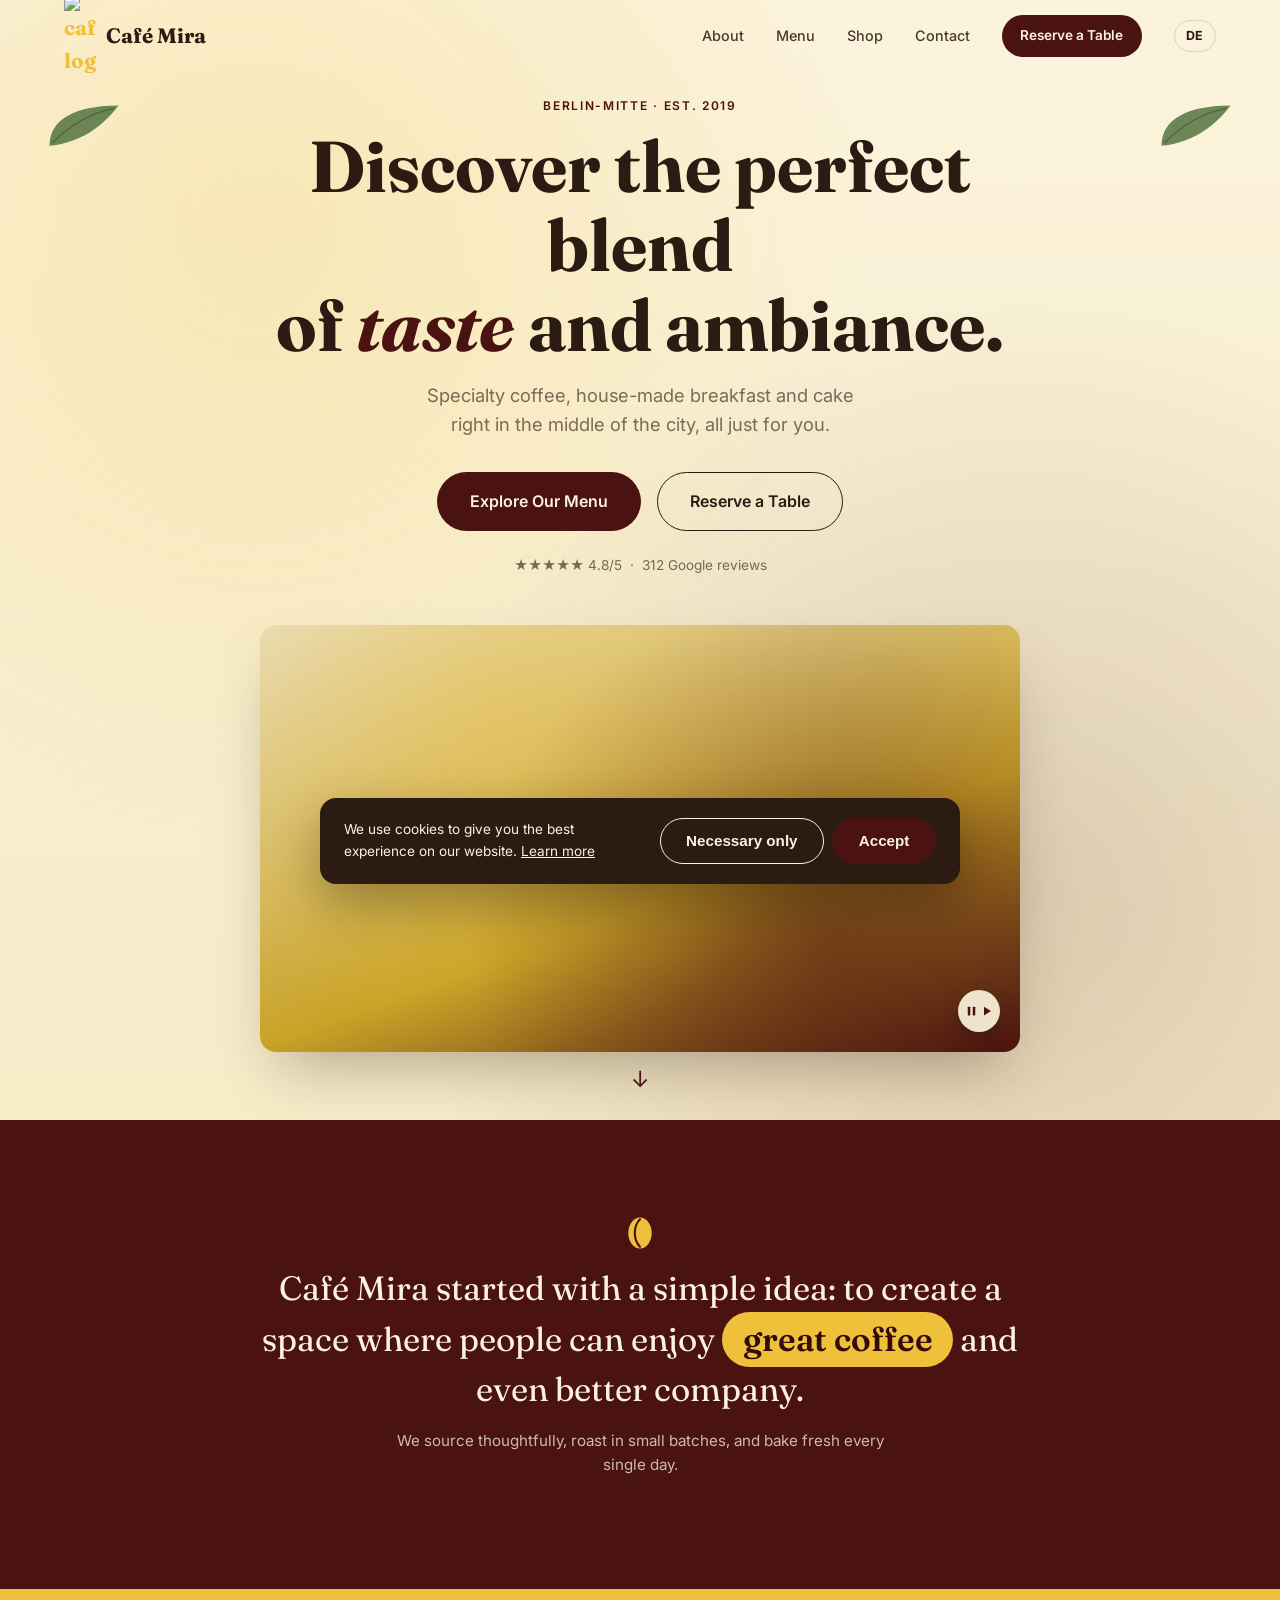
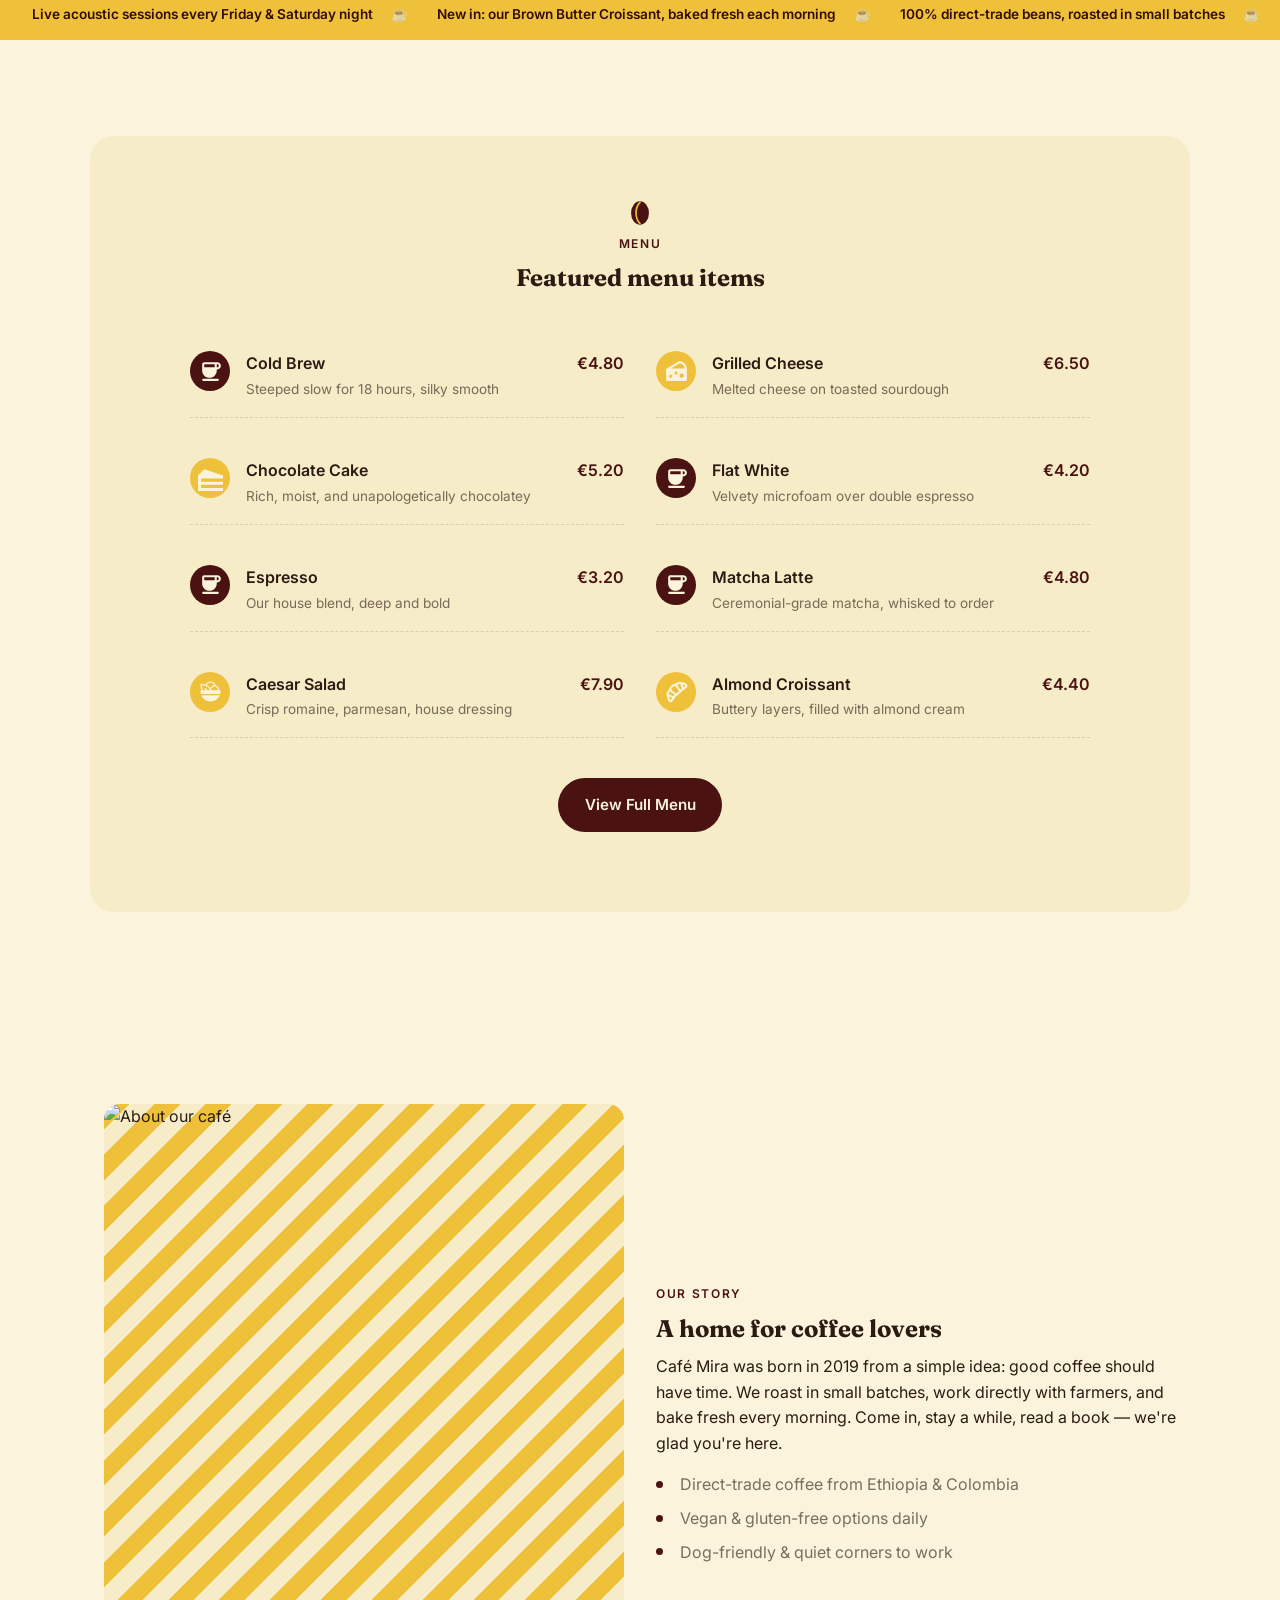
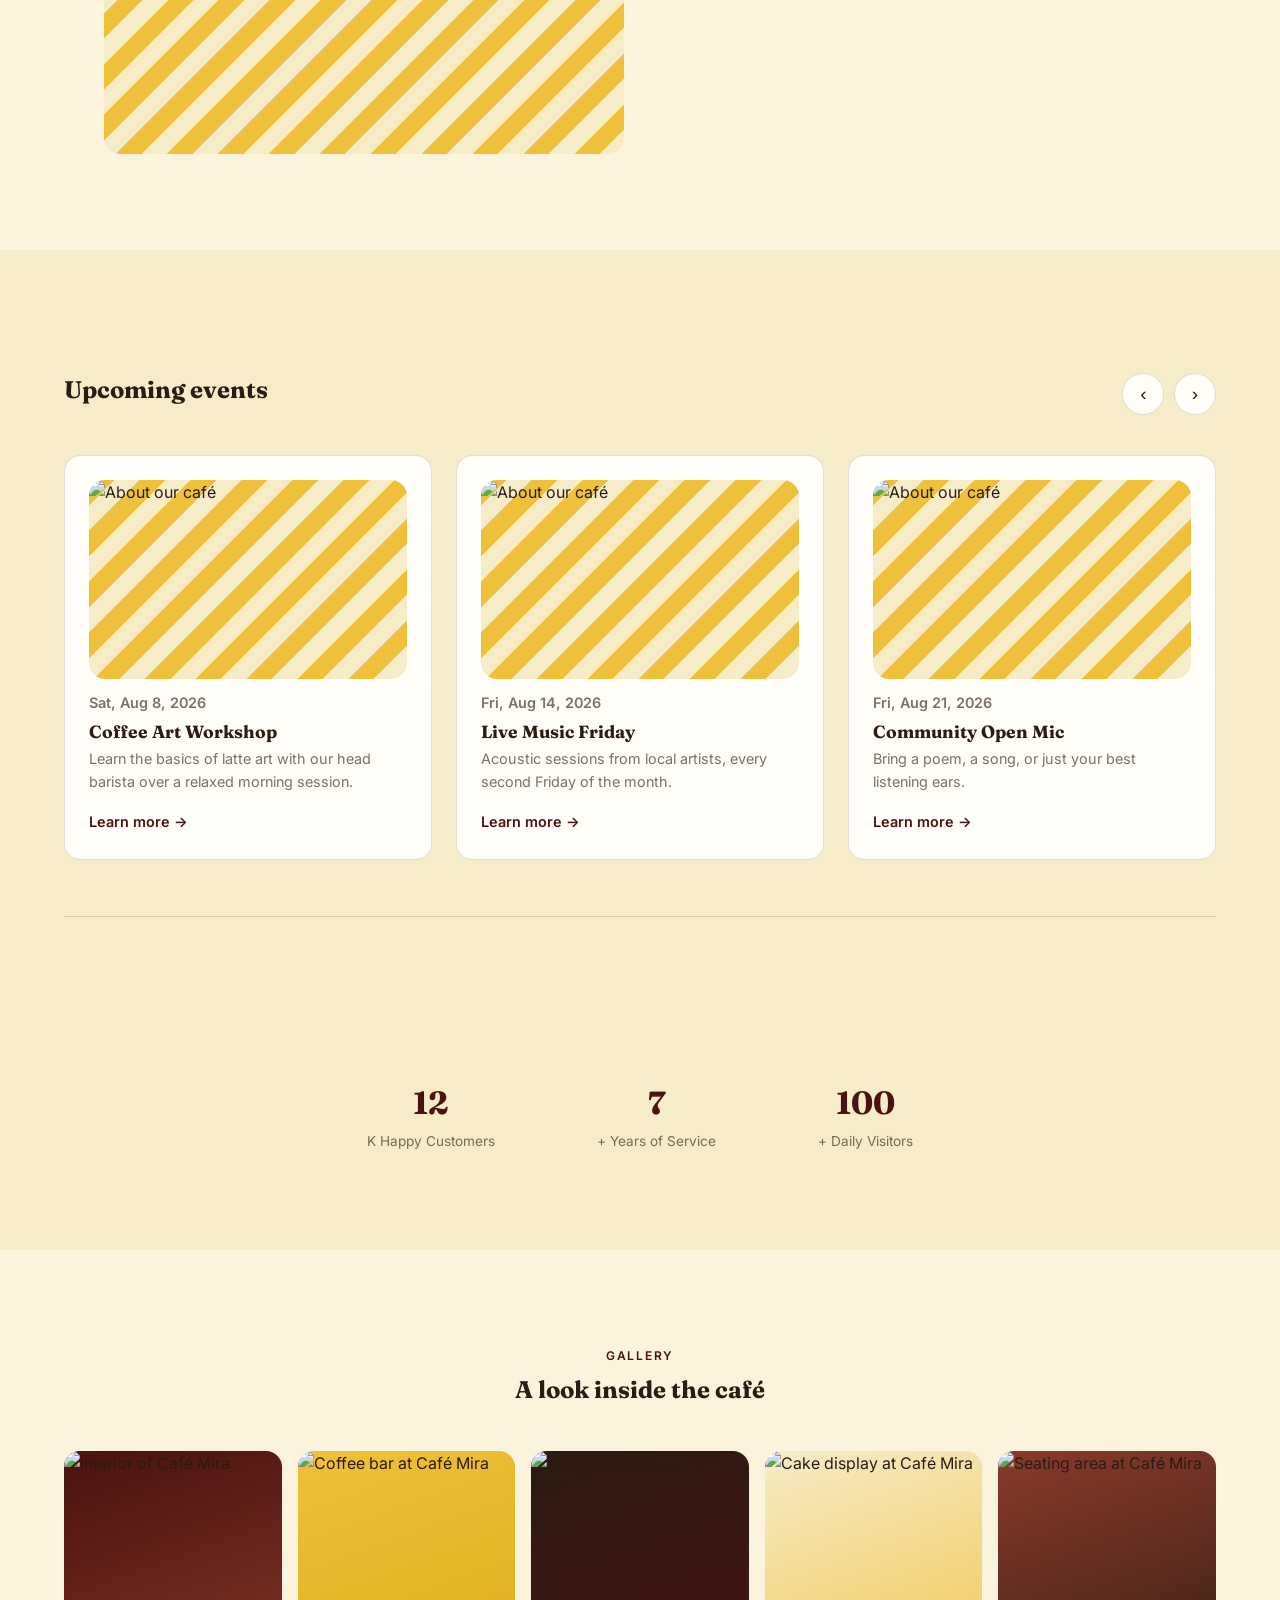
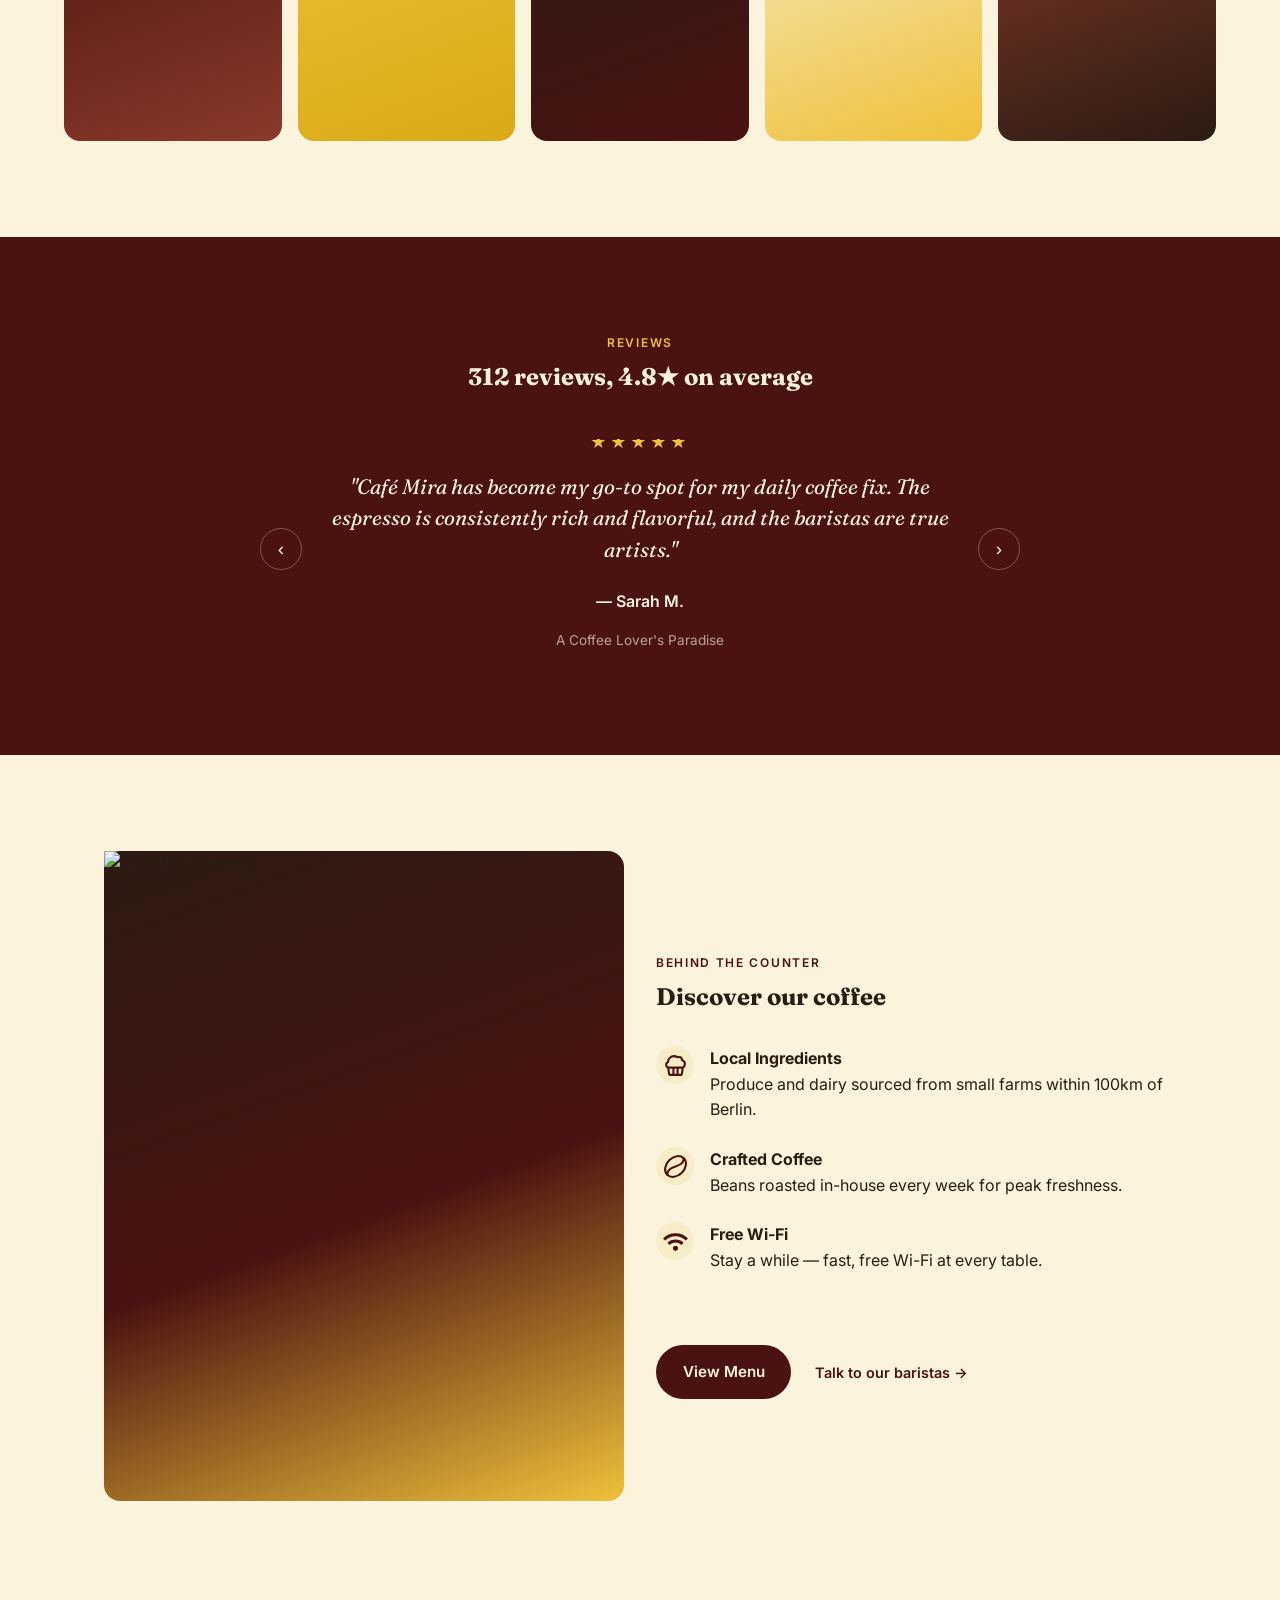
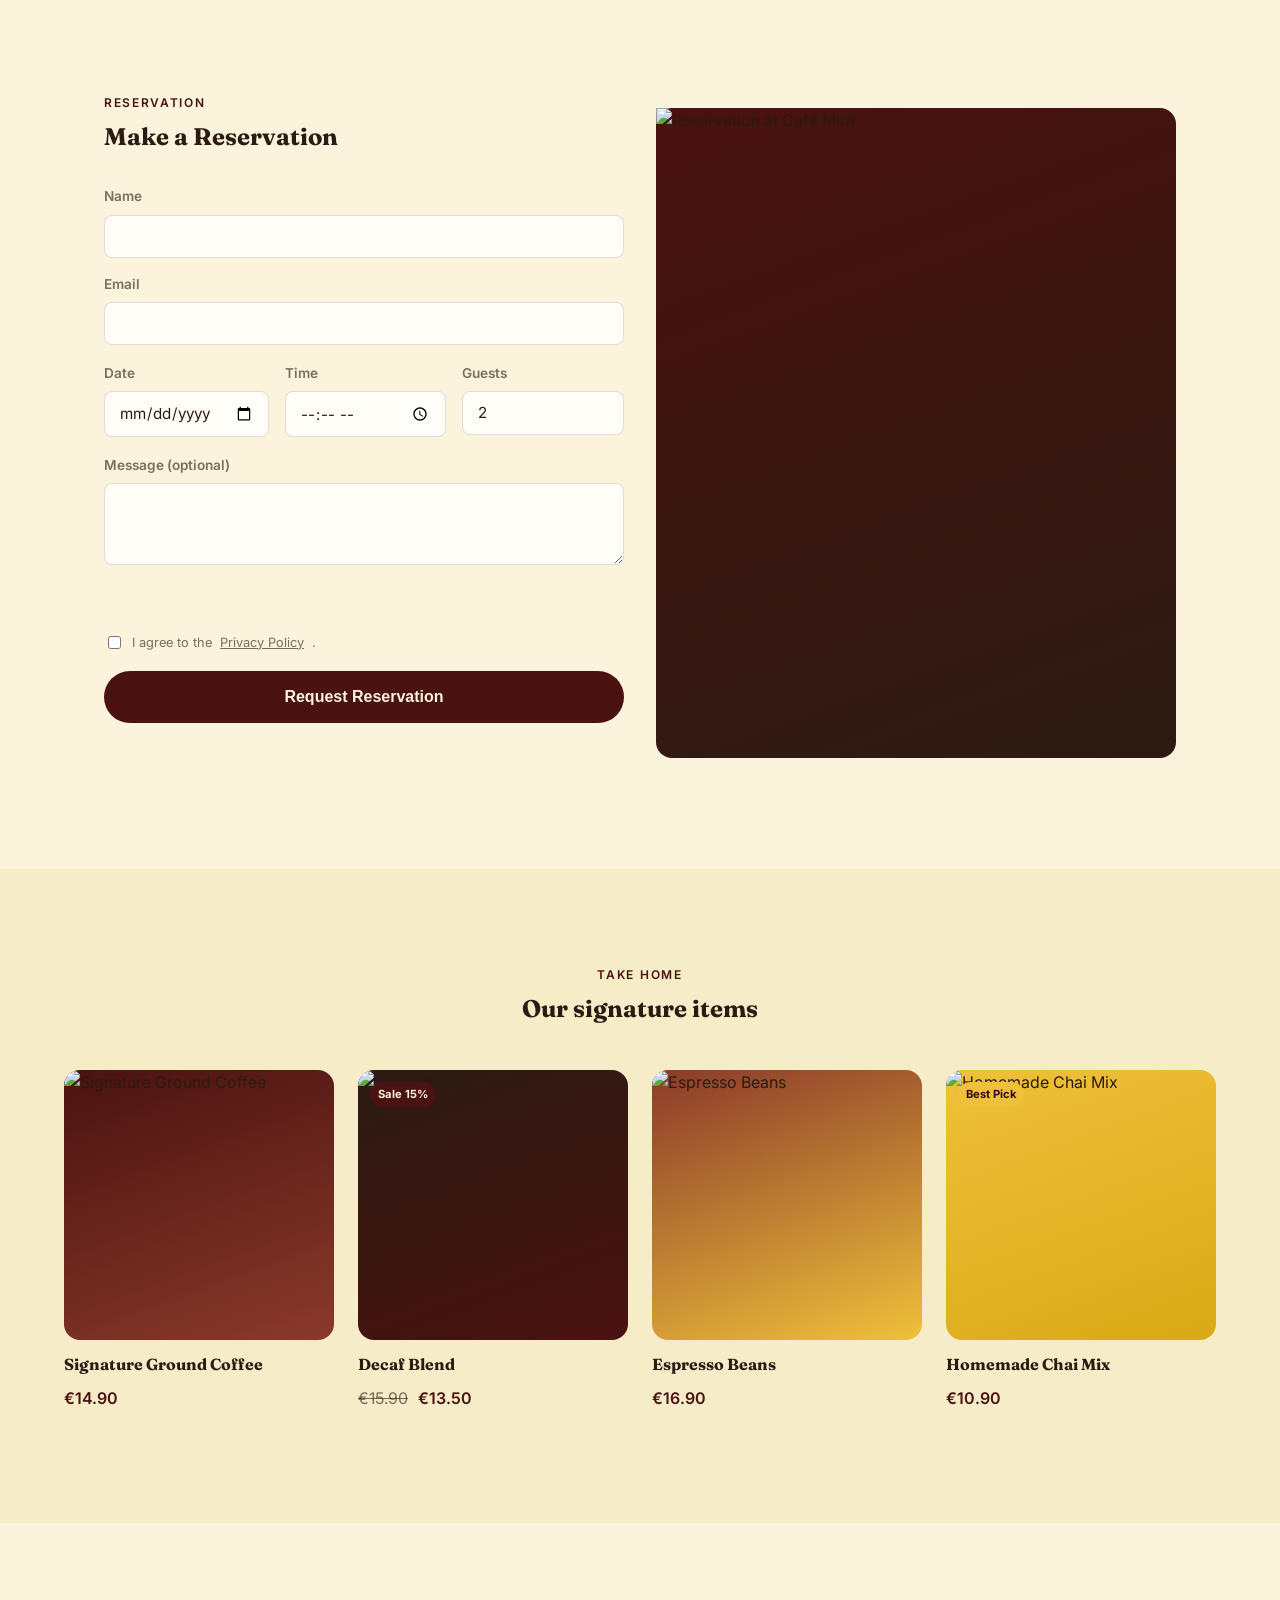
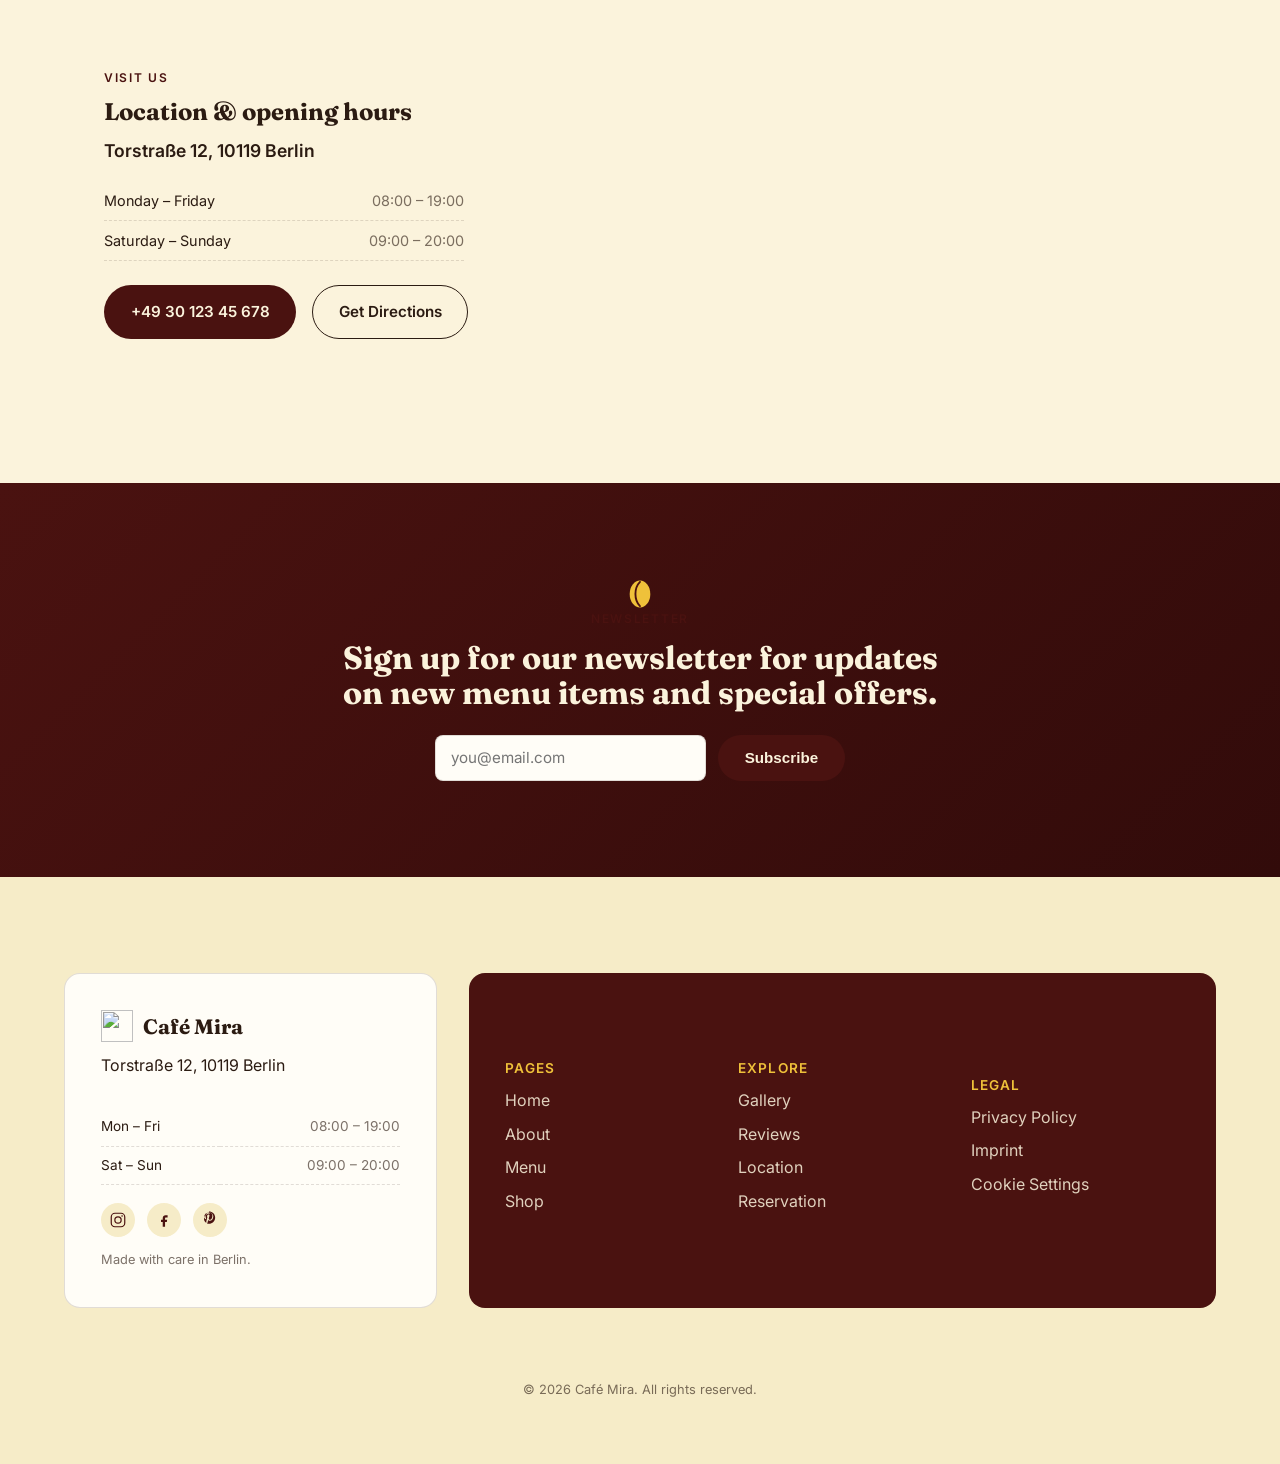
==== index.html @ 00e8b10c "Optimiere Footer: vertikale Ausrichtung, Bildmarke und Social-Icons ohne Link" ====
<!DOCTYPE html>
<html lang="en">
<head>
<meta charset="UTF-8">
<meta name="viewport" content="width=device-width, initial-scale=1.0">
<title>Café Mira — Specialty Coffee & Breakfast in Berlin-Mitte</title>
<meta name="description" content="Café Mira in Berlin-Mitte: specialty coffee, house-made breakfast and cake, live music nights. Open daily from 8am. Reserve your table today.">
<meta name="keywords" content="café Berlin, specialty coffee, breakfast, brunch, coffee shop Mitte">
<meta name="author" content="Café Mira">
<link rel="canonical" href="https://www.cafe-mira.example/">
<link rel="alternate" hreflang="en" href="https://www.cafe-mira.example/">
<link rel="alternate" hreflang="de" href="https://www.cafe-mira.example/de/">
<link rel="alternate" hreflang="x-default" href="https://www.cafe-mira.example/">

<!-- Open Graph -->
<meta property="og:type" content="restaurant.menu">
<meta property="og:title" content="Café Mira — Specialty Coffee & Breakfast in Berlin-Mitte">
<meta property="og:description" content="Specialty coffee, house-made breakfast and cake right in the middle of Berlin. Reserve your table today.">
<meta property="og:image" content="images/og-cover.jpg">
<meta property="og:locale" content="en_GB">
<meta property="og:url" content="https://www.cafe-mira.example/">

<!-- Twitter -->
<meta name="twitter:card" content="summary_large_image">
<meta name="twitter:title" content="Café Mira — Specialty Coffee & Breakfast">
<meta name="twitter:description" content="Specialty coffee, house-made breakfast and cake in Berlin-Mitte.">
<meta name="twitter:image" content="images/og-cover.jpg">

<link rel="icon" href="images/logo_cafe.svg" media="(prefers-color-scheme: light)">
<link rel="icon" href="images/logo_cafe-mira-white.png" media="(prefers-color-scheme: dark)">

<link rel="preconnect" href="https://fonts.googleapis.com">
<link href="https://fonts.googleapis.com/css2?family=Fraunces:opsz,wght@9..144,400;9..144,600;9..144,700&family=Inter:wght@400;500;600&display=swap" rel="stylesheet">
<link rel="stylesheet" href="css/style.css">

<!-- Structured data: LocalBusiness / CafeOrCoffeeShop -->
<script type="application/ld+json">
{
  "@context": "https://schema.org",
  "@type": "CafeOrCoffeeShop",
  "name": "Café Mira",
  "image": "https://www.cafe-mira.example/images/og-cover.jpg",
  "url": "https://www.cafe-mira.example/",
  "telephone": "+49-30-1234567",
  "servesCuisine": "Café, Breakfast, Cake",
  "priceRange": "€€",
  "address": {
    "@type": "PostalAddress",
    "streetAddress": "Torstraße 12",
    "addressLocality": "Berlin",
    "postalCode": "10119",
    "addressCountry": "DE"
  },
  "geo": { "@type": "GeoCoordinates", "latitude": 52.5296, "longitude": 13.4014 },
  "openingHoursSpecification": [
    { "@type": "OpeningHoursSpecification", "dayOfWeek": ["Monday","Tuesday","Wednesday","Thursday","Friday"], "opens": "08:00", "closes": "19:00" },
    { "@type": "OpeningHoursSpecification", "dayOfWeek": ["Saturday","Sunday"], "opens": "09:00", "closes": "20:00" }
  ],
  "aggregateRating": { "@type": "AggregateRating", "ratingValue": "4.8", "reviewCount": "312" },
  "sameAs": ["https://www.instagram.com/cafemira", "https://www.facebook.com/cafemira"],
  "inLanguage": "en"
}
</script>
</head>
<body>

<!-- Cookie consent (GDPR / EU market) -->
<div class="cookie-banner" id="cookieBanner" role="dialog" aria-live="polite" aria-label="Cookie notice">
  <p>We use cookies to give you the best experience on our website. <a href="privacy.html">Learn more</a></p>
  <div class="cookie-actions">
    <button class="btn btn--ghost" id="cookieDecline">Necessary only</button>
    <button class="btn btn--primary" id="cookieAccept">Accept</button>
  </div>
</div>

<!-- Nav -->
<header class="nav" id="nav">
  <a href="#top" class="nav__logo">
    <span class="nav__logo-mark">
     <img src="/images/logo_cafe.svg" alt="cafe logo" style="width: 100%; max-width: 200px; height: auto; display: block;">
    </span>
    Café Mira
  </a>
  <nav class="nav__links" id="navLinks">
    <a href="#about">About</a>
    <a href="#menu">Menu</a>
    <a href="#shop">Shop</a>
    <a href="#contact">Contact</a>
    <a href="#contact" class="btn btn--primary btn--sm">Reserve a Table</a>
    <a href="de/index.html" class="nav__lang" hreflang="de" lang="de" aria-label="Auf Deutsch anzeigen">DE</a>
  </nav>
  <button class="nav__burger" id="navBurger" aria-label="Open menu" aria-expanded="false">
    <span></span><span></span><span></span>
  </button>
</header>
<!-- Hero -->
<section class="hero" id="top">
  <div class="hero__bg" aria-hidden="true"></div>
  <svg class="leaf leaf--left float" viewBox="0 0 100 60" width="72" aria-hidden="true"><path d="M2 58C2 20 40 2 98 2 C74 34 42 54 2 58Z" fill="#5C7A4A"/><path d="M6 54C30 30 55 14 92 6" stroke="#3E5A32" stroke-width="2" fill="none"/></svg>
  <svg class="leaf leaf--right float" viewBox="0 0 100 60" width="72" aria-hidden="true"><path d="M98 58C98 20 60 2 2 2 C26 34 58 54 98 58Z" fill="#5C7A4A"/><path d="M94 54C70 30 45 14 8 6" stroke="#3E5A32" stroke-width="2" fill="none"/></svg>

  <div class="hero__content">
    <p class="eyebrow reveal">Berlin-Mitte · Est. 2019</p>
    <h1 class="hero__title">
      <span class="word" style="--i:0">Discover</span>
      <span class="word" style="--i:1">the</span>
      <span class="word" style="--i:2">perfect</span>
      <span class="word" style="--i:3">blend</span><br>
      <span class="word" style="--i:4">of</span>
      <span class="word" style="--i:5"><em>taste</em></span>
      <span class="word" style="--i:6">and</span>
      <span class="word" style="--i:7">ambiance.</span>
    </h1>
    <p class="hero__lede reveal" style="--i:1">Specialty coffee, house-made breakfast and cake  right in the middle of the city, all just for you.</p>
    <div class="hero__cta reveal" style="--i:2">
      <a href="#menu" class="btn btn--primary btn--lg">Explore Our Menu</a>
      <a href="#contact" class="btn btn--ghost btn--lg">Reserve a Table</a>
    </div>
    <div class="hero__trust reveal" style="--i:3">
      <span>★★★★★ 4.8/5</span><span>·</span><span>312 Google reviews</span>
    </div>

    <div class="hero__media reveal" style="--i:4">
      <div class="hero__scene" id="heroScene">
        <video autoplay muted loop playsinline aria-label="Barista preparing coffee">
          <source src="images/2649816_Barista_Preparing_1920x1080.mp4" type="video/mp4">
        </video>
      </div>
      <button class="hero__playbtn" id="heroPlayBtn" aria-label="Pause ambience animation" aria-pressed="true">
        <svg id="iconPause" viewBox="0 0 24 24" width="16" height="16" fill="currentColor"><rect x="6" y="5" width="4" height="14" rx="1"/><rect x="14" y="5" width="4" height="14" rx="1"/></svg>
        <svg id="iconPlay" viewBox="0 0 24 24" width="16" height="16" fill="currentColor" hidden><path d="M8 5v14l11-7L8 5Z"/></svg>
      </button>
    </div>
  </div>
  <a href="#quote" class="hero__scroll" aria-label="Scroll down">↓</a>
</section>

<!-- Quote band -->
<section class="quote" id="quote">
  <svg class="bean-icon float" viewBox="0 0 64 64" width="34" height="34" aria-hidden="true"><ellipse cx="32" cy="32" rx="22" ry="29" fill="#EFC13A"/><path d="M32 6C19 19,19 45,32 58" stroke="#4A1210" stroke-width="4" fill="none" stroke-linecap="round"/></svg>
  <p class="quote__text reveal">Café Mira started with a simple idea: to create a space where people can enjoy <span class="pill">great coffee</span> and even better company.</p>
  <p class="quote__sub reveal" style="--i:1">We source thoughtfully, roast in small batches, and bake fresh every single day.</p>
</section>

<!-- Marquee ticker -->
<div class="ticker" aria-hidden="true">
  <div class="ticker__track">
    <span>Live acoustic sessions every Friday &amp; Saturday night</span>
    <span>New in: our Brown Butter Croissant, baked fresh each morning</span>
    <span>100% direct-trade beans, roasted in small batches</span>
    <span>Now booking private events — ask our team for details</span>
    <span>Live acoustic sessions every Friday &amp; Saturday night</span>
    <span>New in: our Brown Butter Croissant, baked fresh each morning</span>
    <span>100% direct-trade beans, roasted in small batches</span>
    <span>Now booking private events — ask our team for details</span>
  </div>
</div>

<!-- Featured menu -->
<section class="menu" id="menu">
  <div class="menu__card">
    <svg class="bean-icon bean-icon--sm" viewBox="0 0 64 64" width="26" height="26" aria-hidden="true"><ellipse cx="32" cy="32" rx="22" ry="29" fill="#4A1210"/><path d="M32 6C19 19,19 45,32 58" stroke="#EFC13A" stroke-width="4" fill="none" stroke-linecap="round"/></svg>
    <p class="eyebrow center reveal">Menu</p>
    <h2 class="center reveal">Featured menu items</h2>

    <div class="menu__grid">
      <div class="menu-card reveal" style="--i:0">
        <span class="menu-card__icon"><svg width="25" height="25" viewBox="0 0 48 48" fill="none" xmlns="http://www.w3.org/2000/svg">
<path d="M22 36C18.1 36 14.792 34.642 12.076 31.926C9.36001 29.21 8.00134 25.9013 8.00001 22V10C8.00001 8.9 8.39201 7.95867 9.17601 7.176C9.96001 6.39333 10.9013 6.00133 12 6H37C38.9333 6 40.5833 6.68333 41.95 8.05C43.3167 9.41667 44 11.0667 44 13C44 14.9333 43.3167 16.5833 41.95 17.95C40.5833 19.3167 38.9333 20 37 20H36V22C36 25.9 34.642 29.2087 31.926 31.926C29.21 34.6433 25.9013 36.0013 22 36ZM12 16H32V10H12V16ZM36 16H37C37.8333 16 38.542 15.7087 39.126 15.126C39.71 14.5433 40.0013 13.8347 40 13C39.9987 12.1653 39.7073 11.4573 39.126 10.876C38.5447 10.2947 37.836 10.0027 37 10H36V16ZM10 42C9.43334 42 8.95867 41.808 8.57601 41.424C8.19334 41.04 8.00134 40.5653 8.00001 40C7.99867 39.4347 8.19067 38.96 8.57601 38.576C8.96134 38.192 9.43601 38 10 38H38C38.5667 38 39.042 38.192 39.426 38.576C39.81 38.96 40.0013 39.4347 40 40C39.9987 40.5653 39.8067 41.0407 39.424 41.426C39.0413 41.8113 38.5667 42.0027 38 42H10Z" fill="#FBF3DC"/>
</svg></span>
        <span class="menu-card__body">
          <span class="menu-card__top"><span class="menu-card__name">Cold Brew</span><span class="menu-card__price">€4.80</span></span>
          <span class="menu-card__desc">Steeped slow for 18 hours, silky smooth</span>
        </span>
      </div>
      <div class="menu-card reveal" style="--i:1">
        <span class="menu-card__icon menu-card__icon--food"><svg width="25" height="25" viewBox="0 0 48 48" fill="none" xmlns="http://www.w3.org/2000/svg">
  <path d="M30.3195 4.02004C29.8585 3.93737 29.3832 4.02251 28.9795 4.26004L4.99953 18.28C4.99953 18.28 4.83953 18.42 4.73953 18.48C4.67953 18.54 4.59953 18.58 4.53953 18.64C4.39953 18.8 4.27953 18.96 4.19953 19.16C4.19953 19.18 4.15953 19.2 4.15953 19.24C4.05953 19.46 4.01953 19.7 4.01953 19.96V40.02C4.01953 41.12 4.91953 42.02 6.01953 42.02H42.0195C43.1195 42.02 44.0195 41.12 44.0195 40.02V20.02C44.0195 9.18004 35.0795 4.84004 30.3395 4.04004L30.3195 4.02004ZM12.9995 36C11.3395 36 9.99953 34.66 9.99953 33C9.99953 31.34 11.3395 30 12.9995 30C14.6595 30 15.9995 31.34 15.9995 33C15.9995 34.66 14.6595 36 12.9995 36ZM22.9995 30C21.3395 30 19.9995 28.66 19.9995 27C19.9995 25.34 21.3395 24 22.9995 24C24.6595 24 25.9995 25.34 25.9995 27C25.9995 28.66 24.6595 30 22.9995 30ZM33.9995 36C31.7995 36 29.9995 34.2 29.9995 32C29.9995 29.8 31.7995 28 33.9995 28C36.1995 28 37.9995 29.8 37.9995 32C37.9995 34.2 36.1995 36 33.9995 36ZM13.3995 18L30.3395 8.12004C32.4595 8.66004 38.8395 10.82 39.8595 18H13.3995Z" fill="#FBF3DC"/>
  </svg></span>
        <span class="menu-card__body">
          <span class="menu-card__top"><span class="menu-card__name">Grilled Cheese</span><span class="menu-card__price">€6.50</span></span>
          <span class="menu-card__desc">Melted cheese on toasted sourdough</span>
        </span>
      </div>    
      <div class="menu-card reveal" style="--i:2">
        <span class="menu-card__icon menu-card__icon--food"><svg width="25" height="25" viewBox="0 0 37 37" fill="none" xmlns="http://www.w3.org/2000/svg">
<path d="M4.625 18.5V23.125H37V18.5M4.625 27.75V32.375H37V27.75M0 37V13.875L9.25 4.625L37 13.875V37" fill="#FBF3DC"/>
</svg></span>
        <span class="menu-card__body">
          <span class="menu-card__top"><span class="menu-card__name">Chocolate Cake</span><span class="menu-card__price">€5.20</span></span>
          <span class="menu-card__desc">Rich, moist, and unapologetically chocolatey</span>
        </span>
      </div>
      <div class="menu-card reveal" style="--i:3">
        <span class="menu-card__icon"><svg width="25" height="25" viewBox="0 0 48 48" fill="none" xmlns="http://www.w3.org/2000/svg">
<path d="M22 36C18.1 36 14.792 34.642 12.076 31.926C9.36001 29.21 8.00134 25.9013 8.00001 22V10C8.00001 8.9 8.39201 7.95867 9.17601 7.176C9.96001 6.39333 10.9013 6.00133 12 6H37C38.9333 6 40.5833 6.68333 41.95 8.05C43.3167 9.41667 44 11.0667 44 13C44 14.9333 43.3167 16.5833 41.95 17.95C40.5833 19.3167 38.9333 20 37 20H36V22C36 25.9 34.642 29.2087 31.926 31.926C29.21 34.6433 25.9013 36.0013 22 36ZM12 16H32V10H12V16ZM36 16H37C37.8333 16 38.542 15.7087 39.126 15.126C39.71 14.5433 40.0013 13.8347 40 13C39.9987 12.1653 39.7073 11.4573 39.126 10.876C38.5447 10.2947 37.836 10.0027 37 10H36V16ZM10 42C9.43334 42 8.95867 41.808 8.57601 41.424C8.19334 41.04 8.00134 40.5653 8.00001 40C7.99867 39.4347 8.19067 38.96 8.57601 38.576C8.96134 38.192 9.43601 38 10 38H38C38.5667 38 39.042 38.192 39.426 38.576C39.81 38.96 40.0013 39.4347 40 40C39.9987 40.5653 39.8067 41.0407 39.424 41.426C39.0413 41.8113 38.5667 42.0027 38 42H10Z" fill="#FBF3DC"/>
</svg></span>
        <span class="menu-card__body">
          <span class="menu-card__top"><span class="menu-card__name">Flat White</span><span class="menu-card__price">€4.20</span></span>
          <span class="menu-card__desc">Velvety microfoam over double espresso</span>
        </span>
      </div>
      <div class="menu-card reveal" style="--i:4">
        <span class="menu-card__icon"><svg width="25" height="25" viewBox="0 0 48 48" fill="none" xmlns="http://www.w3.org/2000/svg">
<path d="M22 36C18.1 36 14.792 34.642 12.076 31.926C9.36001 29.21 8.00134 25.9013 8.00001 22V10C8.00001 8.9 8.39201 7.95867 9.17601 7.176C9.96001 6.39333 10.9013 6.00133 12 6H37C38.9333 6 40.5833 6.68333 41.95 8.05C43.3167 9.41667 44 11.0667 44 13C44 14.9333 43.3167 16.5833 41.95 17.95C40.5833 19.3167 38.9333 20 37 20H36V22C36 25.9 34.642 29.2087 31.926 31.926C29.21 34.6433 25.9013 36.0013 22 36ZM12 16H32V10H12V16ZM36 16H37C37.8333 16 38.542 15.7087 39.126 15.126C39.71 14.5433 40.0013 13.8347 40 13C39.9987 12.1653 39.7073 11.4573 39.126 10.876C38.5447 10.2947 37.836 10.0027 37 10H36V16ZM10 42C9.43334 42 8.95867 41.808 8.57601 41.424C8.19334 41.04 8.00134 40.5653 8.00001 40C7.99867 39.4347 8.19067 38.96 8.57601 38.576C8.96134 38.192 9.43601 38 10 38H38C38.5667 38 39.042 38.192 39.426 38.576C39.81 38.96 40.0013 39.4347 40 40C39.9987 40.5653 39.8067 41.0407 39.424 41.426C39.0413 41.8113 38.5667 42.0027 38 42H10Z" fill="#FBF3DC"/>
</svg></span>
        <span class="menu-card__body">
          <span class="menu-card__top"><span class="menu-card__name">Espresso</span><span class="menu-card__price">€3.20</span></span>
          <span class="menu-card__desc">Our house blend, deep and bold</span>
        </span>
      </div>
      <div class="menu-card reveal" style="--i:5">
        <span class="menu-card__icon"><svg width="25" height="25" viewBox="0 0 48 48" fill="none" xmlns="http://www.w3.org/2000/svg">
<path d="M22 36C18.1 36 14.792 34.642 12.076 31.926C9.36001 29.21 8.00134 25.9013 8.00001 22V10C8.00001 8.9 8.39201 7.95867 9.17601 7.176C9.96001 6.39333 10.9013 6.00133 12 6H37C38.9333 6 40.5833 6.68333 41.95 8.05C43.3167 9.41667 44 11.0667 44 13C44 14.9333 43.3167 16.5833 41.95 17.95C40.5833 19.3167 38.9333 20 37 20H36V22C36 25.9 34.642 29.2087 31.926 31.926C29.21 34.6433 25.9013 36.0013 22 36ZM12 16H32V10H12V16ZM36 16H37C37.8333 16 38.542 15.7087 39.126 15.126C39.71 14.5433 40.0013 13.8347 40 13C39.9987 12.1653 39.7073 11.4573 39.126 10.876C38.5447 10.2947 37.836 10.0027 37 10H36V16ZM10 42C9.43334 42 8.95867 41.808 8.57601 41.424C8.19334 41.04 8.00134 40.5653 8.00001 40C7.99867 39.4347 8.19067 38.96 8.57601 38.576C8.96134 38.192 9.43601 38 10 38H38C38.5667 38 39.042 38.192 39.426 38.576C39.81 38.96 40.0013 39.4347 40 40C39.9987 40.5653 39.8067 41.0407 39.424 41.426C39.0413 41.8113 38.5667 42.0027 38 42H10Z" fill="#FBF3DC"/>
</svg></span>
        <span class="menu-card__body">
          <span class="menu-card__top"><span class="menu-card__name">Matcha Latte</span><span class="menu-card__price">€4.80</span></span>
          <span class="menu-card__desc">Ceremonial-grade matcha, whisked to order</span>
        </span>
      </div>
      <div class="menu-card reveal" style="--i:6">
        <span class="menu-card__icon menu-card__icon--food"><svg width="25" height="25" viewBox="0 0 48 48" fill="none" xmlns="http://www.w3.org/2000/svg">
<path d="M16.6166 11.5992C17.3552 10.2337 18.4578 9.09972 19.8019 8.32297C21.146 7.54623 22.679 7.15714 24.2309 7.19891C25.7827 7.24067 27.2926 7.71166 28.593 8.55958C29.8933 9.4075 30.9333 10.5992 31.5974 12.0024C29.8492 12.0417 28.1504 12.5895 26.7085 13.5788C25.2666 14.568 24.1441 15.9559 23.4782 17.5728C22.8633 16.5499 22.1277 15.6047 21.287 14.7576C19.9349 13.4298 18.3523 12.3596 16.6166 11.5992ZM40.7822 21.6C40.795 21.4016 40.8014 21.2016 40.8014 21C40.8022 19.0499 40.1696 17.1522 38.9988 15.5927C37.8279 14.0332 36.1823 12.8962 34.3094 12.3528C33.6625 10.3034 32.4192 8.49351 30.7384 7.15441C29.0576 5.81531 27.0157 5.00784 24.8736 4.83521C22.7315 4.66259 20.5867 5.13266 18.7131 6.18533C16.8396 7.23799 15.3225 8.82544 14.3558 10.7448C13.4011 10.4476 12.4288 10.2103 11.4446 10.0344C9.77986 9.73529 8.09116 9.58988 6.3998 9.59996L5.9582 9.61436H5.9486C5.65503 9.6315 5.37797 9.75585 5.17003 9.96379C4.96209 10.1717 4.83774 10.4488 4.8206 10.7424V10.7448L4.8014 11.196C4.79008 12.8896 4.93469 14.5808 5.2334 16.248C5.5286 17.8848 6.0278 19.7616 6.8774 21.6H6.0014C5.68314 21.6 5.37791 21.7264 5.15287 21.9514C4.92783 22.1765 4.8014 22.4817 4.8014 22.8V24C4.8014 25.656 5.0126 27.264 5.4062 28.8H42.5966C42.9998 27.2319 43.203 25.6191 43.2014 24V22.8C43.2014 22.4817 43.075 22.1765 42.8499 21.9514C42.6249 21.7264 42.3197 21.6 42.0014 21.6H40.7822ZM9.563 21.6C8.5214 19.7232 7.9262 17.6664 7.595 15.8208C7.36864 14.5605 7.23866 13.2848 7.2062 12.0048L7.4798 12.0144C8.3726 12.0456 9.6158 12.1416 11.0174 12.396C13.8494 12.9072 17.1758 14.04 19.5902 16.4544C21.0686 17.9328 22.0694 19.7568 22.7414 21.6H18.5006L14.051 17.1504C13.9394 17.0389 13.807 16.9506 13.6613 16.8904C13.5156 16.8301 13.3594 16.7992 13.2017 16.7993C13.0441 16.7994 12.888 16.8306 12.7423 16.891C12.5967 16.9515 12.4644 17.04 12.353 17.1516C12.2416 17.2631 12.1532 17.3956 12.093 17.5413C12.0328 17.687 12.0018 17.8431 12.0019 18.0008C12.002 18.1585 12.0332 18.3146 12.0937 18.4602C12.1541 18.6058 12.2426 18.7381 12.3542 18.8496L15.107 21.6H9.563ZM25.2782 21.6L25.2134 21.4056C25.1612 20.5001 25.2961 19.5936 25.6098 18.7427C25.9235 17.8917 26.4092 17.1145 27.0366 16.4596C27.664 15.8048 28.4197 15.2862 29.2564 14.9363C30.0932 14.5865 30.9931 14.4128 31.8999 14.4262C32.8067 14.4396 33.7011 14.6398 34.5271 15.0142C35.3532 15.3886 36.0932 15.9292 36.701 16.6024C37.3088 17.2755 37.7714 18.0667 38.0598 18.9265C38.3482 19.7864 38.4563 20.6965 38.3774 21.6H25.2782ZM24.0014 43.2C20.1761 43.2008 16.4377 42.059 13.2657 39.921C10.0937 37.7829 7.63268 34.7461 6.1982 31.2H41.807C40.3724 34.7465 37.9109 37.7836 34.7385 39.9216C31.566 42.0597 27.8271 43.2013 24.0014 43.2Z" fill="#FBF3DC"/>
</svg>  </span>
        <span class="menu-card__body">
          <span class="menu-card__top"><span class="menu-card__name">Caesar Salad</span><span class="menu-card__price">€7.90</span></span>
          <span class="menu-card__desc">Crisp romaine, parmesan, house dressing</span>
        </span>
      </div>
      <div class="menu-card reveal" style="--i:7">
        <span class="menu-card__icon menu-card__icon--food"><svg width="25" height="25" viewBox="0 0 48 48" fill="none" xmlns="http://www.w3.org/2000/svg">
<path d="M7.00014 29.0001C7.00014 29.0001 6.95614 32.7481 8.45614 37.2481C9.32914 39.8641 10.3701 41.4671 11.6791 42.2511C13.3561 43.2561 15.0761 41.2711 16.0581 39.5811C17.0201 37.9241 18.4331 36.2281 19.5481 35.0001M33.0001 7.91113C35.6231 8.35113 38.5321 8.91713 39.6261 9.41913C41.0521 10.0731 42.4861 11.4051 43.0571 12.8301C43.5881 14.1541 42.2101 15.1701 40.9641 15.8641C39.5591 16.6471 38.0951 17.8741 36.8991 19.0001" stroke="#FBF3DC" stroke-width="4" stroke-linecap="round" stroke-linejoin="round"/>
<path d="M24.2034 29.776L21.7014 31.513C21.2438 31.8308 20.8848 32.2709 20.6654 32.783C20.3562 33.5047 19.7738 34.0745 19.0456 34.368C18.3174 34.6614 17.5026 34.6546 16.7794 34.349L8.80442 30.98C8.0961 30.6808 7.532 30.1178 7.2315 29.41C6.93101 28.7023 6.91771 27.9054 7.19441 27.188L7.64442 26.019C8.52353 23.736 10.1322 21.8074 12.2204 20.533M30.7214 24.508L32.1114 23.004L33.0234 22.017C33.3383 21.6758 33.7217 21.4049 34.1484 21.222C34.921 20.8909 35.5385 20.2779 35.8751 19.5077C36.2118 18.7375 36.2423 17.8679 35.9604 17.076L33.1084 9.066C32.8787 8.42032 32.4199 7.88146 31.8192 7.55168C31.2184 7.2219 30.5175 7.12415 29.8494 7.277L28.6314 7.556C25.9768 8.1629 23.6495 9.75018 22.1154 12" stroke="#FBF3DC" stroke-width="4" stroke-linecap="round" stroke-linejoin="round"/>
<path d="M13.4101 23.0791C12.6221 22.5144 12.0784 21.6711 11.8896 20.7202C11.7007 19.7693 11.8807 18.7821 12.3931 17.9591C13.9428 15.4658 16.0493 13.3656 18.5471 11.8231C19.3542 11.325 20.3183 11.1467 21.2502 11.3232C22.182 11.4998 23.0141 12.0184 23.5831 12.7771L29.5151 20.6861C29.8374 21.1158 30.0698 21.6059 30.1986 22.1273C30.3273 22.6487 30.3498 23.1907 30.2646 23.7209C30.1794 24.2512 29.9883 24.7588 29.7026 25.2137C29.417 25.6685 29.0427 26.0611 28.6021 26.3681L28.3621 26.5351C28.0611 26.7451 27.7901 26.9951 27.5581 27.2781L26.8741 28.1101C26.2303 28.8939 25.3129 29.4038 24.3074 29.5368C23.3019 29.6697 22.2834 29.4157 21.4581 28.8261L13.4101 23.0791Z" stroke="#FBF3DC" stroke-width="4"/>
</svg></span>
        <span class="menu-card__body">
          <span class="menu-card__top"><span class="menu-card__name">Almond Croissant</span><span class="menu-card__price">€4.40</span></span>
          <span class="menu-card__desc">Buttery layers, filled with almond cream</span>
        </span>
      </div>
    </div>

    <p class="center reveal" style="margin-top:2.5rem;"><a href="#menu" class="btn btn--primary">View Full Menu</a></p>
  </div>
</section>

<!-- About -->
<section class="about" id="about">
  <img src="images/about-photo.jpg" alt="About our café" class="about__media">
  <div class="about__text">
    <p class="eyebrow reveal">Our Story</p>
    <h2 class="reveal" style="--i:1">A home for coffee lovers</h2>
    <p class="reveal" style="--i:2">Café Mira was born in 2019 from a simple idea: good coffee should have time. We roast in small batches, work directly with farmers, and bake fresh every morning. Come in, stay a while, read a book — we're glad you're here.</p>
    <ul class="about__facts">
      <li class="reveal" style="--i:3">Direct-trade coffee from Ethiopia &amp; Colombia</li>
      <li class="reveal" style="--i:4">Vegan &amp; gluten-free options daily</li>
      <li class="reveal" style="--i:5">Dog-friendly &amp; quiet corners to work</li>
    </ul>
  </div>
</section>

<!-- Upcoming events -->
<section class="events">
  <div class="events__head">
    <div>
      <p class="eyebrow reveal">What's on</p>
      <h2 class="reveal" style="--i:1">Upcoming events</h2>
    </div>
    <div class="events__nav">
      <button class="round-btn" id="eventsPrev" aria-label="Previous event">‹</button>
      <button class="round-btn" id="eventsNext" aria-label="Next event">›</button>
    </div>
  </div>

  <div class="events__track" id="eventsTrack">
    <article class="event-card reveal" style="--i:0">
      <img src="images/post1.jpg" alt="About our café" class="about__media">
      <p class="event-card__date">Sat, Aug 8, 2026</p>
      <h3>Coffee Art Workshop</h3>
      <p>Learn the basics of latte art with our head barista over a relaxed morning session.</p>
      <a href="#contact" class="link-arrow">Learn more →</a>
    </article>
    <article class="event-card reveal" style="--i:1">
      <img src="images/post2.jpg" alt="About our café" class="about__media">
      <p class="event-card__date">Fri, Aug 14, 2026</p>
      <h3>Live Music Friday</h3>
      <p>Acoustic sessions from local artists, every second Friday of the month.</p>
      <a href="#contact" class="link-arrow">Learn more →</a>
    </article>
    <article class="event-card reveal" style="--i:2">
      <img src="images/post3.jpg" alt="About our café" class="about__media">
      <p class="event-card__date">Fri, Aug 21, 2026</p>
      <h3>Community Open Mic</h3>
      <p>Bring a poem, a song, or just your best listening ears.</p>
      <a href="#contact" class="link-arrow">Learn more →</a>
    </article>
  </div>

  <div class="stats">
    <div class="stats__item reveal" style="--i:0"><strong class="stats__counter" data-target="12">0</strong><span>K Happy Customers</span></div>
    <div class="stats__item reveal" style="--i:1"><strong class="stats__counter" data-target="7">0</strong><span>+ Years of Service</span></div>
    <div class="stats__item reveal" style="--i:2"><strong class="stats__counter" data-target="100">0</strong><span>+ Daily Visitors</span></div>
  </div>
</section>

<!-- Gallery -->
<section class="gallery" id="gallery">
  <p class="eyebrow center reveal">Gallery</p>
  <h2 class="center reveal" style="--i:1">A look inside the café</h2>
  <div class="gallery__row">
    <img src="images/inside1.jpg" alt="Interior of Café Mira" class="gallery__item gallery__item--a reveal" style="--i:0">
    <img src="images/inside2.jpg" alt="Coffee bar at Café Mira" class="gallery__item gallery__item--b reveal" style="--i:1">
    <img src="images/inside3.jpg" alt="Breakfast setup at Café Mira" class="gallery__item gallery__item--c reveal" style="--i:2">
    <img src="images/inside4.jpg" alt="Cake display at Café Mira" class="gallery__item gallery__item--d reveal" style="--i:3">
    <img src="images/inside5.jpg" alt="Seating area at Café Mira" class="gallery__item gallery__item--e reveal" style="--i:4">
  </div>
</section>

<!-- Testimonials -->
<section class="reviews" id="reviews">
  <p class="eyebrow center reveal">Reviews</p>
  <h2 class="center reveal" style="--i:1">312 reviews, 4.8★ on average</h2>
  <div class="testimonial">
    <button class="round-btn" id="testimonialPrev" aria-label="Previous review">‹</button>
    <script type="application/json" id="testimonialData">
      [
        { "quote": "Café Mira has become my go-to spot for my daily coffee fix. The espresso is consistently rich and flavorful, and the baristas are true artists.", "name": "Sarah M.", "role": "A Coffee Lover’s Paradise" },
        { "quote": "The kind of café where twenty minutes turns into three hours. Great light, better pastries.", "name": "Jonas P.", "role": "Regular Since 2021" },
        { "quote": "Quiet enough to work, warm enough to linger. My laptop and I are grateful.", "name": "Marie L.", "role": "Freelance Designer" }
      ]
    </script>
    <div class="testimonial__body">
      <p class="testimonial__stars">★★★★★</p>
      <p class="testimonial__quote" id="testimonialQuote">"Café Mira has become my go-to spot for my daily coffee fix. The espresso is consistently rich and flavorful, and the baristas are true artists."</p>
      <p class="testimonial__name" id="testimonialName">— Sarah M.</p>
      <p class="testimonial__role" id="testimonialRole">A Coffee Lover's Paradise</p>
    </div>
    <button class="round-btn" id="testimonialNext" aria-label="Next review">›</button>
  </div>
</section>

<!-- Discover our coffee -->
<section class="discover">
  <a href="https://www.google.com/maps/place/Caf%C3%A9+Mira/data=!4m2!3m1!1s0x0:0xeabbf9cbfc2d0c7b?sa=X&ved=1t:2428&ictx=111" target="_blank" rel="noopener" class="discover__media reveal" aria-label="Open Café Mira on Google Maps">
    <img src="images/inside1.jpg" alt="Café Mira location" style="width:100%;height:100%;object-fit:cover;display:block;">
  </a>
  <div class="discover__text">
    <p class="eyebrow reveal">Behind the counter</p>
    <h2 class="reveal" style="--i:1">Discover our coffee</h2>
    <ul class="feature-list">
      <li class="reveal" style="--i:2">
        <span class="feature-list__icon"><svg width="25" height="25" viewBox="0 0 48 48" fill="none" xmlns="http://www.w3.org/2000/svg">
<path d="M38 28.0001L36.392 39.2521C36.252 40.2261 36.184 40.7141 35.948 41.0821C35.7406 41.4047 35.4449 41.6609 35.096 41.8201C34.702 42.0001 34.21 42.0001 33.23 42.0001H28M38 28.0001H28M38 28.0001C40.606 26.7921 42 23.5281 42 20.6681C42 17.5961 39.94 14.9681 37.02 13.8741C36.7232 13.7617 36.4672 13.5624 36.2852 13.3024C36.1033 13.0423 36.0039 12.7335 36 12.4161C36 9.88612 33.76 7.83412 31 7.83412C30.5467 7.83412 30.1107 7.88678 29.692 7.99212C28.828 8.20612 27.862 8.15812 27.118 7.70212C25.2754 6.57968 23.1575 5.99049 21 6.00012C14.924 6.00012 10 10.5141 10 16.0841C10 16.7881 9.54 17.4321 8.886 17.7981C7.156 18.7601 6 20.5081 6 22.5001C6 25.0541 7.424 27.3801 10 28.0001M28 42.0001V28.0001M28 42.0001H20M28 28.0001H20M10 28.0001L11.608 39.2521V39.2561C11.748 40.2281 11.816 40.7161 12.052 41.0821C12.2594 41.4047 12.5551 41.6609 12.904 41.8201C13.298 42.0001 13.79 42.0001 14.77 42.0001H20M10 28.0001H20M20 42.0001V28.0001" stroke="#4A1211" stroke-width="4" stroke-linecap="round" stroke-linejoin="round"/>
</svg></span>
        <span><strong>Local Ingredients</strong><br>Produce and dairy sourced from small farms within 100km of Berlin.</span>
      </li>
      <li class="reveal" style="--i:3">
        <span class="feature-list__icon"><svg width="25" height="25" viewBox="0 0 48 48" fill="none" xmlns="http://www.w3.org/2000/svg">
<path d="M21.3439 43.8299C16.0846 44.5342 11.3205 43.1205 8.09959 39.8996C4.87873 36.6787 3.46497 31.9146 4.1693 26.6553C4.87364 21.396 7.63839 16.0723 11.8553 11.8553C16.0723 7.63839 21.396 4.87364 26.6553 4.1693C31.9146 3.46497 36.6787 4.87873 39.8996 8.09959C43.1205 11.3205 44.5342 16.0846 43.8299 21.3439C43.1255 26.6032 40.3608 31.9269 36.1439 36.1439C31.9269 40.3608 26.6032 43.1255 21.3439 43.8299Z" stroke="#4A1211" stroke-width="4" stroke-linecap="round" stroke-linejoin="round"/>
<path d="M39.5982 8.39941C39.9982 27.9994 7.99825 19.9994 8.39825 39.5994" stroke="#4A1211" stroke-width="4" stroke-linecap="round" stroke-linejoin="round"/>
</svg></span>
        <span><strong>Crafted Coffee</strong><br>Beans roasted in-house every week for peak freshness.</span>
      </li>
      <li class="reveal" style="--i:4">
        <span class="feature-list__icon"><svg width="25" height="25" viewBox="0 0 48 48" fill="none" xmlns="http://www.w3.org/2000/svg">
<path d="M20.45 40.55C19.4833 39.5833 19 38.4 19 37C19 35.6 19.4833 34.4167 20.45 33.45C21.4167 32.4833 22.6 32 24 32C25.4 32 26.5833 32.4833 27.55 33.45C28.5167 34.4167 29 35.6 29 37C29 38.4 28.5167 39.5833 27.55 40.55C26.5833 41.5167 25.4 42 24 42C22.6 42 21.4167 41.5167 20.45 40.55ZM12.7 30.7L8.5 26.4C10.4667 24.4333 12.7753 22.8753 15.426 21.726C18.0767 20.5767 20.9347 20.0013 24 20C27.0653 19.9987 29.924 20.582 32.576 21.75C35.228 22.918 37.536 24.5013 39.5 26.5L35.3 30.7C33.8333 29.2333 32.1333 28.0833 30.2 27.25C28.2667 26.4167 26.2 26 24 26C21.8 26 19.7333 26.4167 17.8 27.25C15.8667 28.0833 14.1667 29.2333 12.7 30.7ZM4.2 22.2L0 18C3.06667 14.8667 6.65 12.4167 10.75 10.65C14.85 8.88333 19.2667 8 24 8C28.7333 8 33.15 8.88333 37.25 10.65C41.35 12.4167 44.9333 14.8667 48 18L43.8 22.2C41.2333 19.6333 38.2587 17.6253 34.876 16.176C31.4933 14.7267 27.868 14.0013 24 14C20.132 13.9987 16.5073 14.724 13.126 16.176C9.74467 17.628 6.76933 19.636 4.2 22.2Z" fill="#4A1211"/>
</svg></span>
        <span><strong>Free Wi-Fi</strong><br>Stay a while — fast, free Wi-Fi at every table.</span>
      </li>
    </ul>
    <div class="discover__cta reveal" style="--i:5">
      <a href="#menu" class="btn btn--primary">View Menu</a>
      <a href="#contact" class="link-arrow">Talk to our baristas →</a>
    </div>
  </div>
</section>

<!-- Reservation -->
<section class="contact" id="contact">
  
  <div class="contact__form-wrap">
    <p class="eyebrow reveal">Reservation</p>
    <h2 class="reveal" style="--i:1">Make a Reservation</h2>
    <form class="contact__form reveal" style="--i:2" id="reserveForm" novalidate data-success-message="Thank you! We’ll confirm your reservation within 24 hours.">
      <div class="field-row">
        <label>Name<input type="text" name="name" required autocomplete="name"></label>
        <label>Email<input type="email" name="email" required autocomplete="email"></label>
      </div>
      <div class="field-row">
        <label>Date<input type="date" name="date" required></label>
        <label>Time<input type="time" name="time" required></label>
        <label>Guests<input type="number" name="guests" min="1" max="12" value="2" required></label>
      </div>
      <label class="field-full">Message (optional)<textarea name="message" rows="3"></textarea></label>
      <label class="consent">
        <input type="checkbox" name="privacy" required>
        I agree to the <a href="privacy.html">Privacy Policy</a>.
      </label>
      <button type="submit" class="btn btn--primary btn--lg">Request Reservation</button>
      <p class="form__status" id="formStatus" role="status" aria-live="polite"></p>
    </form>
  </div>
  <div class="contact__media reveal" aria-hidden="true">
    <img src="images/reservation.jpg" alt="Reservation at Café Mira" style="width:100%;height:100%;object-fit:cover;display:block;">
  </div>
</section>

<!-- Signature items / shop -->
<section class="shop" id="shop">
  <p class="eyebrow center reveal">Take Home</p>
  <h2 class="center reveal" style="--i:1">Our signature items</h2>
  <div class="shop__grid">
    <div class="shop-card reveal" style="--i:0">
      <div class="shop-card__media">
        <img src="images/blend.jpeg" alt="Signature Ground Coffee">
      </div>
      <h3>Signature Ground Coffee</h3>
      <p class="shop-card__price">€14.90</p>
    </div>
    <div class="shop-card reveal" style="--i:1">
      <div class="shop-card__media shop-card__media--b">
        <img src="images/Decaf.jpeg" alt="Decaf Blend">
        <span class="badge">Sale 15%</span>
      </div>
      <h3>Decaf Blend</h3>
      <p class="shop-card__price"><span class="was">€15.90</span> €13.50</p>
    </div>
    <div class="shop-card reveal" style="--i:2">
      <div class="shop-card__media shop-card__media--c">
        <img src="images/beans.jpeg" alt="Espresso Beans">
      </div>
      <h3>Espresso Beans</h3>
      <p class="shop-card__price">€16.90</p>
    </div>
    <div class="shop-card reveal" style="--i:3">
      <div class="shop-card__media shop-card__media--d">
        <img src="images/chai.jpeg" alt="Homemade Chai Mix">
        <span class="badge badge--gold">Best Pick</span>
      </div>
      <h3>Homemade Chai Mix</h3>
      <p class="shop-card__price">€10.90</p>
    </div>
  </div>
</section>

<!-- Location & hours -->
<section class="location" id="location">
  <div class="location__info">
    <p class="eyebrow reveal">Visit us</p>
    <h2 class="reveal" style="--i:1">Location &amp; opening hours</h2>
    <p class="location__address reveal" style="--i:2">Torstraße 12, 10119 Berlin</p>
    <table class="hours reveal" style="--i:3">
      <tr><td>Monday – Friday</td><td>08:00 – 19:00</td></tr>
      <tr><td>Saturday – Sunday</td><td>09:00 – 20:00</td></tr>
    </table>
    <div class="location__actions reveal" style="--i:4">
      <a class="btn btn--primary" href="tel:+493012345678">+49 30 123 45 678</a>
      <a class="btn btn--ghost" href="https://maps.google.com/?q=Torstraße+12+Berlin" target="_blank" rel="noopener">Get Directions</a>
    </div>
  </div>
  <div class="location__map reveal" style="--i:2" aria-hidden="true">
    <iframe title="Café Mira location" loading="lazy" referrerpolicy="no-referrer-when-downgrade"
      src="https://maps.google.com/maps?q=Torstra%C3%9Fe%2012%2C%20Berlin&t=&z=15&ie=UTF8&iwloc=&output=embed">
    </iframe>
  </div>
</section>

<!-- Newsletter -->
<section class="newsletter">
  <svg class="bean-icon float" viewBox="0 0 64 64" width="30" height="30" aria-hidden="true"><ellipse cx="32" cy="32" rx="22" ry="29" fill="#EFC13A"/><path d="M32 6C19 19,19 45,32 58" stroke="#4A1210" stroke-width="4" fill="none" stroke-linecap="round"/></svg>
  <p class="eyebrow reveal">Newsletter</p>
  <h2 class="reveal" style="--i:1">Sign up for our newsletter for updates on new menu items and special offers.</h2>
  <form class="newsletter__form reveal" style="--i:2" id="newsletterForm" data-success-message="Thanks for signing up!">
    <input type="email" name="email" placeholder="you@email.com" required aria-label="Email address">
    <button type="submit" class="btn btn--primary">Subscribe</button>
  </form>
</section>

<!-- Footer -->
<footer class="footer">
  <div class="footer__card footer__card--cream">
    <div class="footer__brand">
      <img src="images/logo_cafe.svg" alt="" class="footer__mark" aria-hidden="true">
      <p class="footer__logo">Café Mira</p>
    </div>
    <p>Torstraße 12, 10119 Berlin</p>
    <table class="hours hours--mini">
      <tr><td>Mon – Fri</td><td>08:00 – 19:00</td></tr>
      <tr><td>Sat – Sun</td><td>09:00 – 20:00</td></tr>
    </table>
    <div class="footer__social">
      <span class="footer__social-icon" aria-label="Instagram" title="Instagram">
        <svg viewBox="0 0 24 24" width="18" height="18" fill="none" stroke="currentColor" stroke-width="1.6" aria-hidden="true"><rect x="3" y="3" width="18" height="18" rx="5"/><circle cx="12" cy="12" r="4.2"/><circle cx="17.4" cy="6.6" r="1.1" fill="currentColor" stroke="none"/></svg>
      </span>
      <span class="footer__social-icon" aria-label="Facebook" title="Facebook">
        <svg viewBox="0 0 24 24" width="18" height="18" fill="currentColor" aria-hidden="true"><path d="M14.5 8.5h2.3V5.6h-2.6c-2.4 0-3.9 1.5-3.9 4v2H8v3h2.3V21h3.1v-6.4h2.4l.4-3h-2.8v-1.6c0-.9.3-1.5 1.1-1.5Z"/></svg>
      </span>
      <span class="footer__social-icon" aria-label="Pinterest" title="Pinterest">
        <svg viewBox="0 0 24 24" width="18" height="18" fill="currentColor" aria-hidden="true"><path d="M12 3.2c-4.8 0-8 3.4-8 7.4 0 2.4 1.3 4.2 3.2 5-.1-.6-.2-1.5 0-2.1.2-.7 1.2-5 1.2-5s-.3-.6-.3-1.5c0-1.4.8-2.5 1.9-2.5.9 0 1.3.7 1.3 1.5 0 .9-.6 2.3-.9 3.6-.3 1.1.5 2 1.6 2 1.9 0 3.2-2.5 3.2-5.3 0-2.2-1.5-3.9-4.2-3.9-3.1 0-5 2.3-5 4.8 0 .9.3 1.5.7 2 .2.2.2.3.1.5l-.2.9c-.1.3-.3.4-.6.2-1.1-.5-1.6-1.9-1.6-3.4 0-2.5 2.1-5.5 6.4-5.5 3.4 0 5.6 2.5 5.6 5.1 0 3.5-1.9 6.1-4.7 6.1-.9 0-1.8-.5-2.1-1.1l-.6 2.3c-.2.8-.6 1.7-1 2.3.8.2 1.6.4 2.5.4 4.8 0 8.4-3.6 8.4-8.4 0-4.5-3.6-8-8.5-8Z"/></svg>
      </span>
    </div>
    <p class="footer__credit">Made with care in Berlin.</p>
  </div>

  <div class="footer__card footer__card--maroon">
    <div class="footer__col">
      <p class="footer__heading">Pages</p>
      <p><a href="#top">Home</a></p>
      <p><a href="#about">About</a></p>
      <p><a href="#menu">Menu</a></p>
      <p><a href="#shop">Shop</a></p>
    </div>
    <div class="footer__col">
      <p class="footer__heading">Explore</p>
      <p><a href="#gallery">Gallery</a></p>
      <p><a href="#reviews">Reviews</a></p>
      <p><a href="#location">Location</a></p>
      <p><a href="#contact">Reservation</a></p>
    </div>
    <div class="footer__col">
      <p class="footer__heading">Legal</p>
      <p><a href="privacy.html">Privacy Policy</a></p>
      <p><a href="imprint.html">Imprint</a></p>
      <p><a href="#" class="js-cookie-settings">Cookie Settings</a></p>
    </div>
  </div>

  <p class="footer__bottom">© 2026 Café Mira. All rights reserved.</p>
</footer>

<script src="js/main.js"></script>
</body>
</html>
---- css/style.css ----
/* ============ Tokens ============ */
:root{
  --ink:#2B1B12;
  --cream:#FBF3DC;
  --cream-2:#F6ECC8;
  --paper:#FFFDF7;
  --bg2:#F6ECC8;
  --maroon:#4A1210;
  --maroon-d:#320B0A;
  --gold:#EFC13A;
  --gold-d:#D9A916;
  --muted:rgba(43,27,18,.62);
  --border:rgba(43,27,18,.14);
  --nav-h:4.5rem;
  --gutter:clamp(1.25rem,5vw,5rem);
  --radius:16px;
  --radius-sm:12px;
  --section-pad:6rem;
  --gap-lg:2rem;
  --gap-md:1.5rem;
  --gap-sm:1rem;
  --font-h:'Fraunces',serif;
  --font-b:'Inter',sans-serif;
}

*,*::before,*::after{box-sizing:border-box;}
html{scroll-behavior:smooth;}
body{
  margin:0;
  font-family:var(--font-b);
  color:var(--ink);
  background:var(--cream);
  line-height:1.6;
  -webkit-font-smoothing:antialiased;
  overflow-x:hidden;
}
img{max-width:100%;display:block;}
a{color:inherit;text-decoration:none;}
h1,h2,h3{font-family:var(--font-h);margin:0 0 0.75rem;line-height:1.1;}
p{margin:0 0 1rem;}
ul{margin:0;padding:0;list-style:none;}

.eyebrow{
  text-transform:uppercase;
  letter-spacing:.14em;
  font-size:.75rem;
  font-weight:600;
  color:var(--maroon);
  margin-bottom:0.75rem;
}
.center{text-align:center;}
.center.eyebrow{display:block;}

/* ============ Scroll-reveal & floating animation ============ */
.reveal{
  opacity:0;
  transform:translateY(24px);
  transition:opacity .7s cubic-bezier(.16,.8,.24,1), transform .7s cubic-bezier(.16,.8,.24,1);
  transition-delay:calc(var(--i,0) * 90ms);
}
.reveal.in-view{opacity:1;transform:translateY(0);}

.hero__title .word{
  display:inline-block;
  opacity:0;
  transform:translateY(28px);
  animation:wordFloat .8s cubic-bezier(.16,.8,.24,1) forwards;
  animation-delay:calc(var(--i,0) * 90ms + .15s);
}
@keyframes wordFloat{to{opacity:1;transform:translateY(0);}}

.float{animation:floaty 6s ease-in-out infinite;}
.leaf--right{animation-delay:1.4s;animation-duration:7s;}
@keyframes floaty{
  0%,100%{transform:translateY(0) rotate(0deg);}
  50%{transform:translateY(-14px) rotate(5deg);}
}

@media (prefers-reduced-motion: reduce){
  .reveal{opacity:1!important;transform:none!important;transition:none!important;}
  .hero__title .word{opacity:1!important;transform:none!important;animation:none!important;}
  .float{animation:none!important;}
  .ticker__track{animation:none!important;}
  .steam{animation:none!important;}
}

/* ============ Buttons ============ */
.btn{
  display:inline-flex;align-items:center;justify-content:center;
  padding:.85rem 1.6rem;
  border-radius:999px;
  font-weight:600;
  font-size:.95rem;
  border:1px solid transparent;
  cursor:pointer;
  transition:transform .18s ease, background .18s ease, color .18s ease;
}
.btn:hover{transform:translateY(-2px);}
.btn--primary{background:var(--maroon);color:var(--cream);}
.btn--primary:hover{background:var(--maroon-d);}
.btn--ghost{background:transparent;border-color:var(--ink);color:var(--ink);}
.btn--ghost:hover{background:var(--gold);color:var(--cream);}
.btn--sm{padding:.55rem 1.1rem;font-size:.85rem;color:var(--cream);}
.btn--lg{padding:1rem 2rem;font-size:1rem;}

.link-arrow{font-weight:600;font-size:.9rem;color:var(--maroon);}
.link-arrow:hover{text-decoration:underline;}

.round-btn{
  width:42px;height:42px;border-radius:50%;
  border:1px solid var(--border);background:var(--paper);color:var(--ink);
  font-size:1.2rem;cursor:pointer;
  display:flex;align-items:center;justify-content:center;
  transition:background .18s ease, color .18s ease;
}
.round-btn:hover{background:var(--maroon);color:var(--cream);border-color:var(--maroon);}

/* ============ Cookie banner ============ */
.cookie-banner{
  position:fixed;left:1rem;right:1rem;bottom:1rem;z-index:200;
  max-width:640px;margin:0 auto;
  background:var(--ink);color:var(--cream);
  border-radius:var(--radius);
  padding:1.25rem 1.5rem;
  display:flex;flex-wrap:wrap;gap:1rem;align-items:center;justify-content:space-between;
  box-shadow:0 20px 50px rgba(0,0,0,.3);
  transform:translateY(150%);
  transition:transform .4s ease;
}
.cookie-banner.show{transform:translateY(0);}
.cookie-banner p{margin:0;font-size:.85rem;flex:1 1 240px;}
.cookie-banner a{text-decoration:underline;}
.cookie-actions{display:flex;gap:.5rem;flex-wrap:wrap;}
.cookie-banner .btn--ghost{border-color:var(--cream);color:var(--cream);}

/* ============ Nav ============ */
.nav{
  position:fixed;top:0;left:0;right:0;z-index:100;
  height:var(--nav-h);
  display:flex;align-items:center;justify-content:space-between;
  padding:0 var(--gutter);
  background:transparent;
  transition:background .3s ease, box-shadow .3s ease;
}
.nav.scrolled{
  background:rgba(251,243,220,.92);
  backdrop-filter:blur(10px);
  box-shadow:0 1px 0 var(--border);
}
.nav__logo{
  font-family:var(--font-h);font-size:1.3rem;font-weight:700;color:var(--ink);
  display:flex;align-items:center;gap:.6rem;
}
.nav__logo-mark{
  width:32px;height: 25px;;border-radius:100%;color:var(--gold);
  display:flex;align-items:center;justify-content:center;flex-shrink:0;
}
.nav__links{display:flex;align-items:center;gap:2rem;}
.nav__links a:not(.btn){font-size:.9rem;font-weight:500;color:var(--ink);opacity:.85;}
.nav__links a:not(.btn):hover{opacity:1;}
.nav__links a.nav__lang{
  font-size:.78rem;font-weight:700;letter-spacing:.03em;
  padding:.3rem .7rem;border:1px solid var(--border);border-radius:999px;
  opacity:1;
}
.nav__links a.nav__lang:hover{background:var(--ink);color:var(--cream);border-color:var(--ink);}
.nav__burger{
  display:none;flex-direction:column;gap:5px;background:none;border:none;cursor:pointer;padding:.5rem;
}
.nav__burger span{width:22px;height:2px;background:var(--ink);}

@media(max-width:860px){
  .nav__links{
    position:fixed;top:var(--nav-h);left:0;right:0;
    background:var(--cream);
    flex-direction:column;align-items:flex-start;
    padding:1.5rem var(--gutter);gap:1.25rem;
    transform:translateY(-130%);
    transition:transform .3s ease;
    box-shadow:0 10px 30px rgba(0,0,0,.08);
  }
  .nav__links.open{transform:translateY(0);}
  .nav__burger{display:flex;}
}

/* ============ Hero ============ */
.hero{
  position:relative;
  min-height:100svh;
  display:flex;flex-direction:column;align-items:center;justify-content:center;
  text-align:center;
  padding:calc(var(--nav-h) + 1.5rem) var(--gutter) 3rem;
  overflow:hidden;
}
.hero__bg{
  position:absolute;inset:0;z-index:-1;
  background:
    radial-gradient(circle at 20% 20%, rgba(239,193,58,.22), transparent 45%),
    radial-gradient(circle at 80% 80%, rgba(74,18,16,.16), transparent 45%),
    linear-gradient(180deg,var(--cream),var(--cream-2));
}
.leaf{position:absolute;top:6.5rem;z-index:1;opacity:.9;}
.leaf--left{left:clamp(.5rem,4vw,3rem);}
.leaf--right{right:clamp(.5rem,4vw,3rem);transform:scaleX(-1);}
.hero__content{max-width:760px;padding-bottom: 20px;}
.hero__title{font-size:clamp(2.6rem,6vw,4.5rem);}
.hero__title em{font-style:italic;color:var(--maroon);}
.hero__lede{font-size:1.15rem;color:var(--muted);max-width:460px;margin:1rem auto 2rem;}
.hero__cta{display:flex;gap:1rem;justify-content:center;flex-wrap:wrap;margin-bottom:1.5rem;}
.hero__trust{font-size:.85rem;color:var(--muted);display:flex;gap:.5rem;justify-content:center;}
.hero__scroll{
  position:absolute;bottom:1.5rem;left:50%;transform:translateX(-50%);
  font-size:1.4rem;color:var(--maroon);
  animation:bounce 2s infinite;
}
@keyframes bounce{0%,100%{transform:translate(-50%,0);}50%{transform:translate(-50%,8px);}}

.hero__media{
  position:relative;max-width:920px;margin:3rem auto 0;border-radius:var(--radius);
  overflow:hidden;aspect-ratio:16/9;
  background:
    radial-gradient(circle at 30% 20%, rgba(239,193,58,.35), transparent 55%),
    radial-gradient(circle at 75% 75%, rgba(74,18,16,.5), transparent 55%),
    linear-gradient(160deg,#EADFC0,#C9A227 60%,#4A1210);
  box-shadow:0 30px 60px -20px rgba(43,27,18,.35);
}
.hero__scene{position:absolute;inset:0;}
.hero__scene video{width:100%;height:100%;object-fit:cover;display:block;}
.steam{
  position:absolute;bottom:38%;width:10px;height:70px;border-radius:50%;
  background:rgba(255,255,255,.55);filter:blur(6px);
  animation:steam 4s ease-in-out infinite;
}
.steam.s1{left:44%;animation-delay:0s;}
.steam.s2{left:50%;animation-delay:1.1s;}
.steam.s3{left:56%;animation-delay:2.2s;}
@keyframes steam{
  0%{transform:translateY(0) scaleX(1);opacity:0;}
  20%{opacity:.7;}
  100%{transform:translateY(-90px) scaleX(1.6);opacity:0;}
}
.hero__scene.paused .steam{animation-play-state:paused;}
.hero__playbtn{
  position:absolute;right:1.25rem;bottom:1.25rem;
  width:42px;height:42px;border-radius:50%;
  background:rgba(251,243,220,.92);color:var(--maroon);
  display:flex;align-items:center;justify-content:center;
  border:none;cursor:pointer;box-shadow:0 8px 20px rgba(0,0,0,.2);
}

/* ============ Quote band ============ */
.quote{
  text-align:center;padding:var(--section-pad) var(--gutter);
  background:var(--maroon);color:var(--cream);
  display:flex;flex-direction:column;align-items:center;
}
.quote__text{
  font-family:var(--font-h);font-size:clamp(1.4rem,3vw,2.1rem);max-width:780px;
  margin:1rem 0 1rem;line-height:1.35;
}
.pill{
  display:inline-flex;background:var(--gold);color:var(--maroon-d);
  padding:.15em .6em;border-radius:999px;font-style:normal;font-weight:600;
}
.quote__sub{color:rgba(251,243,220,.75);font-size:.95rem;max-width:520px;}

/* ============ Ticker ============ */
.ticker{
  background:var(--gold);color:var(--maroon-d);
  overflow:hidden;white-space:nowrap;padding:.9rem 0;font-weight:600;font-size:.85rem;
}
.ticker__track{display:inline-flex;animation:ticker 30s linear infinite;}
.ticker__track span{padding:0 2rem;position:relative;}
.ticker__track span::after{content:"☕";position:absolute;right:-.2rem;opacity:.6;}
@keyframes ticker{from{transform:translateX(0);}to{transform:translateX(-50%);}}

/* ============ Menu ============ */
.menu{padding:var(--section-pad) var(--gutter);}
.menu__card{
  max-width:1100px;margin:0 auto;background:var(--cream-2);
  border-radius:calc(var(--radius) * 1.5);padding:clamp(2rem,5vw,4rem);
  display:flex;flex-direction:column;align-items:center;
}
.menu .bean-icon--sm{margin-bottom:.5rem;}
.menu__grid{
  display:grid;grid-template-columns:1fr 1fr;gap:var(--gap-md) var(--gap-lg);
  max-width:900px;margin:2rem auto 0;width:100%;
}
.menu-card{display:flex;gap:1rem;align-items:flex-start;padding:1rem 0;border-bottom:1px dashed var(--border);}
.menu-card__icon{
  width:40px;height:40px;border-radius:50%;flex-shrink:0;
  background:var(--maroon);color:var(--gold);
  display:flex;align-items:center;justify-content:center;
}
.menu-card__icon--food{background:var(--gold);color:var(--maroon);}
.menu-card__body{display:flex;flex-direction:column;gap:.15rem;flex:1;}
.menu-card__top{display:flex;justify-content:space-between;gap:1rem;font-weight:600;}
.menu-card__price{color:var(--maroon);white-space:nowrap;}
.menu-card__desc{font-size:.85rem;color:var(--muted);}
@media(max-width:700px){.menu__grid{grid-template-columns:1fr;}}

/* ============ About ============ */
.about{
  display:grid;grid-template-columns:1fr 1fr;gap:var(--gap-lg);
  align-items:center;
  padding:var(--section-pad) var(--gutter);
  max-width:1200px;margin:0 auto;
}
.about__media{
  aspect-ratio:4/5;
  border-radius:var(--radius);
  width:100%;
  height:100%;
  object-fit:cover;
  object-position:center;
  display:block;
  background:repeating-linear-gradient(135deg, var(--gold) 0 18px, var(--cream-2) 18px 36px);
}
.event-card__media-img{
  display:block;
  width:100%;
  aspect-ratio:4/3;
  border-radius:var(--radius-sm);
  margin-bottom:1rem;
  object-fit:cover;
  object-position:center;
}
.about__facts li{
  position:relative;padding-left:1.5rem;margin-bottom:.5rem;color:var(--muted);
}
.about__facts li::before{content:"";position:absolute;left:0;top:.55em;width:7px;height:7px;border-radius:50%;background:var(--maroon);}
@media(max-width:860px){.about{grid-template-columns:1fr;}}

/* ============ Events ============ */
.events{padding:var(--section-pad) var(--gutter);background:var(--cream-2);}
.events__head{
  display:flex;justify-content:space-between;align-items:flex-end;
  max-width:1200px;margin:0 auto 2.5rem;gap:1rem;flex-wrap:wrap;
}
.events__nav{display:flex;gap:.6rem;}
.events__track{
  display:grid;grid-template-columns:repeat(auto-fit, minmax(min(100%, 320px), 1fr));
  gap:var(--gap-md);max-width:1320px;margin:0 auto;overflow:visible;
  scrollbar-width:none;
}
.events__track::-webkit-scrollbar{display:none;}
.event-card{
  scroll-snap-align:start;min-width:0;
  background:var(--paper);border-radius:var(--radius);padding:var(--gap-md);
  border:1px solid var(--border);
}
.event-card__media{
  aspect-ratio:4/3;border-radius:var(--radius-sm);margin-bottom:1rem;
  background:linear-gradient(135deg,#4A1210,#EFC13A);
}
.event-card__media--b{background:linear-gradient(135deg,#2B1B12,#4A1210);}
.event-card__media--c{background:linear-gradient(135deg,#EFC13A,#F6ECC8);}
.event-card .about__media{
  aspect-ratio:16/10;height:auto;margin-bottom:.75rem;
}
.event-card__date{font-size:.8rem;color:var(--maroon);font-weight:600;margin-bottom:.5rem;}
.event-card h3{font-size:1.1rem;margin-bottom:.35rem;}
.event-card p{font-size:.9rem;color:var(--muted);}
@media(max-width:520px){
  .event-card{padding:var(--gap-sm,1rem);}
  .event-card .about__media{aspect-ratio:16/9;margin-bottom:.5rem;}
  .event-card__date{margin-bottom:.25rem;}
  .event-card h3{font-size:1rem;margin-bottom:.25rem;}
  .event-card p{font-size:.85rem;}
}

.stats{
  display:flex;flex-wrap:wrap;justify-content:center;gap:clamp(4rem,8vw,8rem);
  max-width:1200px;margin:3.5rem auto 0;padding-top:10rem;border-top:1px solid var(--border);
}
.stats__item{text-align:center;}
.stats__item strong{display:block;font-family:var(--font-h);font-size:2rem;color:var(--maroon);}
.stats__counter{display:block;font-family:var(--font-h);font-size:2rem;color:var(--maroon);}
.stats__counter.animate{animation:countUp 2.5s ease-out forwards;}
@keyframes countUp{from{content:'0';}to{content:attr(data-target);}}
.stats__item span{font-size:.85rem;color:var(--muted);}

/* ============ Gallery ============ */
.gallery{padding:var(--section-pad) var(--gutter);max-width:1300px;margin:0 auto;}
.gallery__row{
  display:grid;grid-template-columns:repeat(5,1fr);gap:var(--gap-sm);
  margin-top:3rem;
}
.gallery__item{
  aspect-ratio:3/4;
  border-radius:var(--radius);
  transition:transform .35s ease;
  width:100%;
  height:100%;
  object-fit:cover;
  object-position:center;
  display:block;
}
.gallery__item:hover{transform:translateY(-6px);}
.gallery__item--a{background:linear-gradient(160deg,#4A1210,#8a3a2a);}
.gallery__item--b{background:linear-gradient(160deg,#EFC13A,#D9A916);}
.gallery__item--c{background:linear-gradient(160deg,#2B1B12,#4A1210);}
.gallery__item--d{background:linear-gradient(160deg,#F6ECC8,#EFC13A);}
.gallery__item--e{background:linear-gradient(160deg,#8a3a2a,#2B1B12);}
@media(max-width:860px){
  .gallery__row{grid-template-columns:repeat(3,1fr);}
  .gallery__item--d,.gallery__item--e{display:none;}
}
@media(max-width:520px){
  .gallery__row{grid-template-columns:repeat(2,1fr);}
}

/* ============ Testimonials ============ */
.reviews {
  padding: var(--section-pad) var(--gutter);
  background: var(--maroon);
  color: var(--cream);
}

.reviews .eyebrow {
  color: var(--gold);
}

.reviews h2 {
  color: var(--cream);
}

.testimonial {
  display: flex;
  align-items: center;
  gap: 1.5rem;
  justify-content: center;
  max-width: 760px;
  margin: 3rem auto 0;
}

.testimonial__body {
  text-align: center;
  flex: 1;
  
  /* THE NUCLEAR OPTION: Lock every height property */
  height: 220px !important; 
  min-height: 220px !important;
  max-height: 220px !important;
  
  /* Prevent larger quotes from stretching the box */
  overflow: hidden !important; 
  
  /* Keep the text perfectly centered inside the locked box */
  display: flex !important;
  flex-direction: column;
  justify-content: center;
  align-items: center;
}

.testimonial__stars {
  color: var(--gold);
  letter-spacing: .2em;
  margin-bottom: 1rem;
}

.testimonial__quote {
  font-family: var(--font-h);
  font-size: 1.3rem;
  font-style: italic;
  line-height: 1.5;
  transition: opacity .25s ease;
}

.testimonial__name {
  font-weight: 600;
  transition: opacity .25s ease;
  margin-top: 0.5rem; /* Adds a clean gap below the quote */
}

.testimonial__role {
  color: rgba(251,243,220,.65);
  font-size: .85rem;
}

.reviews .round-btn {
  background: transparent;
  border-color: rgba(251,243,220,.3);
  color: var(--cream);
  flex-shrink: 0;
}

.reviews .round-btn:hover {
  background: var(--gold);
  color: var(--maroon-d);
  border-color: var(--gold);
}

@media (max-width: 600px) {
  .testimonial {
    gap: .75rem;
  }
  
  .testimonial__body {
    /* Adjusts the fixed size slightly for smaller screens/mobile fonts */
    min-height: 180px; 
  }
  
  .testimonial__quote {
    font-size: 1.05rem;
  }
}

/* ============ Discover coffee ============ */
.discover{
  display:grid;grid-template-columns:1fr 1fr;gap:var(--gap-lg);align-items:center;
  max-width:1200px;margin:0 auto;padding:var(--section-pad) var(--gutter);
}
.discover__media{
  aspect-ratio:4/5;border-radius:var(--radius);
  background:linear-gradient(160deg,#2B1B12,#4A1210 55%,#EFC13A);
}
.discover__text{
  display:flex;flex-direction:column;
}
.feature-list{margin:1.5rem 0;}
.feature-list li{display:flex;gap:1rem;align-items:flex-start;margin-bottom:1.5rem;}
.feature-list__icon{
  width:38px;height:38px;border-radius:50%;background:var(--cream-2);color:var(--maroon);
  display:flex;align-items:center;justify-content:center;flex-shrink:0;
}
.discover__cta{display:flex;align-items:center;gap:1.5rem;flex-wrap:wrap;margin-top:1.5rem;}

/* ============ Reservation / contact ============ */
.contact{
  display:grid;grid-template-columns:1fr 1fr;
  max-width:1200px;margin:0 auto;padding:var(--section-pad) var(--gutter);gap:var(--gap-lg);align-items:center;
}
.contact__media{
  aspect-ratio:4/5;border-radius:var(--radius);
  background:linear-gradient(160deg,#4A1210,#2B1B12);
}
.contact__form-wrap{
  display:flex;flex-direction:column;
}
.contact__form{display:flex;flex-direction:column;gap:1.1rem;margin-top:1.5rem;}
.field-row{display:flex;gap:1rem;flex-wrap:wrap;}
.field-row label,.field-full{flex:1 1 160px;display:flex;flex-direction:column;gap:.4rem;font-size:.85rem;font-weight:600;color:var(--muted);}
input,textarea{
  font-family:var(--font-b);font-size:.95rem;
  padding:.7rem .9rem;border:1px solid var(--border);border-radius:8px;
  background:var(--paper);color:var(--ink);
}
input:focus,textarea:focus{outline:2px solid var(--maroon);outline-offset:1px;}
.consent{display:flex;align-items:flex-start;gap:.5rem;font-size:.8rem;color:var(--muted);}
.consent input{width:auto;margin-top:.2rem;}
.consent a{text-decoration:underline;}
.form__status{font-size:.85rem;color:var(--maroon);min-height:1.2em;}

@media(max-width:860px){
  .discover{grid-template-columns:1fr;}
  .contact{grid-template-columns:1fr;}
}

/* ============ Shop / signature items ============ */
.shop{padding:var(--section-pad) var(--gutter);background:var(--cream-2);}
.shop__grid{
  display:grid;grid-template-columns:repeat(4,1fr);gap:var(--gap-md);
  max-width:1200px;margin:3rem auto 0;
}
.shop-card__media{
  position:relative;aspect-ratio:1;border-radius:var(--radius);margin-bottom:1rem;
  background:linear-gradient(160deg,#4A1210,#8a3a2a);overflow:hidden;
}
.shop-card__media img{
  display:block;width:100%;height:100%;object-fit:cover;object-position:center;
}
.shop-card__media--b{background:linear-gradient(160deg,#2B1B12,#4A1210);}
.shop-card__media--c{background:linear-gradient(160deg,#8a3a2a,#EFC13A);}
.shop-card__media--d{background:linear-gradient(160deg,#EFC13A,#D9A916);}
.shop-card h3{font-size:1rem;}
.shop-card__price{font-weight:600;color:var(--maroon);}
.shop-card__price .was{text-decoration:line-through;color:var(--muted);font-weight:400;margin-right:.4em;}
.badge{
  position:absolute;top:.75rem;left:.75rem;background:var(--maroon);color:var(--cream);
  font-size:.7rem;font-weight:700;padding:.3em .7em;border-radius:999px;
}
.badge--gold{background:var(--gold);color:var(--maroon-d);}
@media(max-width:860px){.shop__grid{grid-template-columns:repeat(2,1fr);}}

/* ============ Location ============ */
.location{
  display:grid;grid-template-columns:1fr 1fr;
  max-width:1200px;margin:0 auto;padding:var(--section-pad) var(--gutter);gap:var(--gap-lg);align-items:center;
}
.location__address{font-size:1.1rem;font-weight:600;}
.hours{border-collapse:collapse;margin:1rem 0 1.5rem;width:100%;max-width:360px;}
.hours td{padding:.5rem 0;border-bottom:1px dashed var(--border);font-size:.9rem;}
.hours td:last-child{text-align:right;color:var(--muted);}
.location__actions{display:flex;gap:1rem;flex-wrap:wrap;}
.location__map iframe{width:100%;height:360px;border:0;border-radius:var(--radius);}
@media(max-width:860px){.location{grid-template-columns:1fr;}}

/* ============ Newsletter ============ */
.newsletter{
  text-align:center;padding:var(--section-pad) var(--gutter);
  background:linear-gradient(135deg,var(--maroon),var(--maroon-d));
  color:var(--cream);
  display:flex;flex-direction:column;align-items:center;
}
.newsletter h2{color:var(--cream);font-size:clamp(1.4rem,3vw,2rem);max-width:640px;margin:0 auto 1.5rem;}
.newsletter__form{display:flex;gap:.75rem;justify-content:center;flex-wrap:wrap;max-width:420px;margin:0 auto;}
.newsletter__form input{flex:1;min-width:200px;}

/* ============ Footer ============ */
.footer{
  background:var(--cream-2);
  padding:var(--section-pad) var(--gutter) 3rem;
  display:grid;grid-template-columns:1fr 2fr;gap:var(--gap-lg);
  width:100%;
}
.footer__card{border-radius:var(--radius);padding:2.25rem;}
.footer__card--cream{
  background:var(--paper);border:1px solid var(--border);
  display:flex;flex-direction:column;justify-content:center;gap:.6rem;
}
.footer__card--maroon{
  background:var(--maroon);color:var(--cream);position:relative;overflow:hidden;
  display:grid;grid-template-columns:repeat(3,1fr);gap:var(--gap-md);align-items:center;
}
.footer__brand{display:flex;align-items:center;gap:.6rem;}
.footer__mark{width:32px;height:32px;flex-shrink:0;}
.footer__logo{font-family:var(--font-h);font-size:1.3rem;font-weight:700;margin:0;}
.footer__heading{font-weight:600;color:var(--gold);font-size:.85rem;text-transform:uppercase;letter-spacing:.08em;margin-bottom:.75rem;}
.footer__card--maroon a{opacity:.85;}
.footer__card--maroon a:hover{opacity:1;text-decoration:underline;}
.footer__card--maroon p{margin-bottom:.5rem;}
.footer__map-deco{position:absolute;top:1.25rem;right:1.25rem;opacity:.9;}
.hours--mini{margin:.25rem 0;max-width:none;}
.hours--mini td{font-size:.85rem;}
.footer__social{display:flex;gap:.75rem;margin:.25rem 0;}
.footer__social-icon{
  display:flex;align-items:center;justify-content:center;
  width:34px;height:34px;border-radius:50%;
  background:var(--cream-2);color:var(--maroon);
}
.footer__credit{font-size:.8rem;color:var(--muted);margin:0;}
.footer__bottom{
  grid-column:1/-1;text-align:center;
  padding-top:1.5rem;margin-top:1rem;font-size:.8rem;color:var(--muted);
}
@media(max-width:900px){
  .footer{grid-template-columns:1fr;}
  .footer__card--maroon{grid-template-columns:1fr 1fr;}
}
@media(max-width:520px){
  .footer__card--maroon{grid-template-columns:1fr;}
}
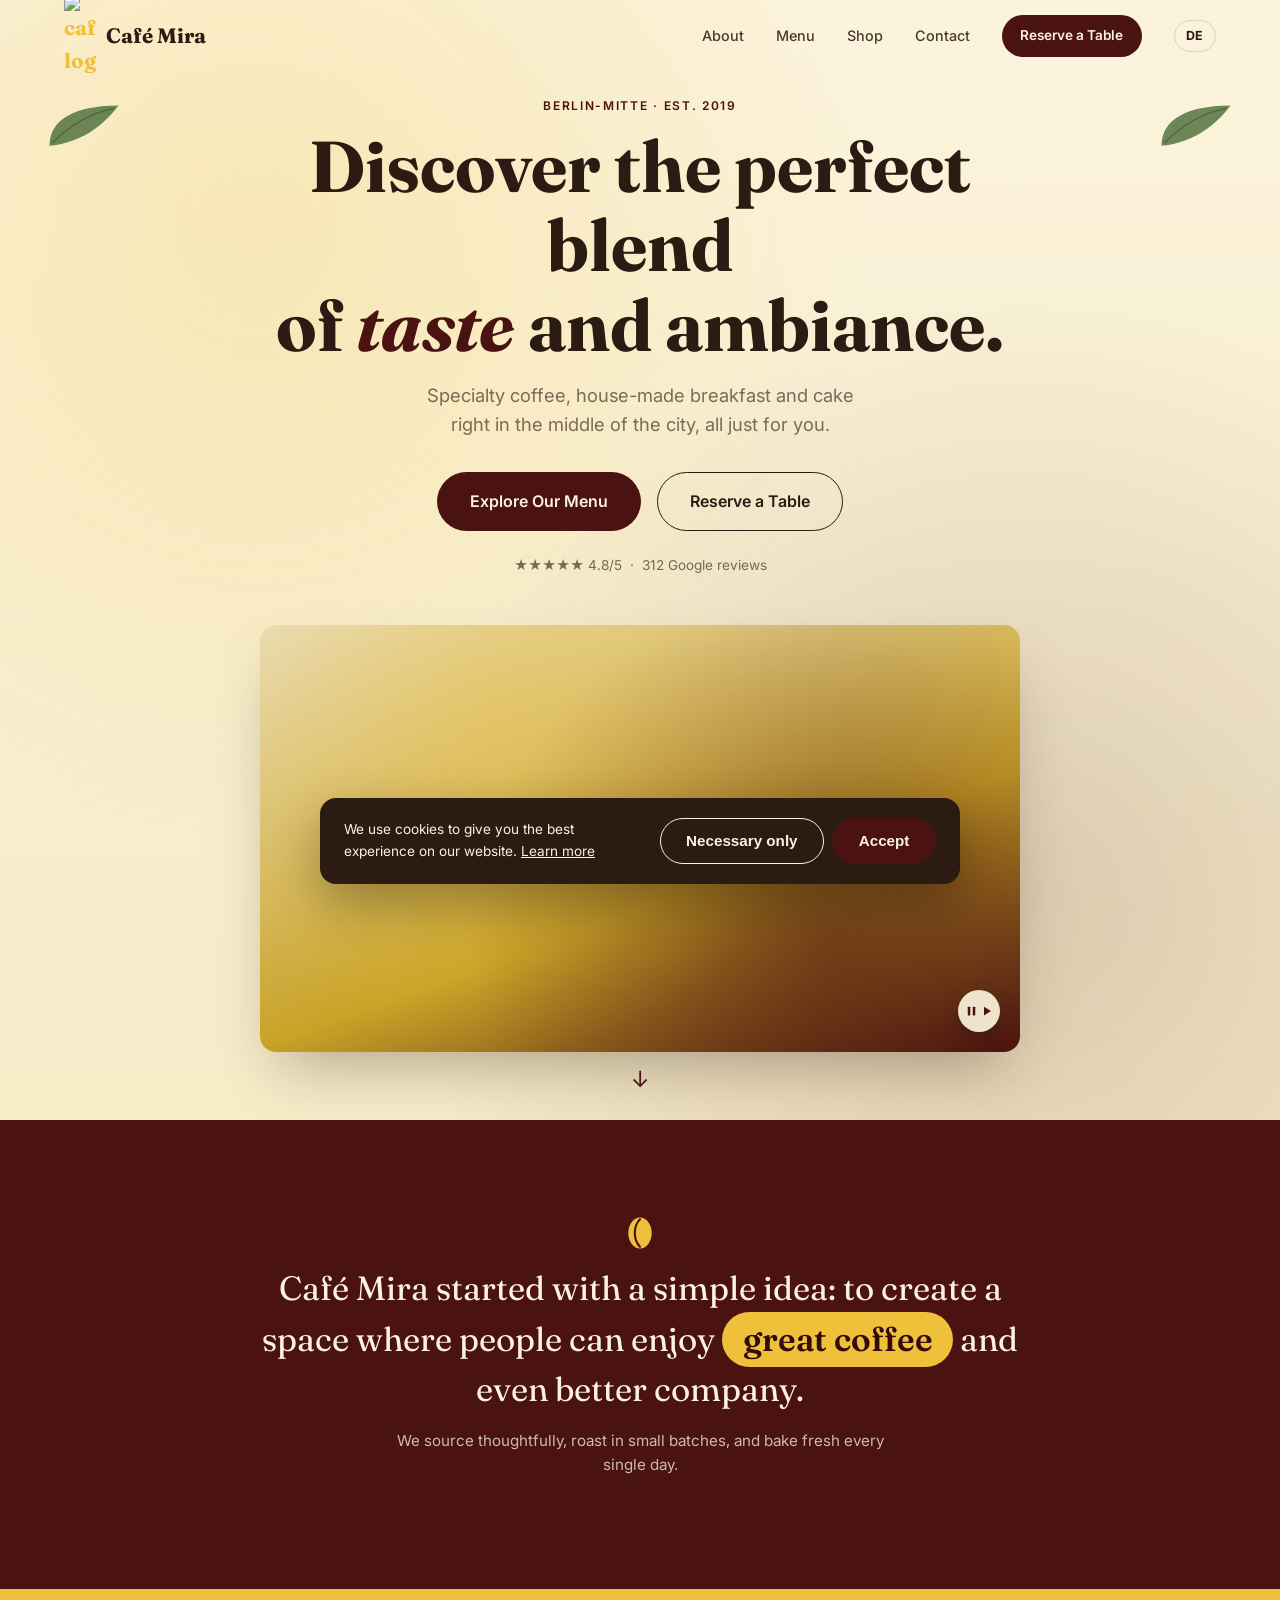
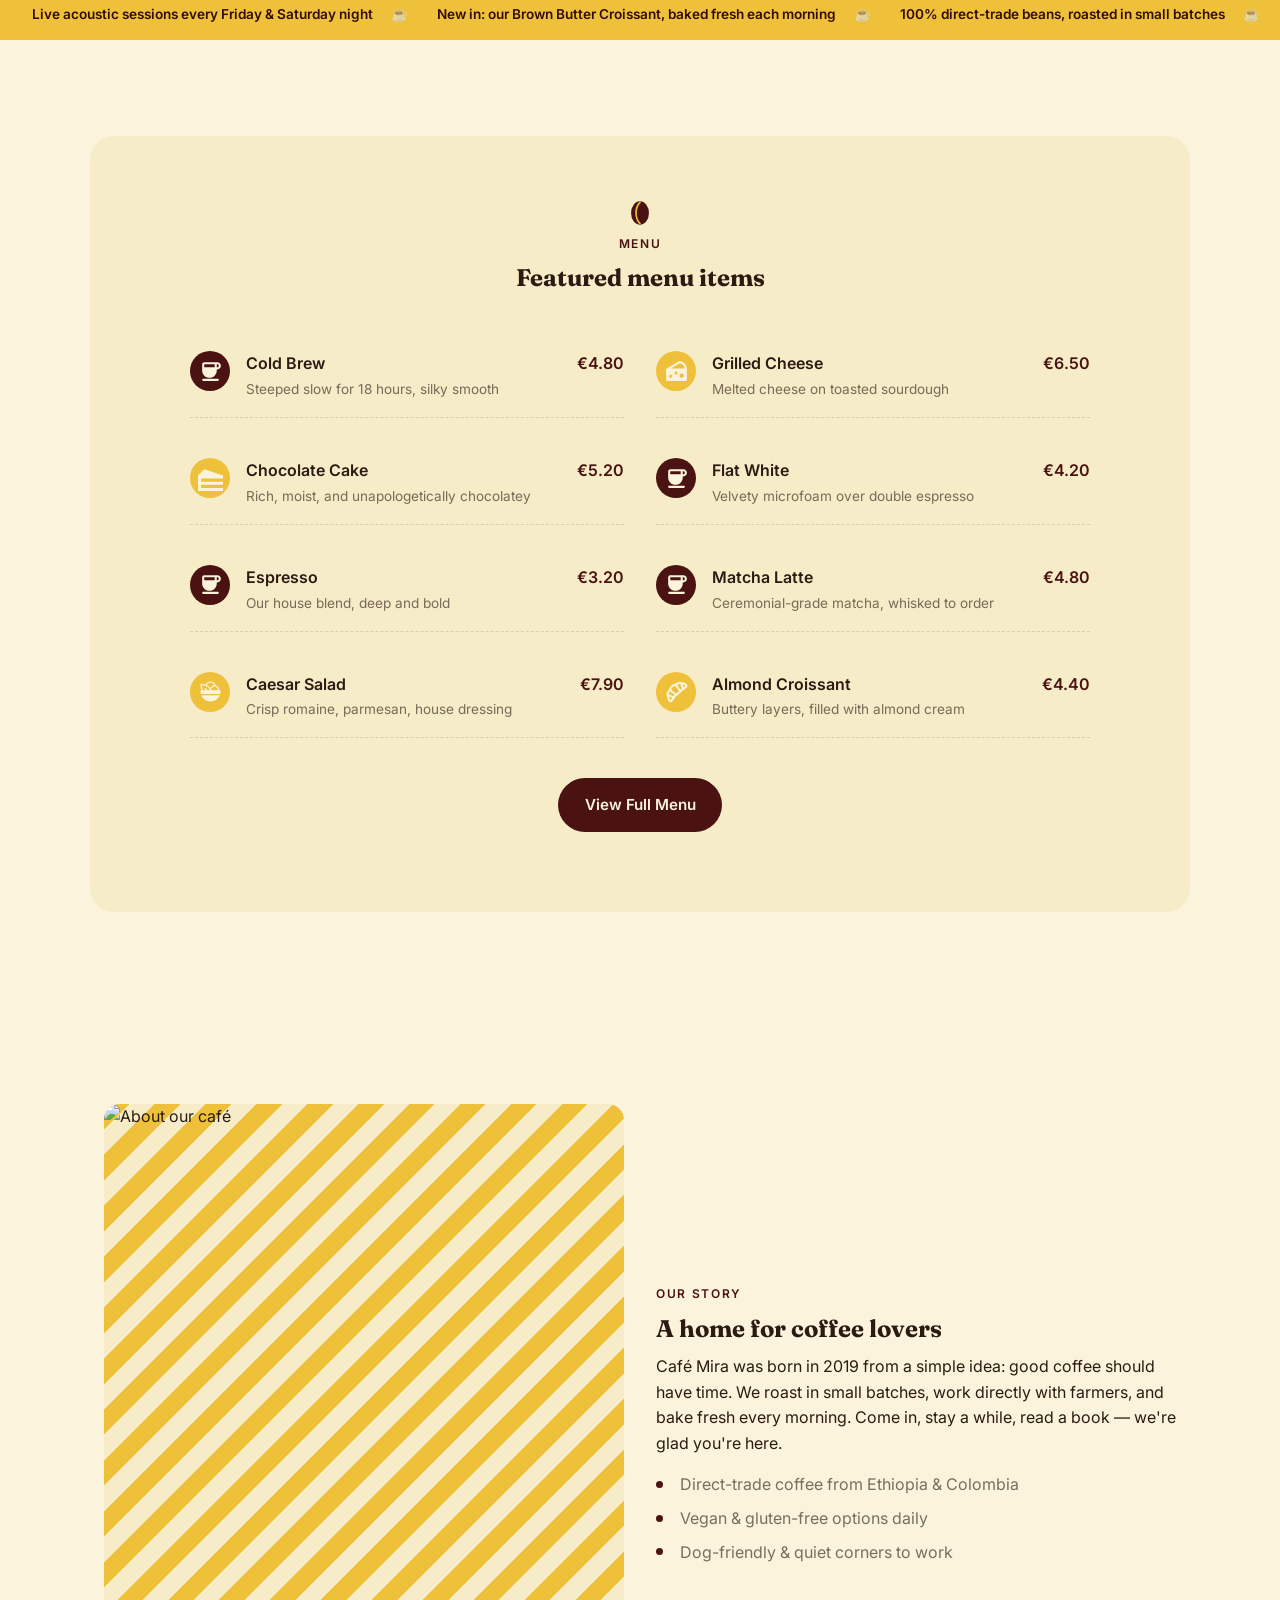
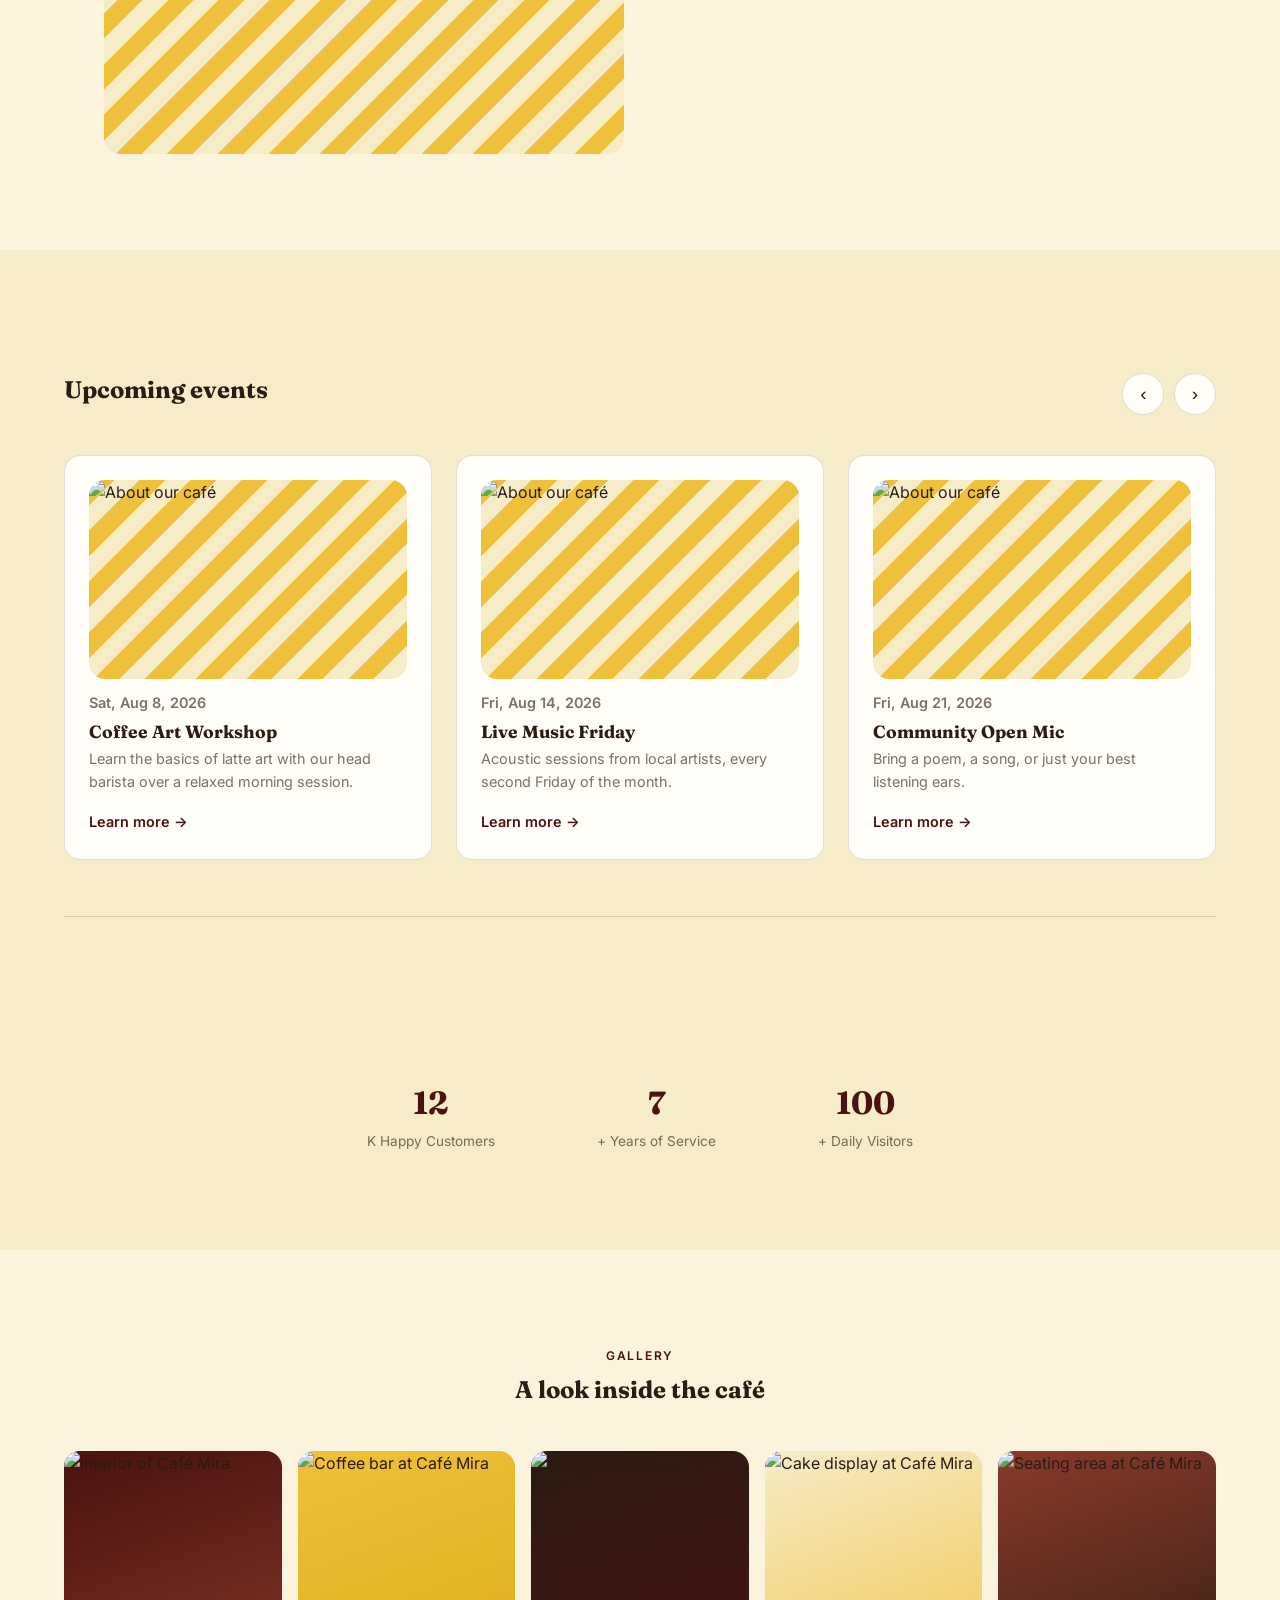
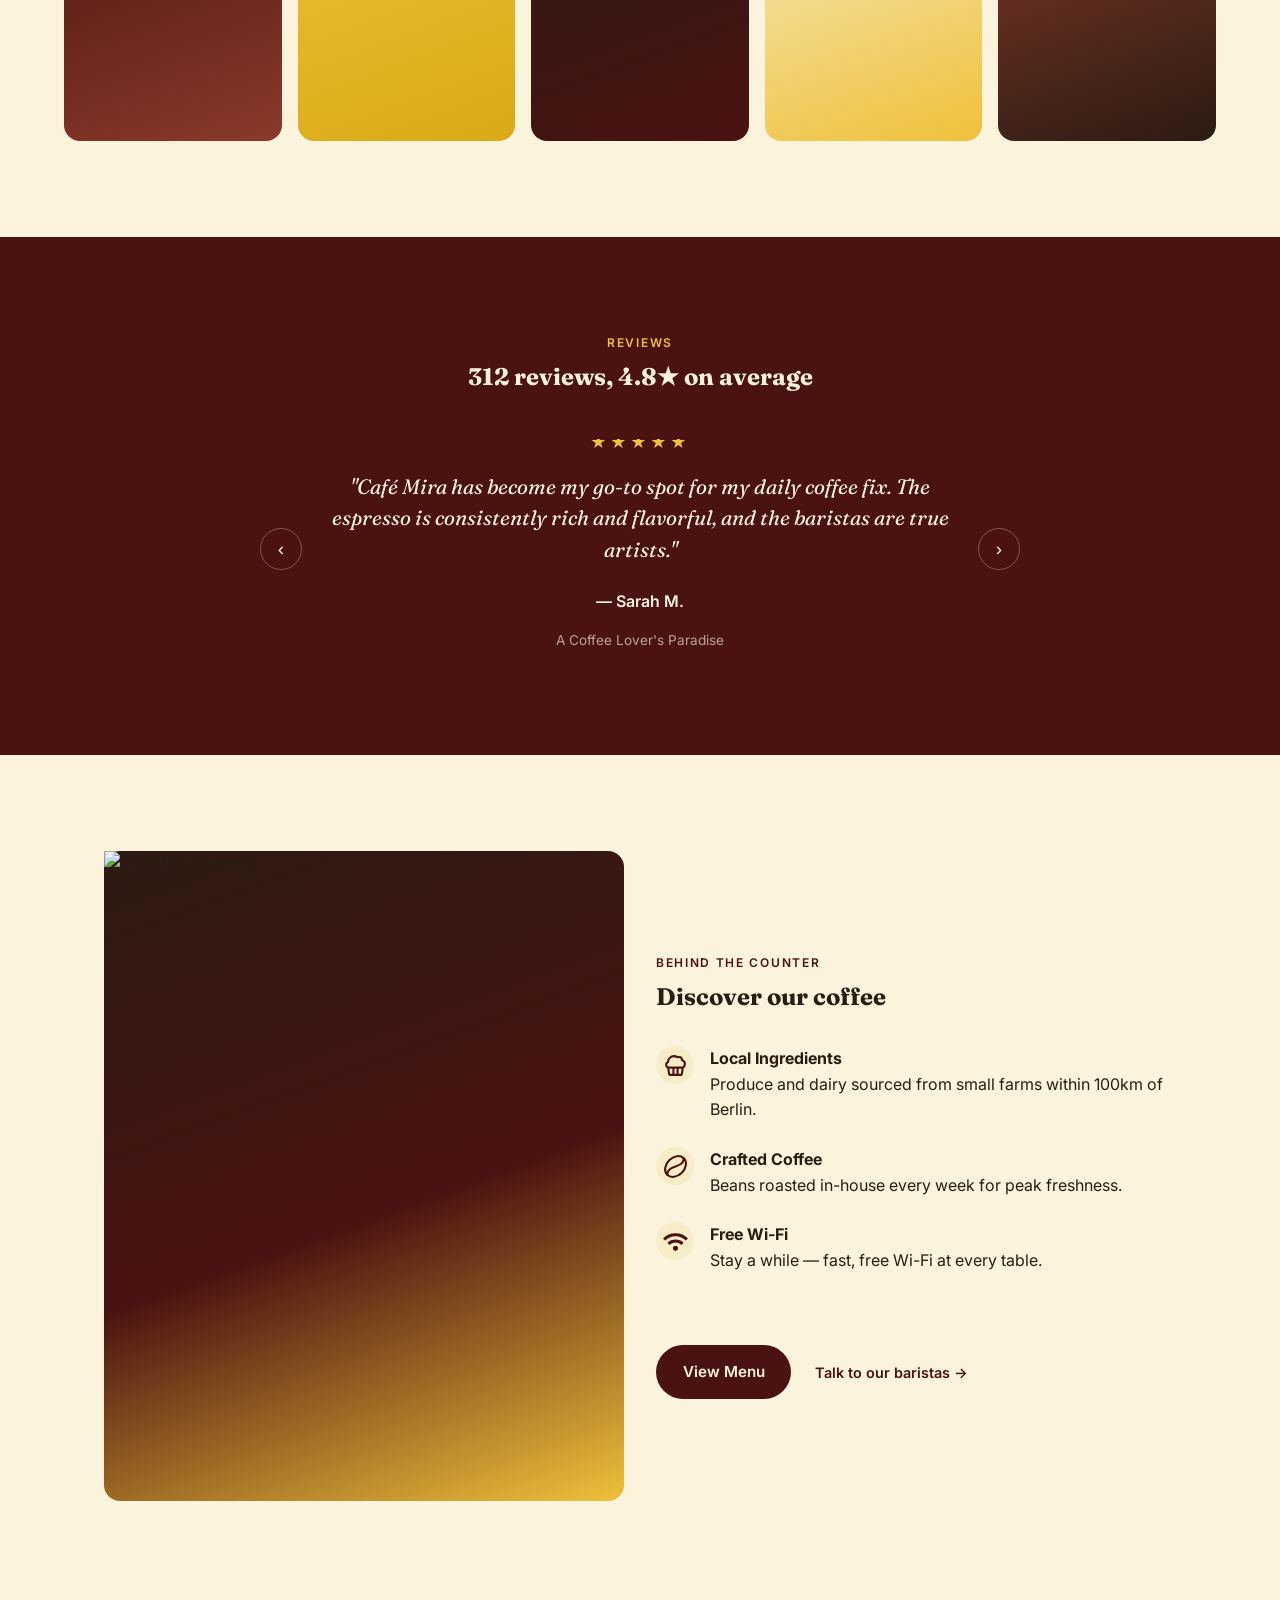
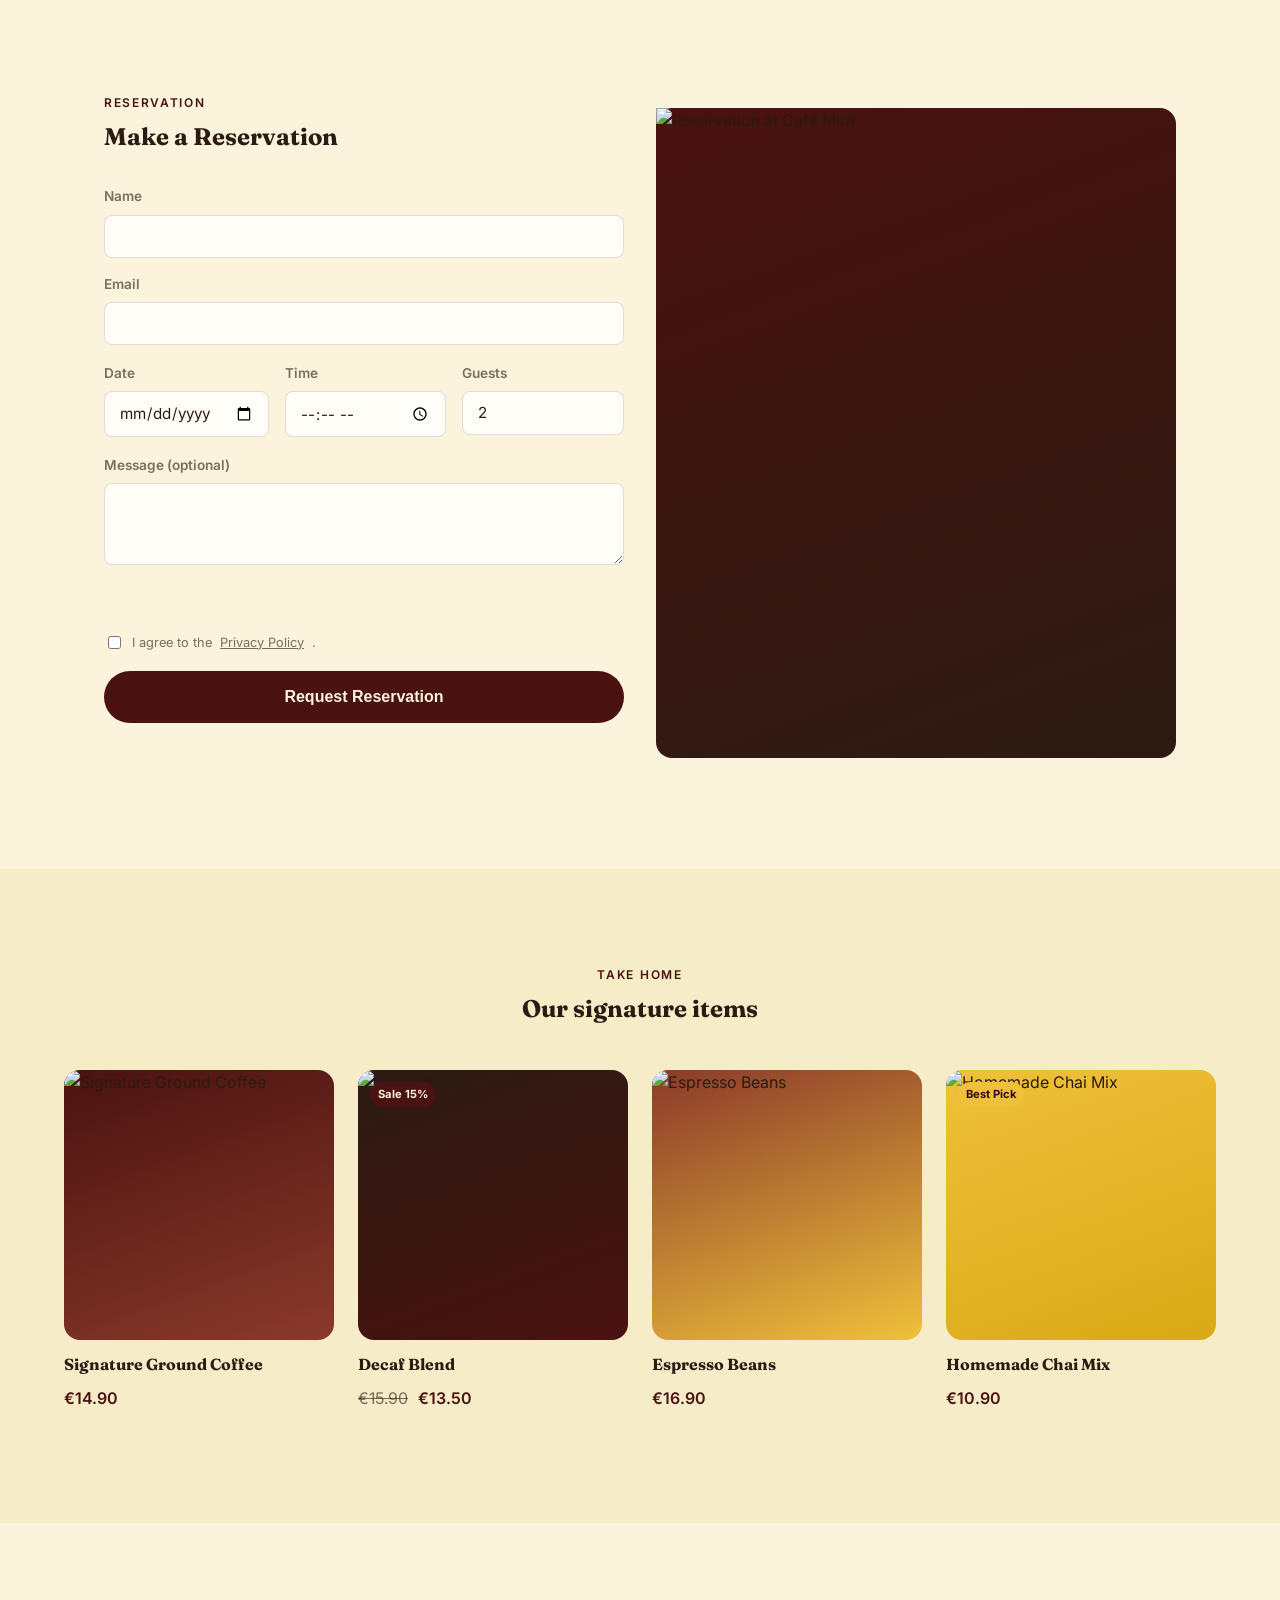
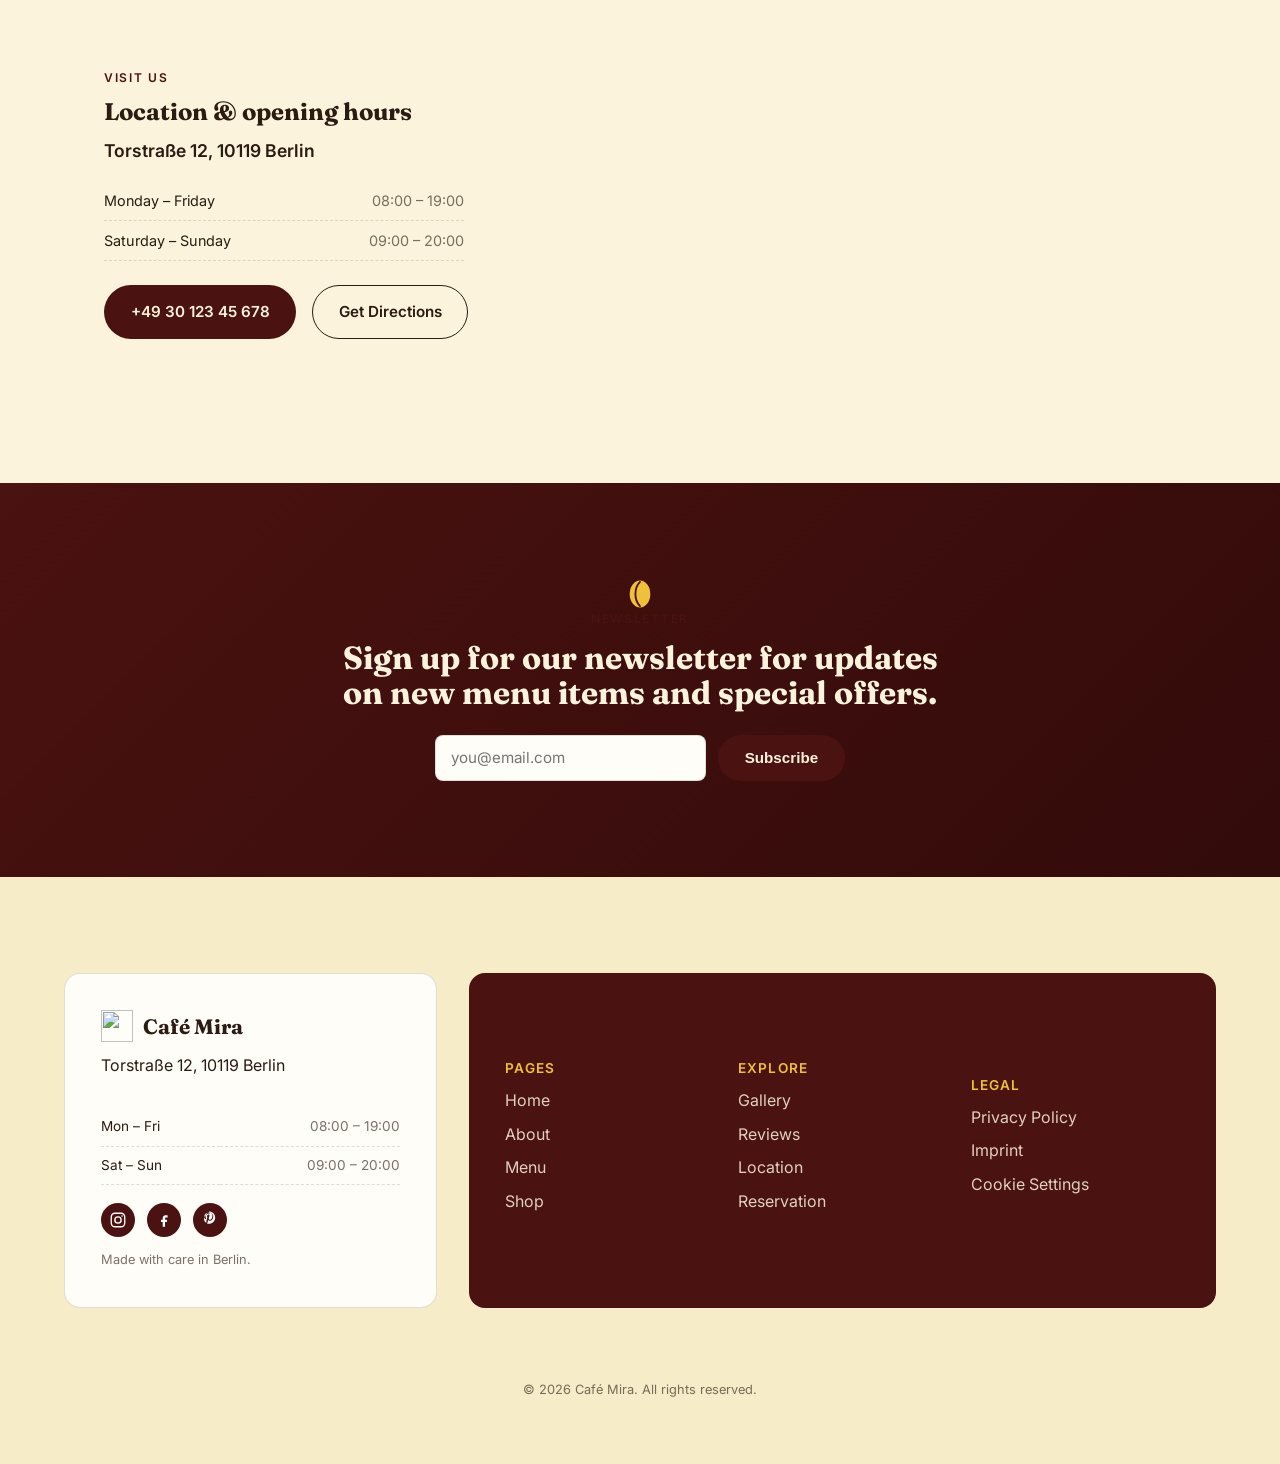
==== commit ebb0f597: "Restyle footer social icons as filled maroon badges Match the new icon style: white glyph on solid m" ====
--- a/index.html
+++ b/index.html
@@ -490,7 +490,7 @@
     </table>
     <div class="footer__social">
       <span class="footer__social-icon" aria-label="Instagram" title="Instagram">
-        <svg viewBox="0 0 24 24" width="18" height="18" fill="none" stroke="currentColor" stroke-width="1.6" aria-hidden="true"><rect x="3" y="3" width="18" height="18" rx="5"/><circle cx="12" cy="12" r="4.2"/><circle cx="17.4" cy="6.6" r="1.1" fill="currentColor" stroke="none"/></svg>
+        <svg viewBox="0 0 24 24" width="18" height="18" fill="none" stroke="currentColor" stroke-width="1.8" aria-hidden="true"><rect x="3" y="3" width="18" height="18" rx="5"/><circle cx="12" cy="12" r="4.2"/><circle cx="17.4" cy="6.6" r="1.1" fill="currentColor" stroke="none"/></svg>
       </span>
       <span class="footer__social-icon" aria-label="Facebook" title="Facebook">
         <svg viewBox="0 0 24 24" width="18" height="18" fill="currentColor" aria-hidden="true"><path d="M14.5 8.5h2.3V5.6h-2.6c-2.4 0-3.9 1.5-3.9 4v2H8v3h2.3V21h3.1v-6.4h2.4l.4-3h-2.8v-1.6c0-.9.3-1.5 1.1-1.5Z"/></svg>
--- a/css/style.css
+++ b/css/style.css
@@ -637,7 +637,7 @@
 .footer__social-icon{
   display:flex;align-items:center;justify-content:center;
   width:34px;height:34px;border-radius:50%;
-  background:var(--cream-2);color:var(--maroon);
+  background:var(--maroon);color:#fff;
 }
 .footer__credit{font-size:.8rem;color:var(--muted);margin:0;}
 .footer__bottom{
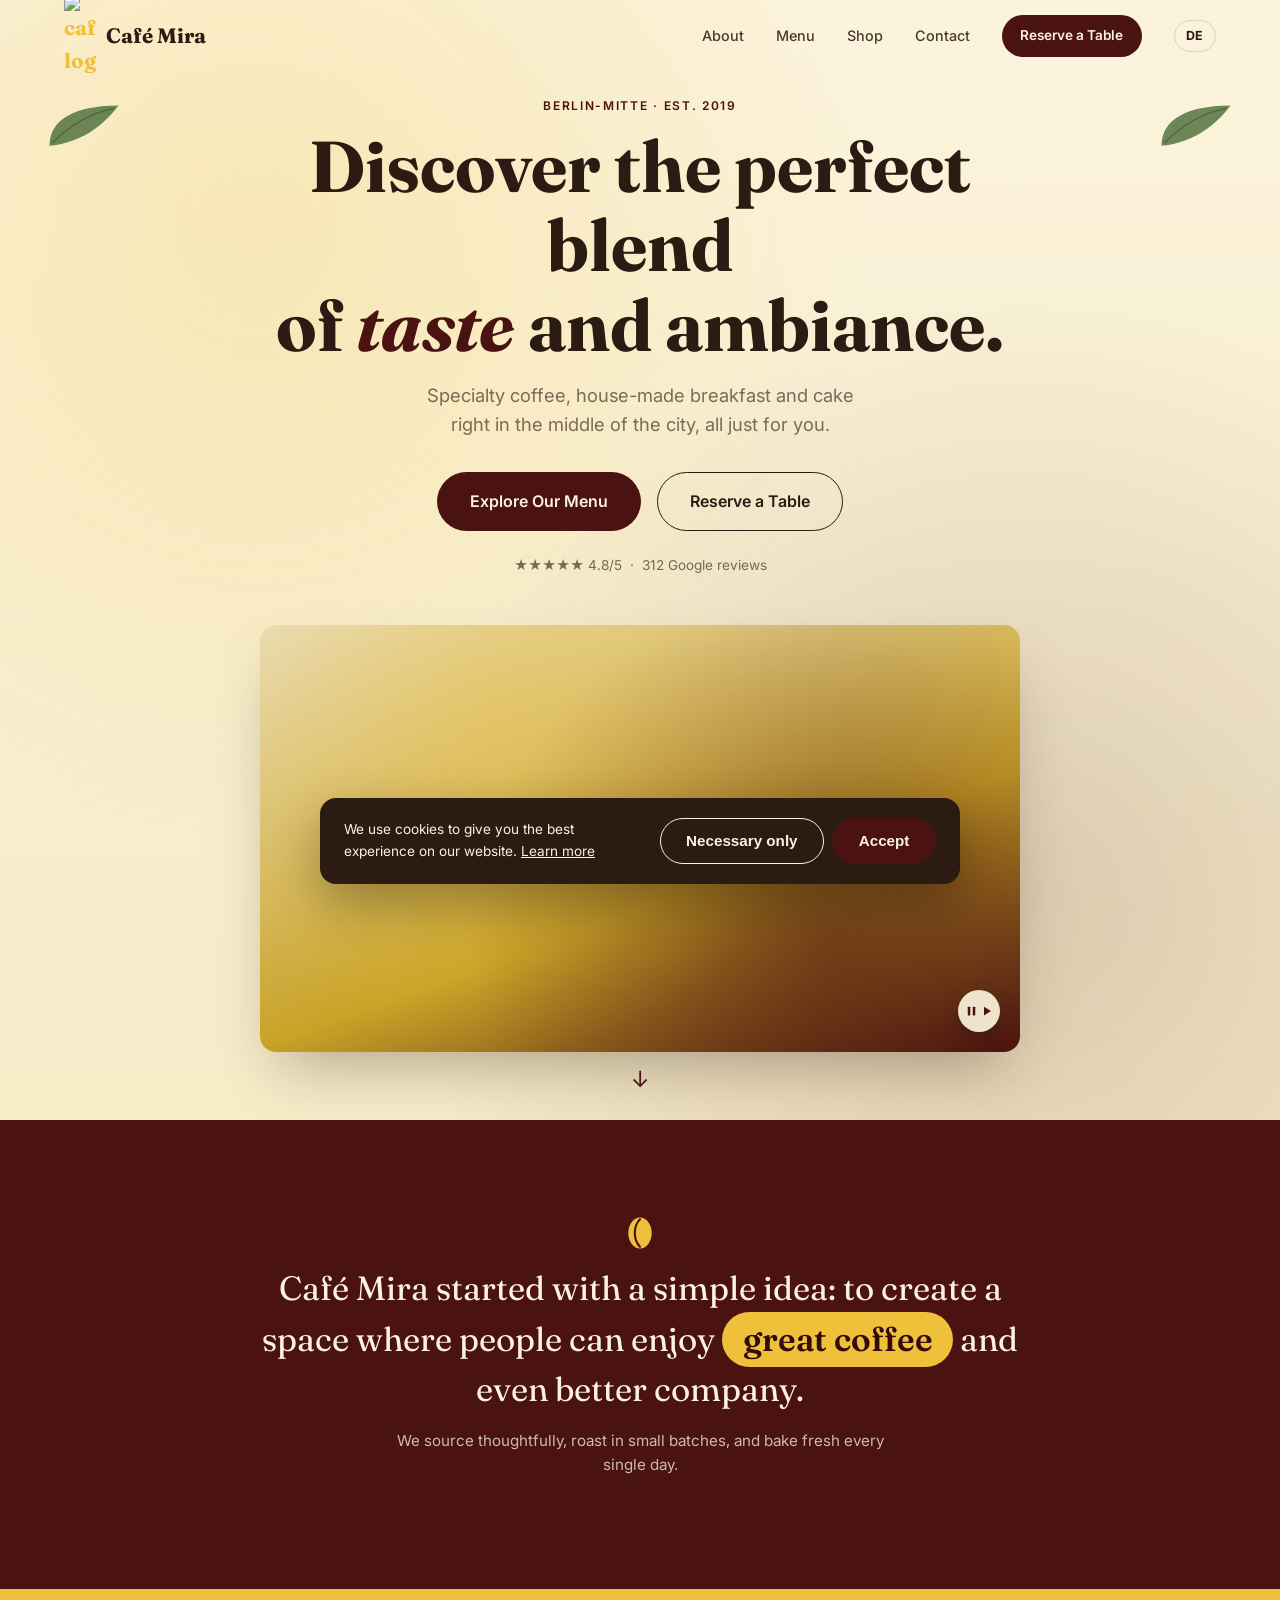
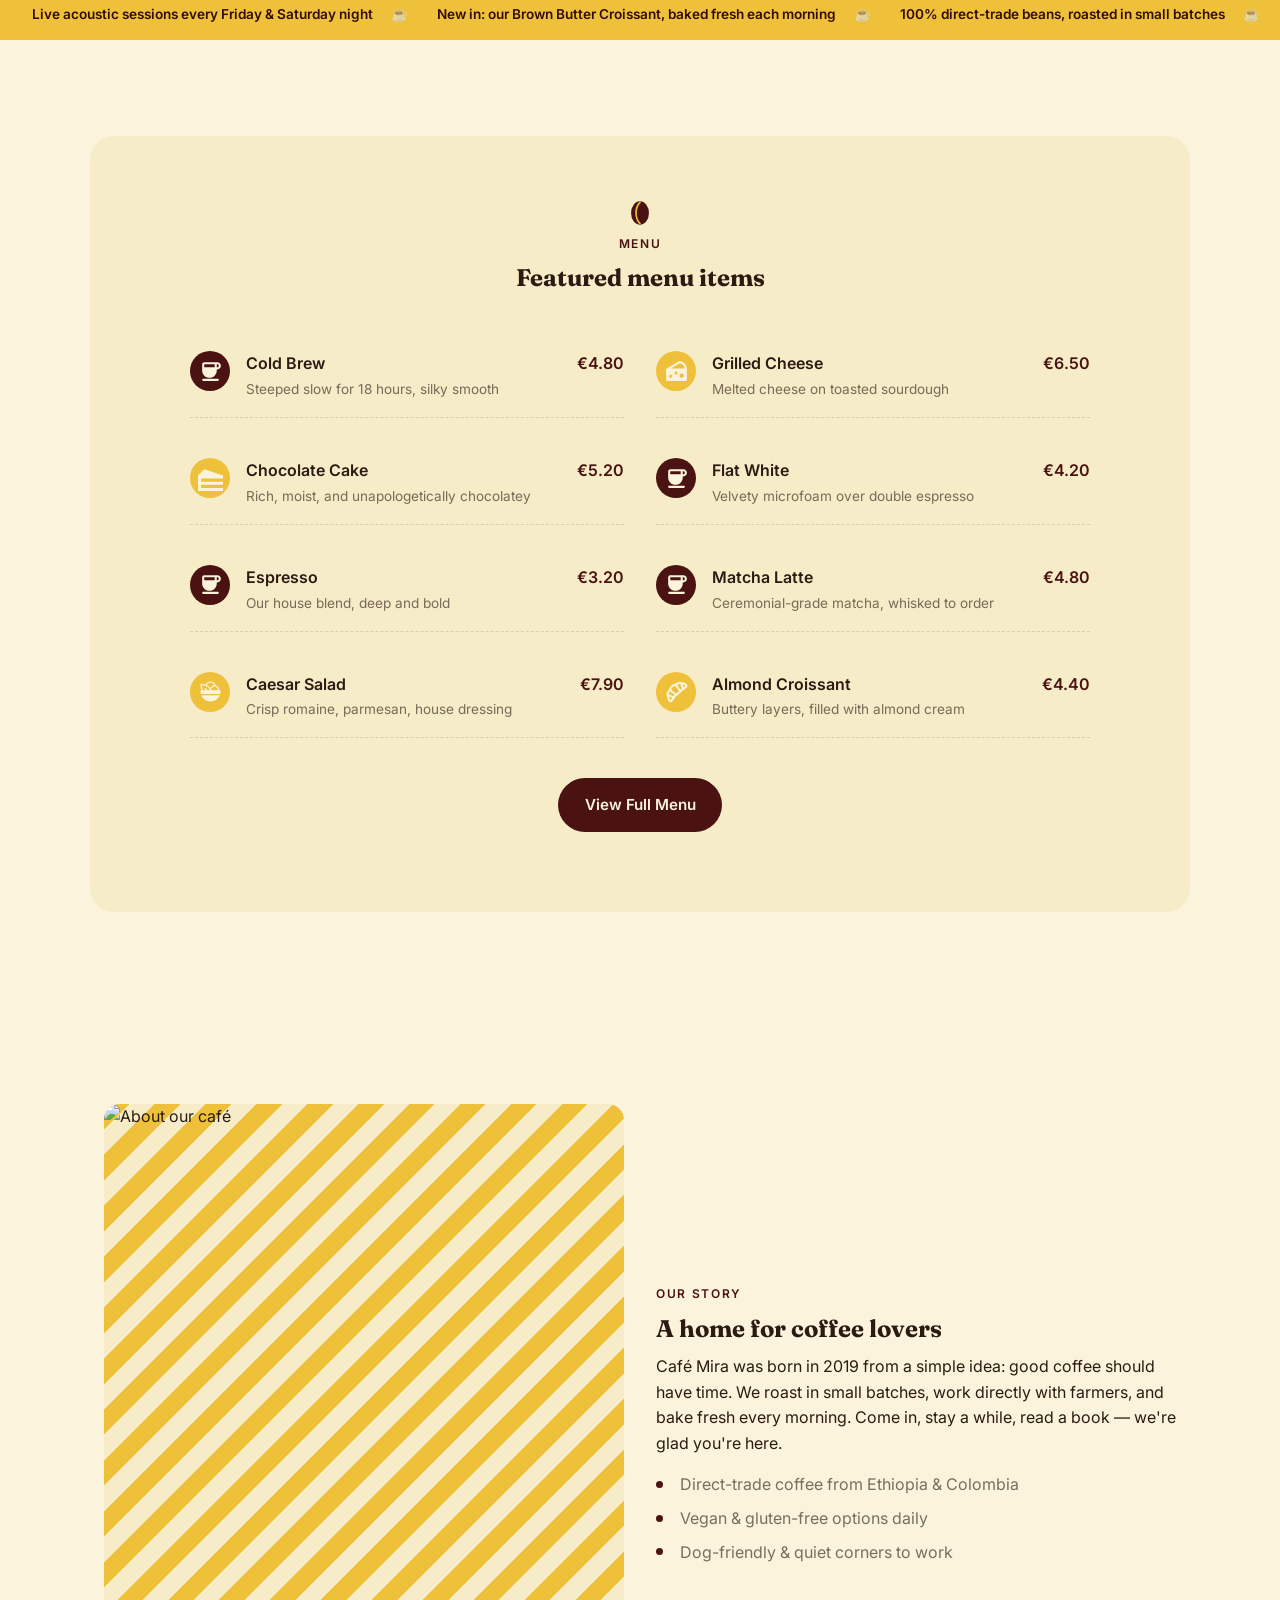
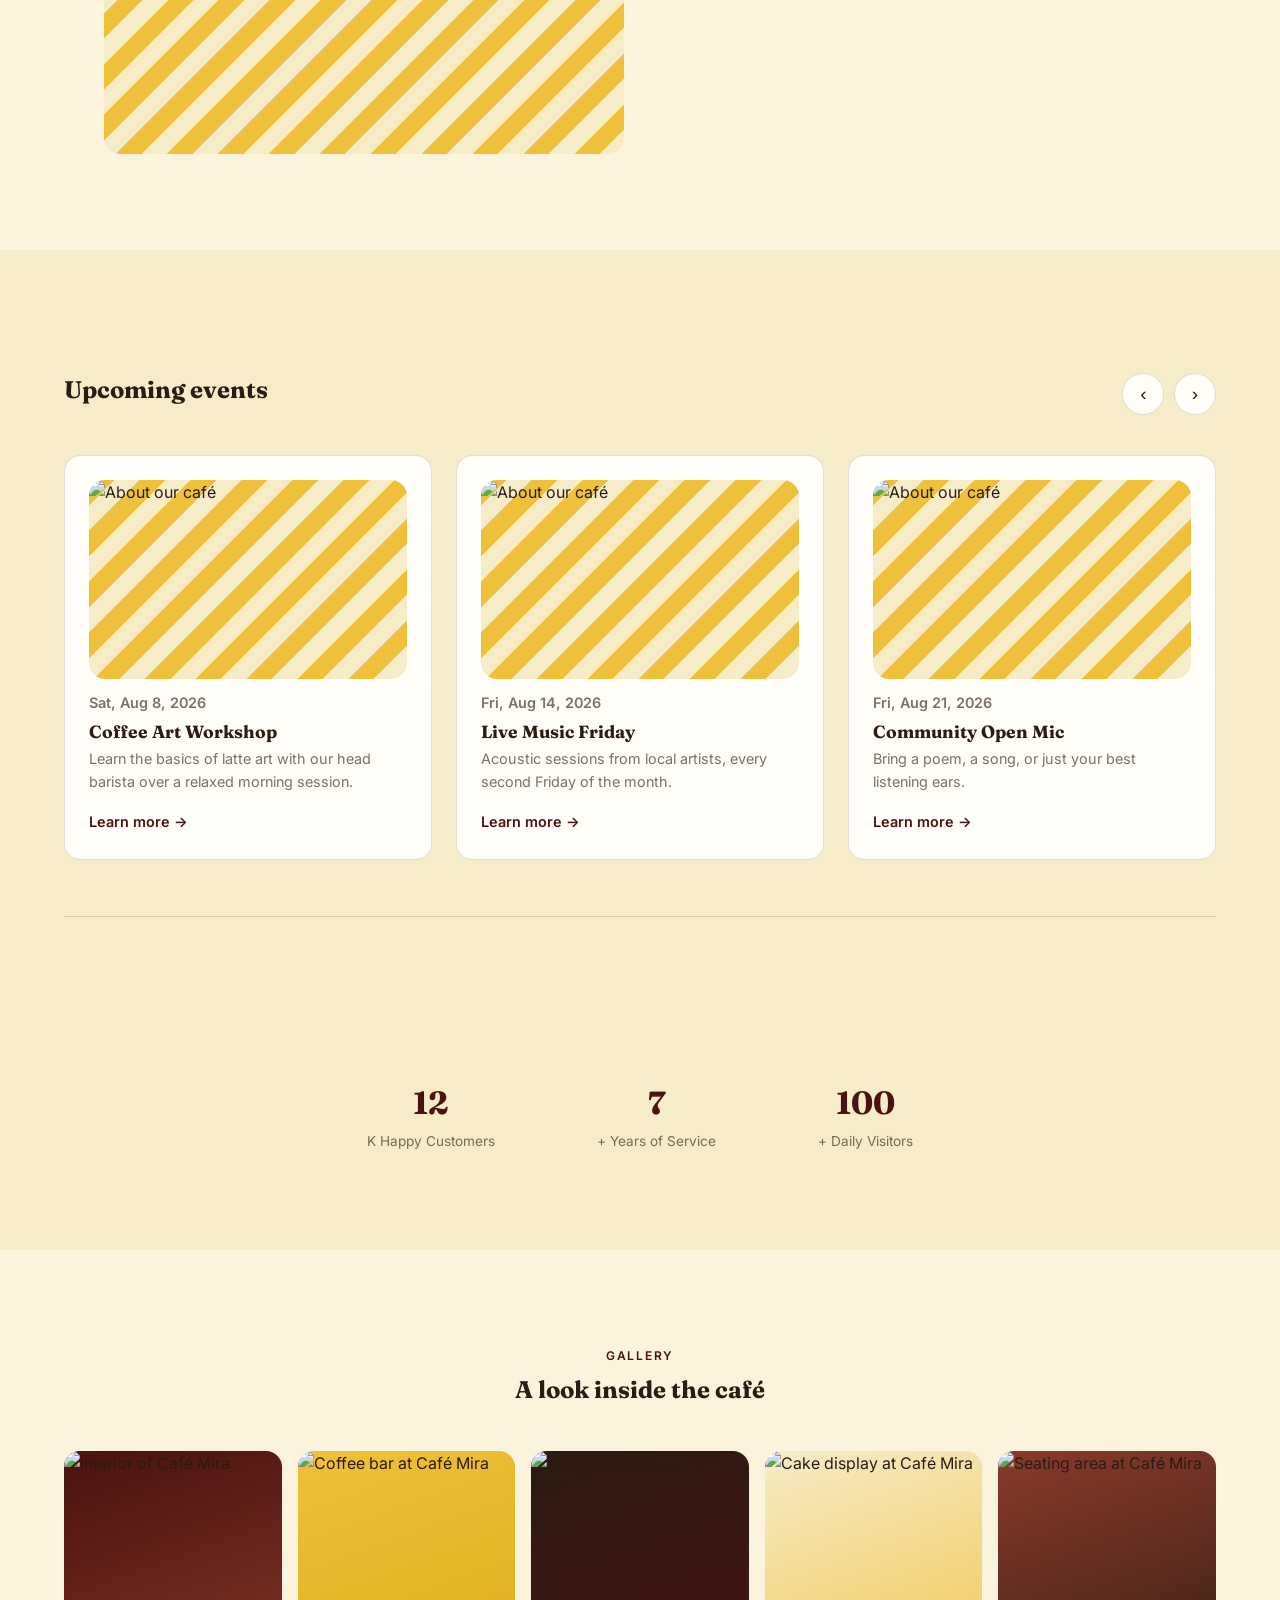
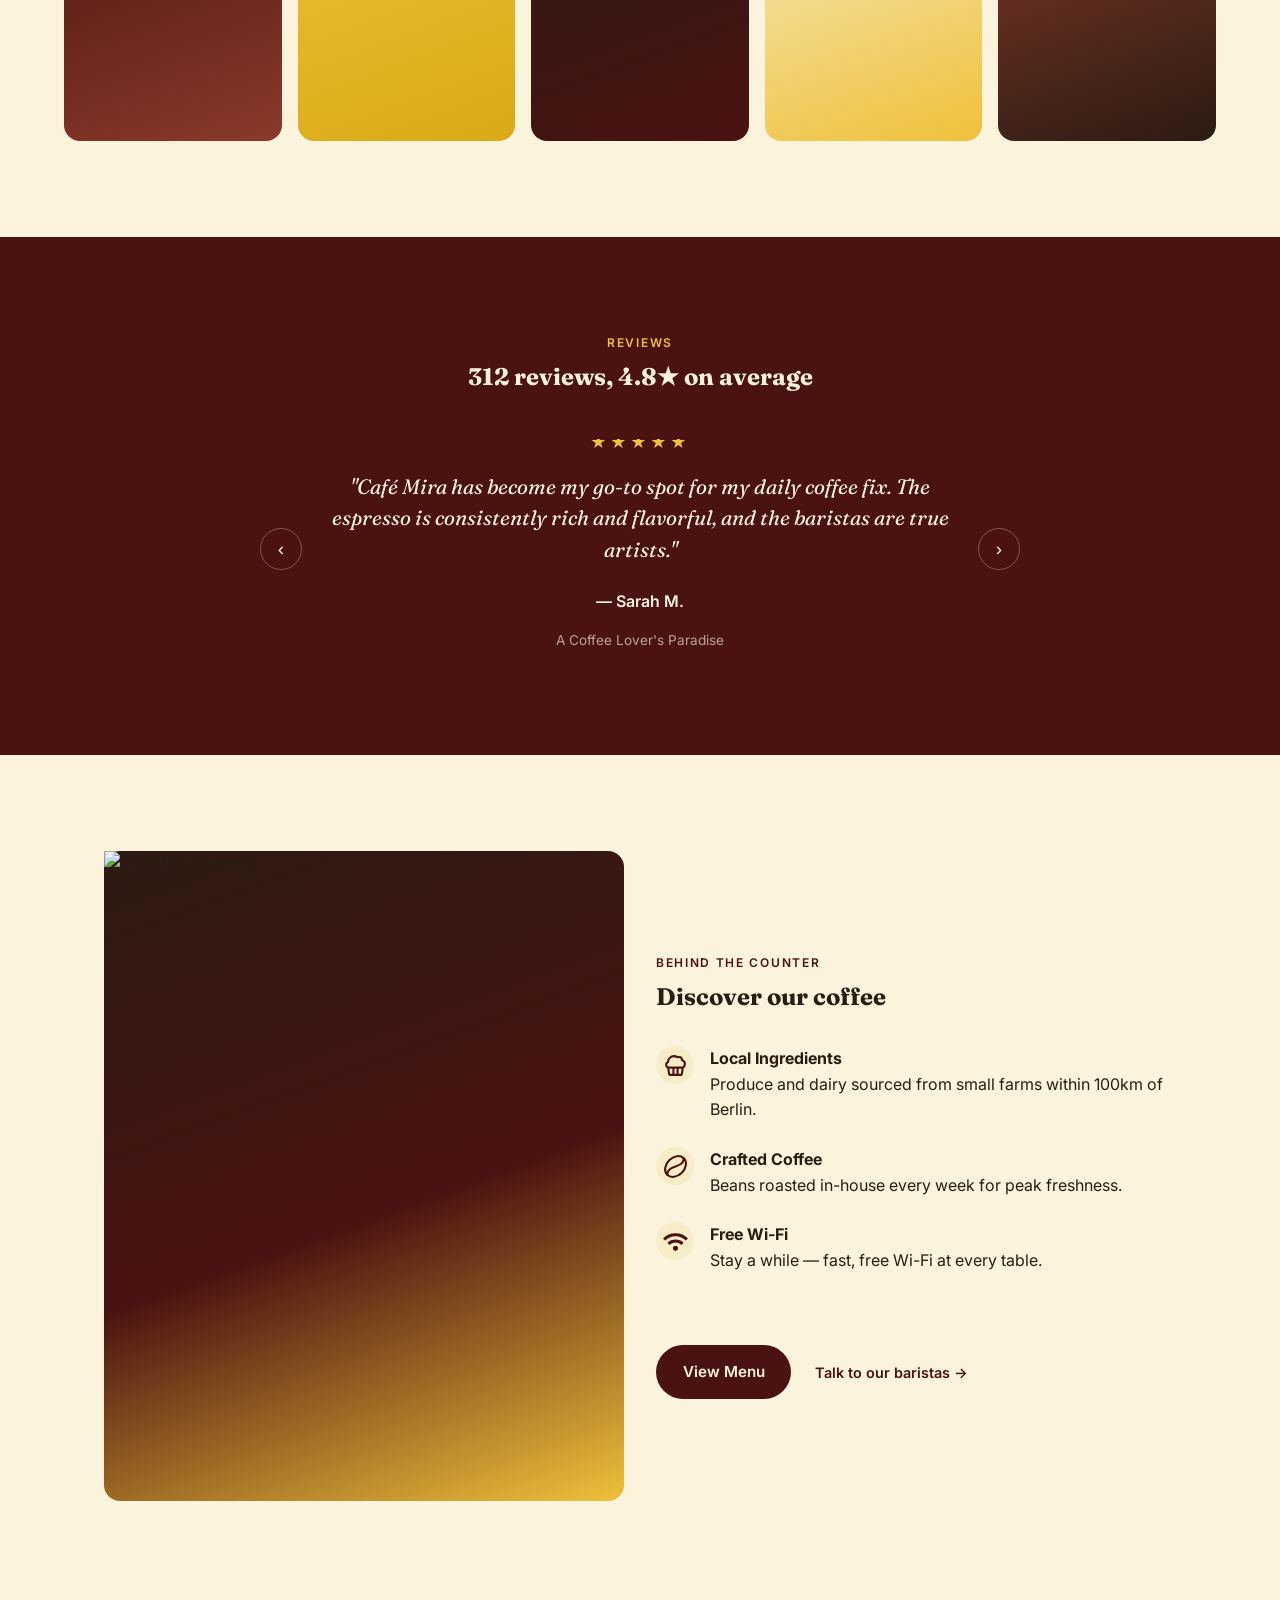
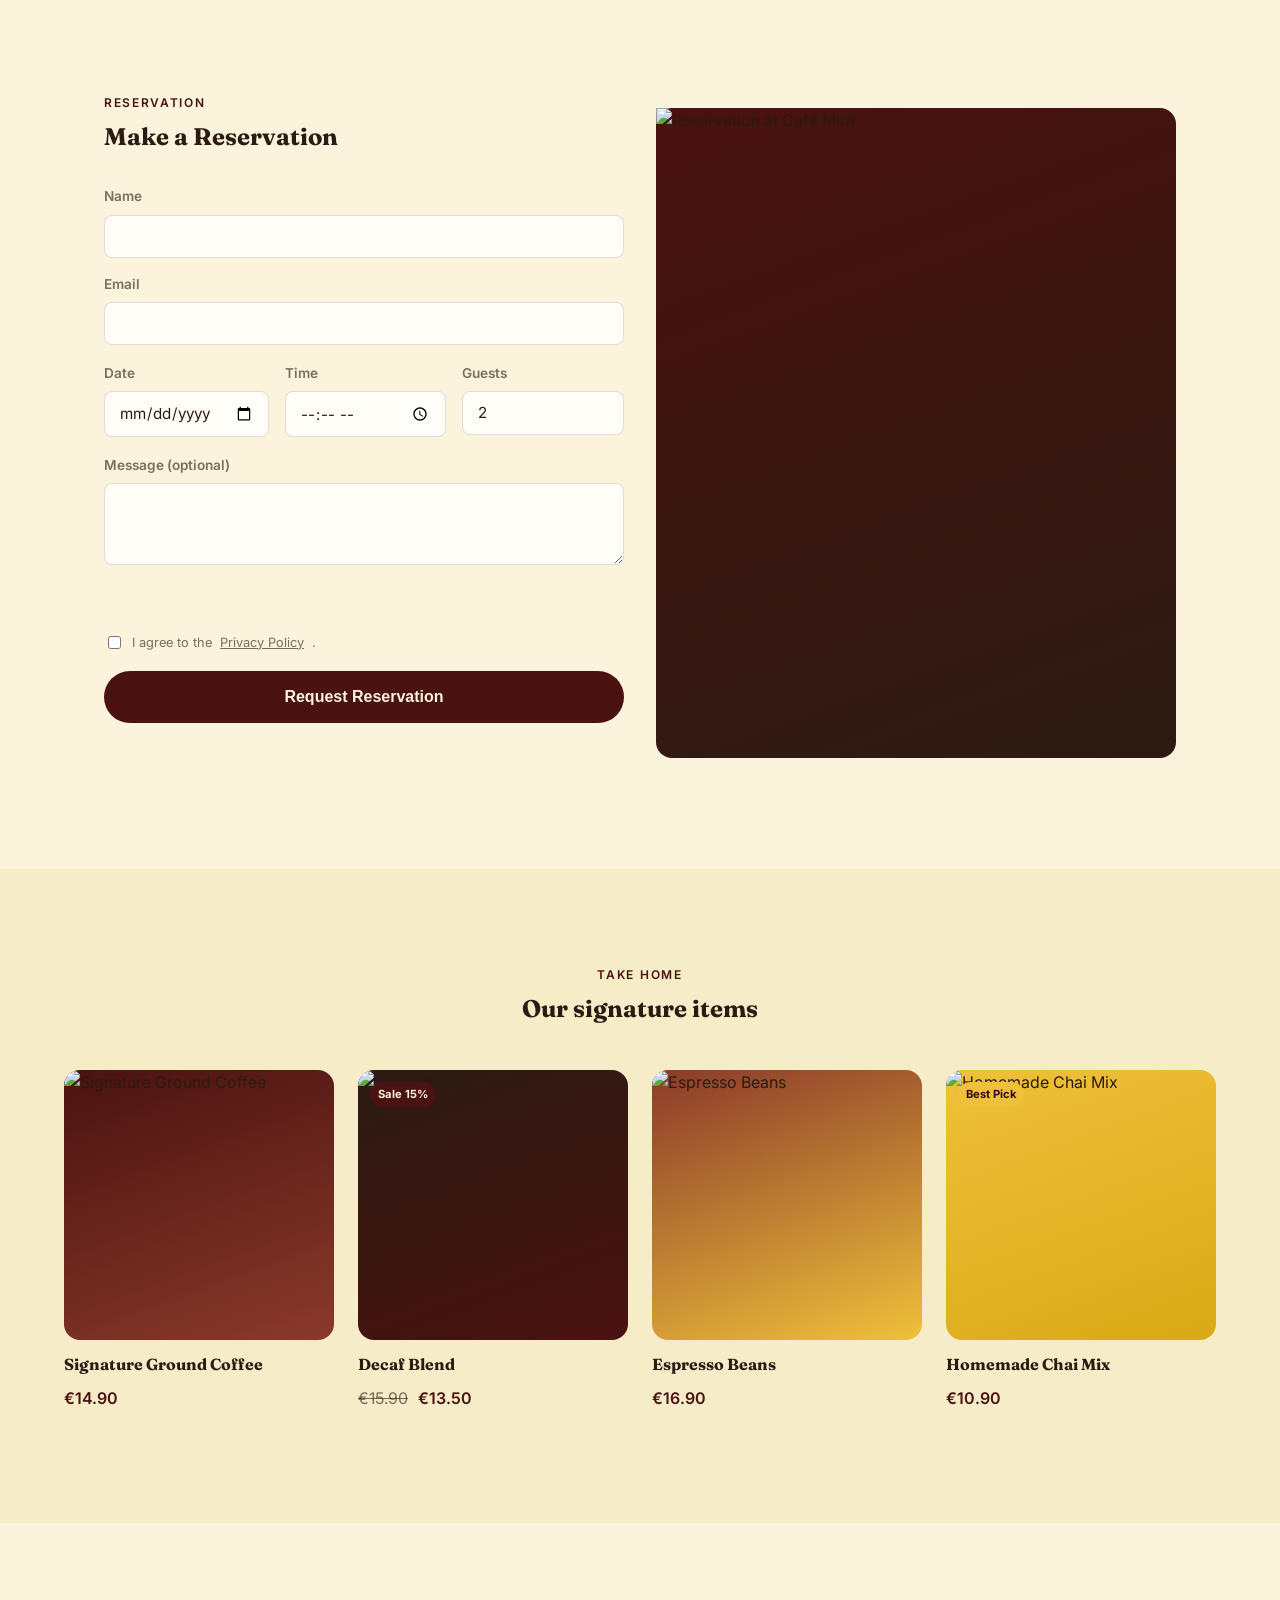
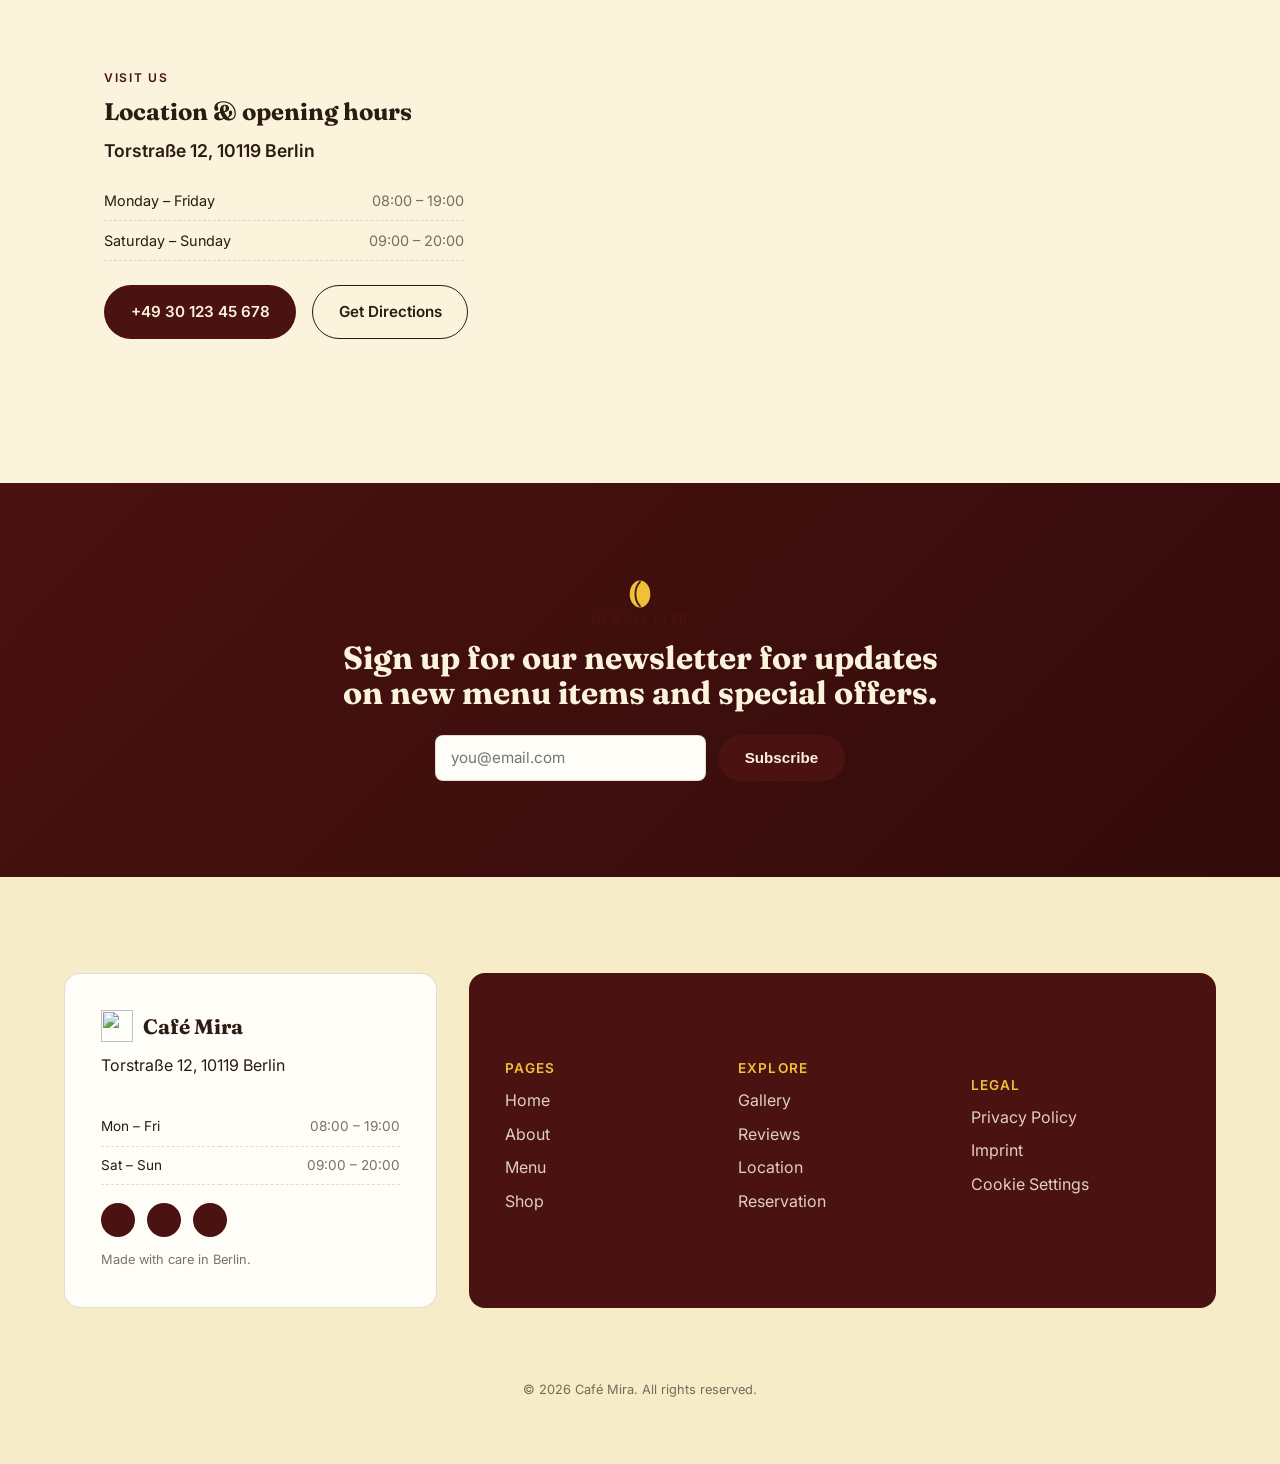
==== commit 519499d7: "Use uploaded PNG icons for footer social links Replace inline SVG glyphs for Instagram/Facebook/Pint" ====
--- a/index.html
+++ b/index.html
@@ -490,13 +490,13 @@
     </table>
     <div class="footer__social">
       <span class="footer__social-icon" aria-label="Instagram" title="Instagram">
-        <svg viewBox="0 0 24 24" width="18" height="18" fill="none" stroke="currentColor" stroke-width="1.8" aria-hidden="true"><rect x="3" y="3" width="18" height="18" rx="5"/><circle cx="12" cy="12" r="4.2"/><circle cx="17.4" cy="6.6" r="1.1" fill="currentColor" stroke="none"/></svg>
+        <img src="images/basil_instagram-solid.png" alt="" width="18" height="18" aria-hidden="true">
       </span>
       <span class="footer__social-icon" aria-label="Facebook" title="Facebook">
-        <svg viewBox="0 0 24 24" width="18" height="18" fill="currentColor" aria-hidden="true"><path d="M14.5 8.5h2.3V5.6h-2.6c-2.4 0-3.9 1.5-3.9 4v2H8v3h2.3V21h3.1v-6.4h2.4l.4-3h-2.8v-1.6c0-.9.3-1.5 1.1-1.5Z"/></svg>
+        <img src="images/ic_outline-facebook.png" alt="" width="18" height="18" aria-hidden="true">
       </span>
       <span class="footer__social-icon" aria-label="Pinterest" title="Pinterest">
-        <svg viewBox="0 0 24 24" width="18" height="18" fill="currentColor" aria-hidden="true"><path d="M12 3.2c-4.8 0-8 3.4-8 7.4 0 2.4 1.3 4.2 3.2 5-.1-.6-.2-1.5 0-2.1.2-.7 1.2-5 1.2-5s-.3-.6-.3-1.5c0-1.4.8-2.5 1.9-2.5.9 0 1.3.7 1.3 1.5 0 .9-.6 2.3-.9 3.6-.3 1.1.5 2 1.6 2 1.9 0 3.2-2.5 3.2-5.3 0-2.2-1.5-3.9-4.2-3.9-3.1 0-5 2.3-5 4.8 0 .9.3 1.5.7 2 .2.2.2.3.1.5l-.2.9c-.1.3-.3.4-.6.2-1.1-.5-1.6-1.9-1.6-3.4 0-2.5 2.1-5.5 6.4-5.5 3.4 0 5.6 2.5 5.6 5.1 0 3.5-1.9 6.1-4.7 6.1-.9 0-1.8-.5-2.1-1.1l-.6 2.3c-.2.8-.6 1.7-1 2.3.8.2 1.6.4 2.5.4 4.8 0 8.4-3.6 8.4-8.4 0-4.5-3.6-8-8.5-8Z"/></svg>
+        <img src="images/mingcute_pinterest-fill.png" alt="" width="18" height="18" aria-hidden="true">
       </span>
     </div>
     <p class="footer__credit">Made with care in Berlin.</p>
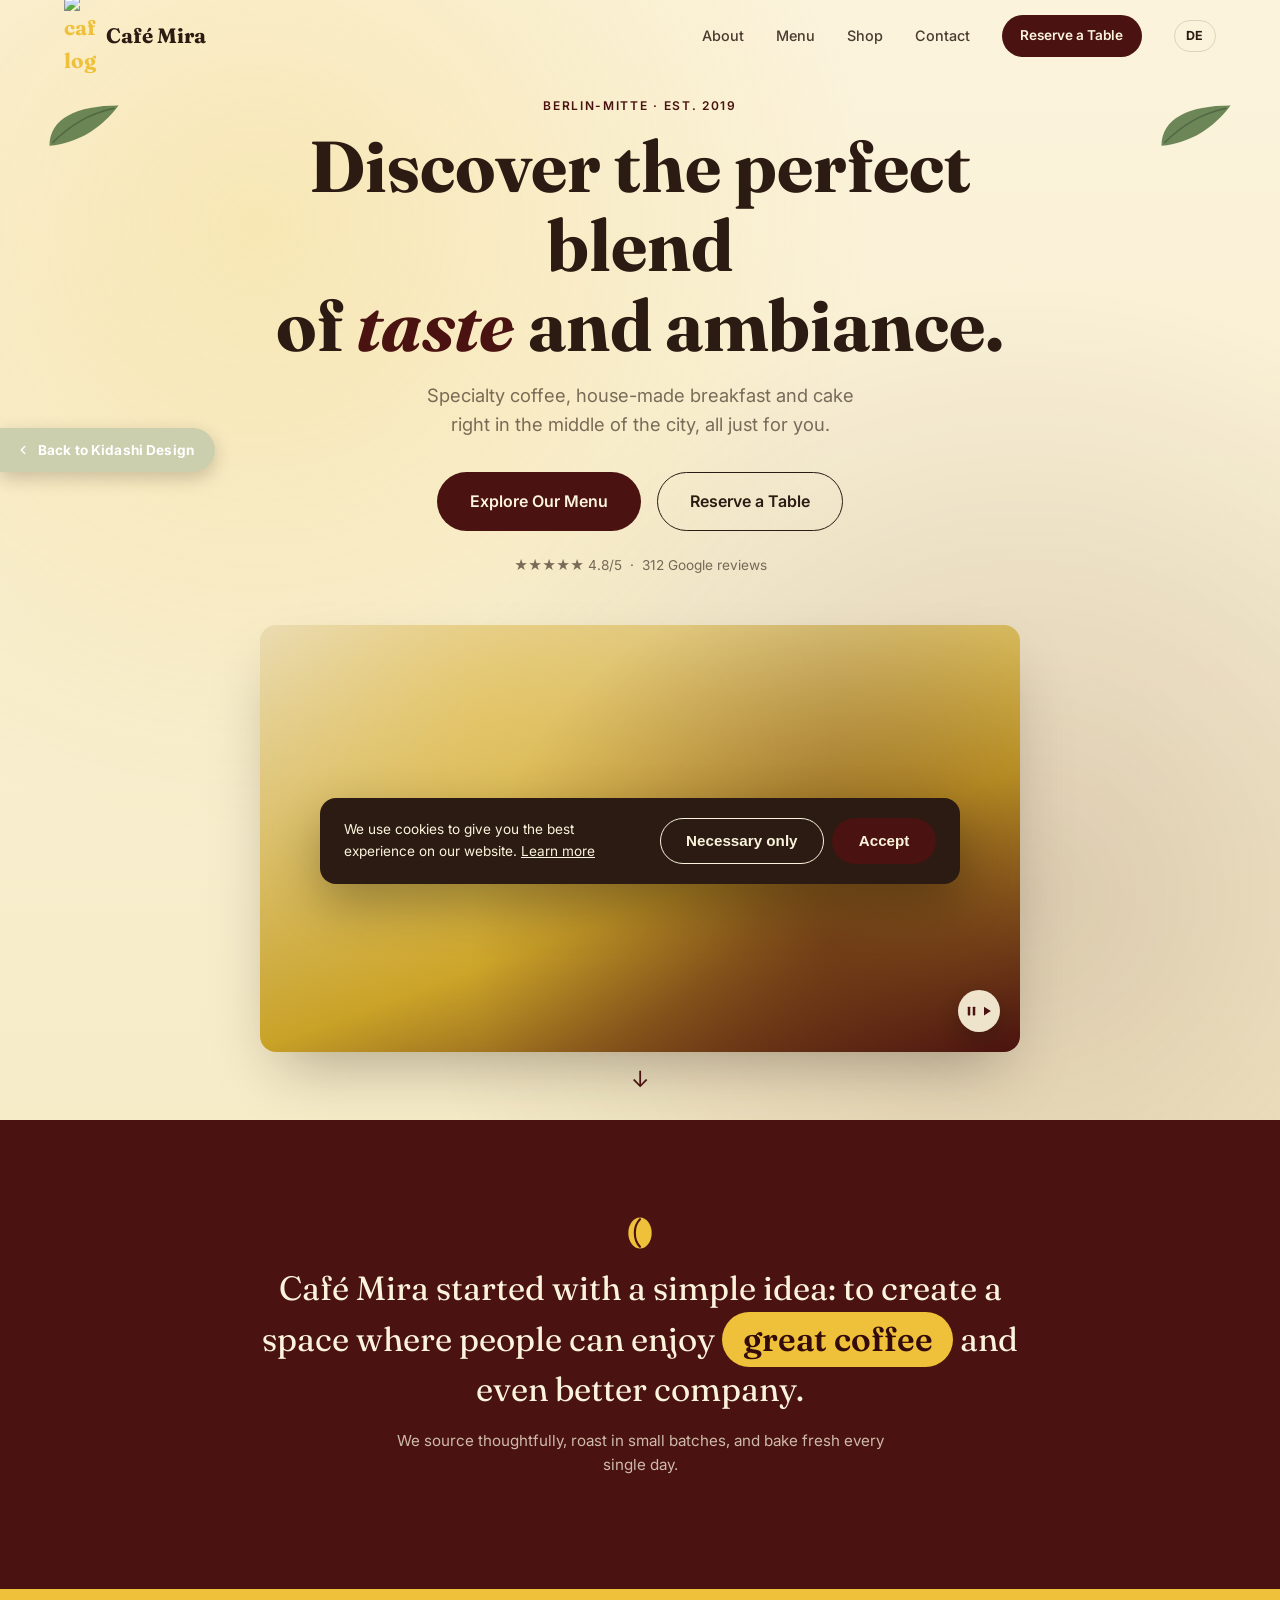
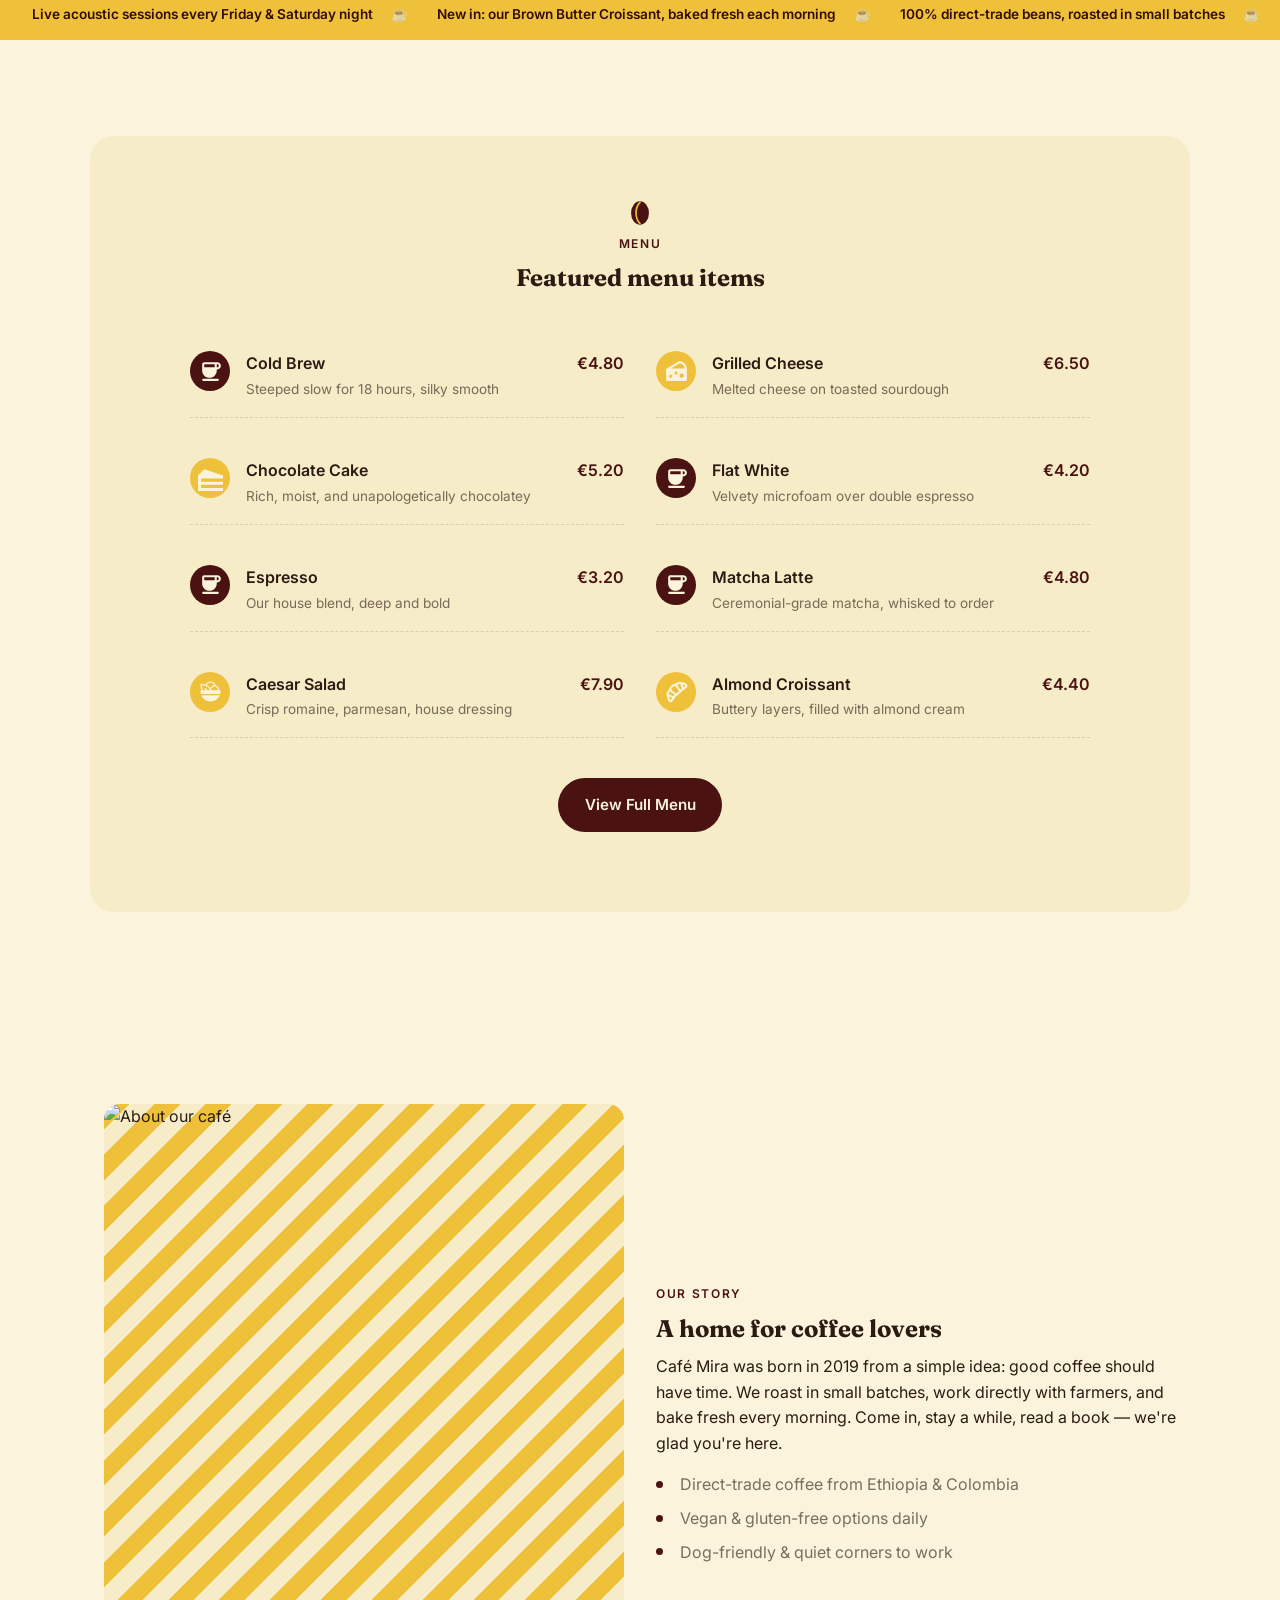
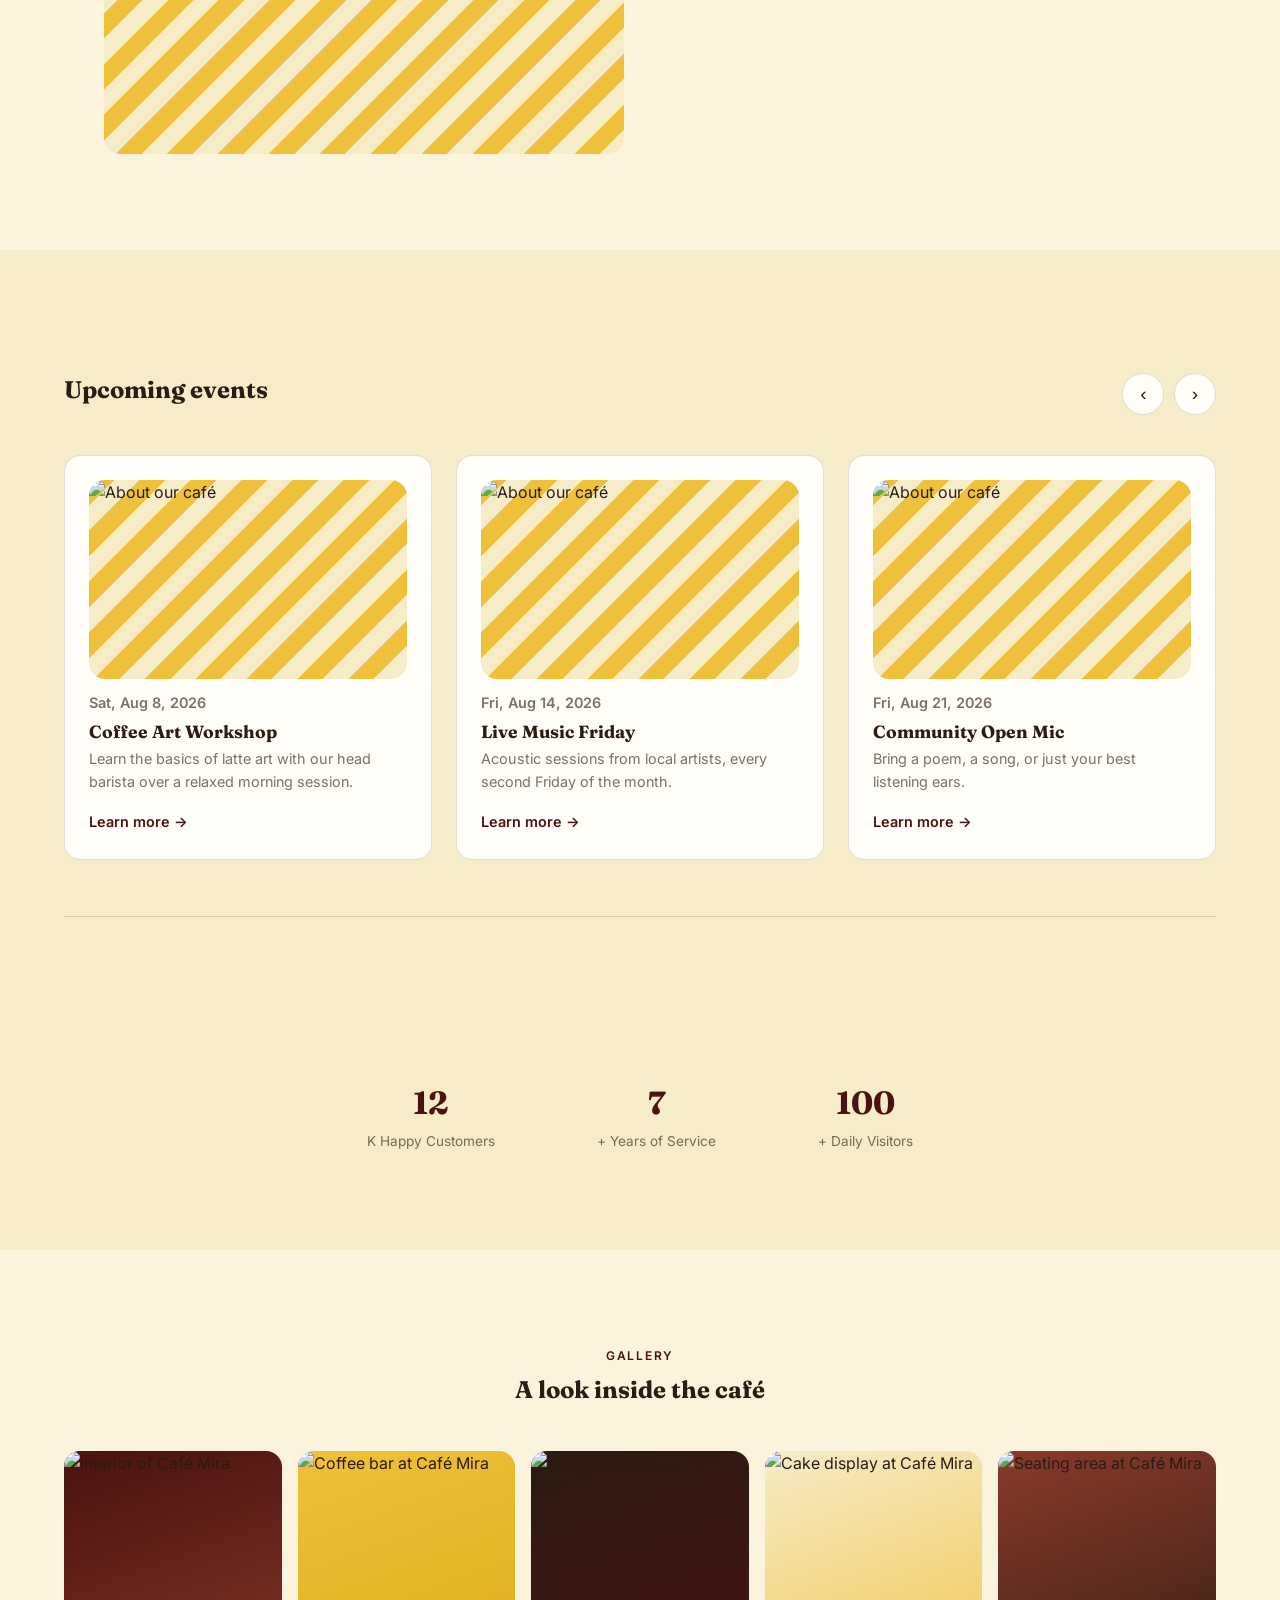
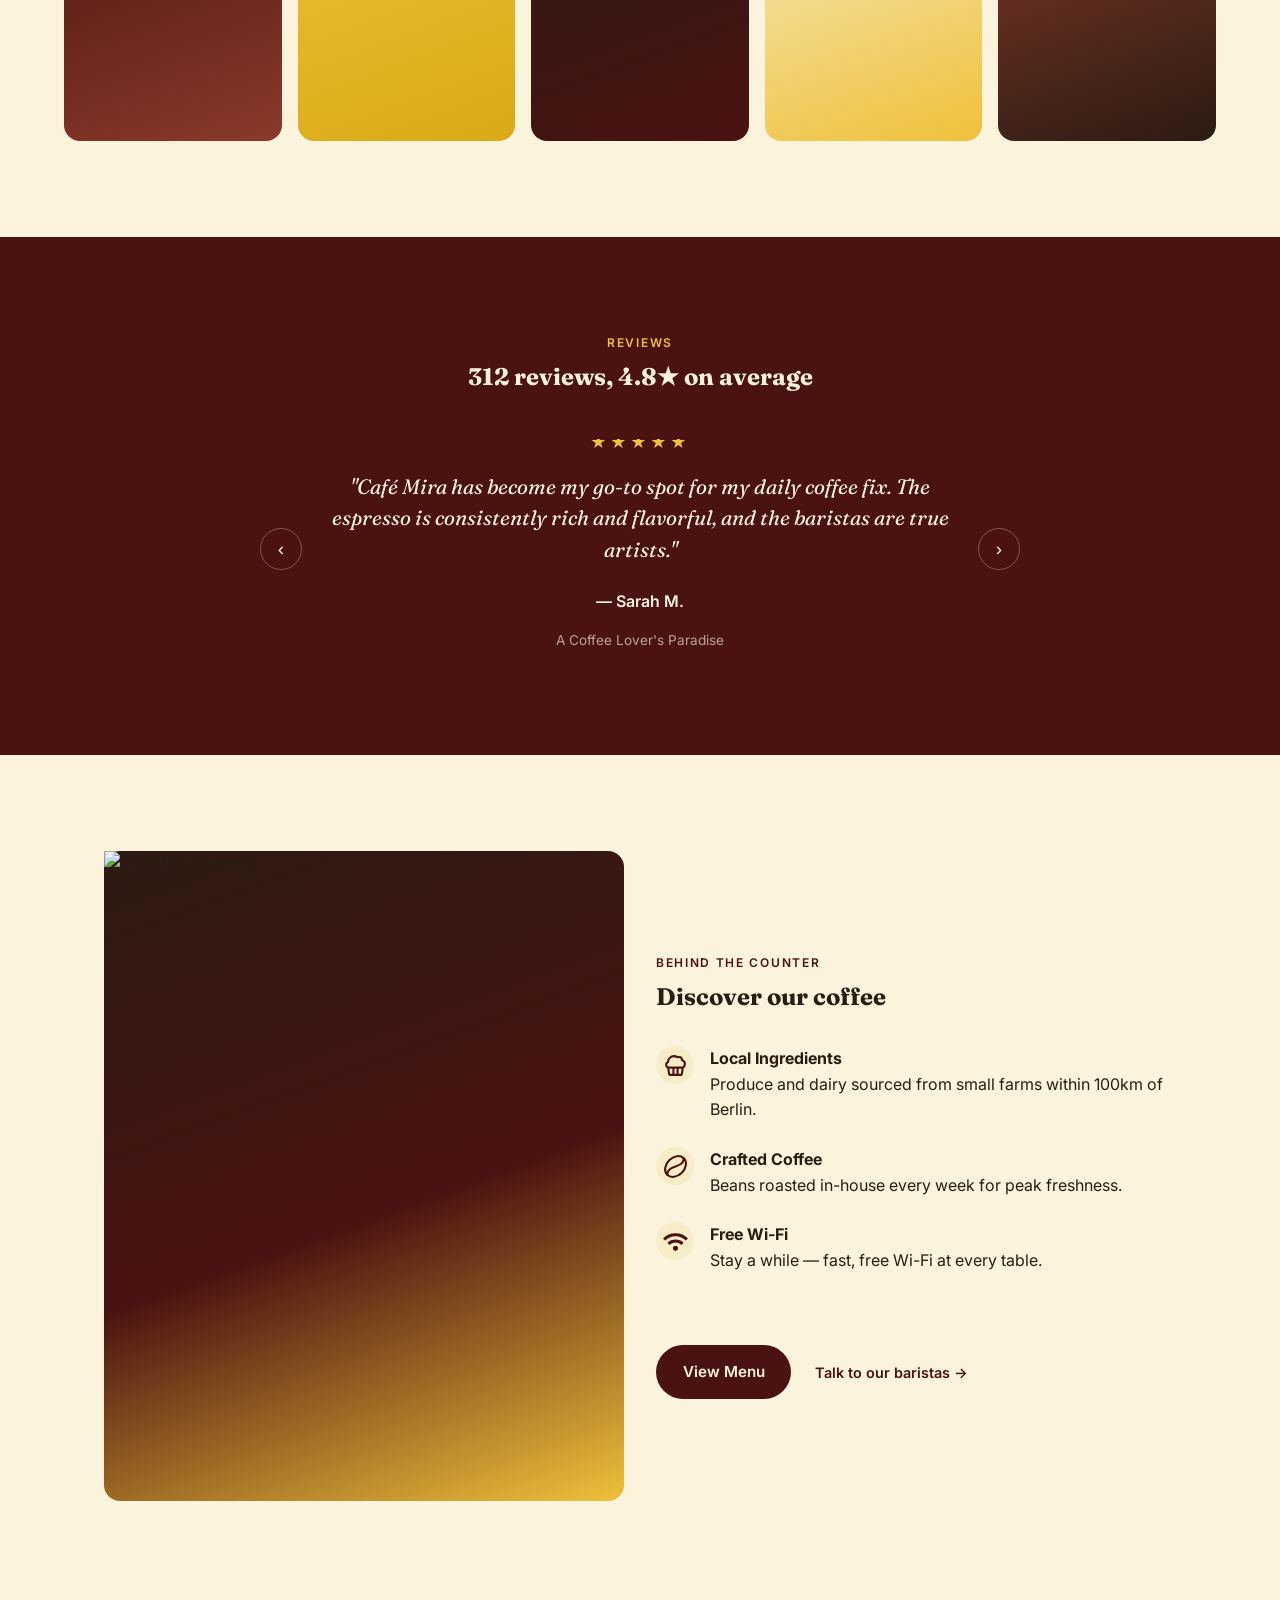
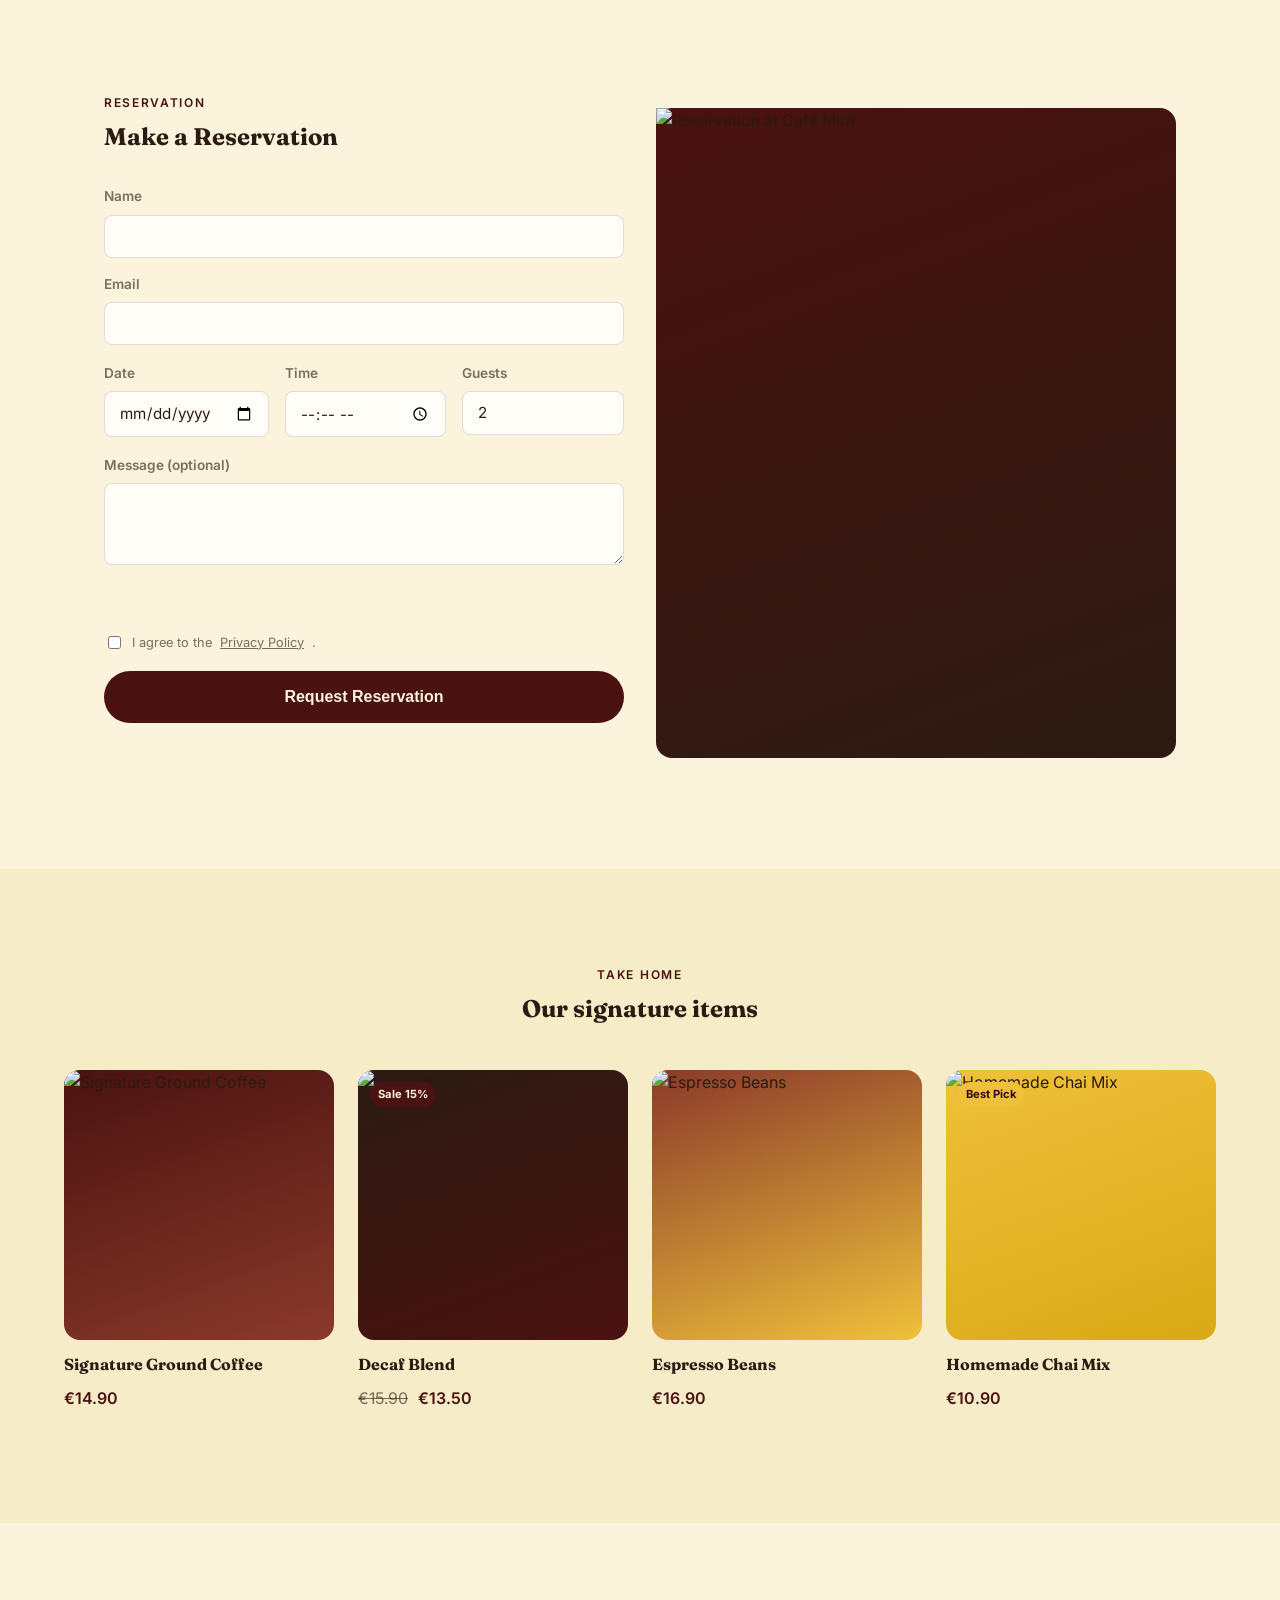
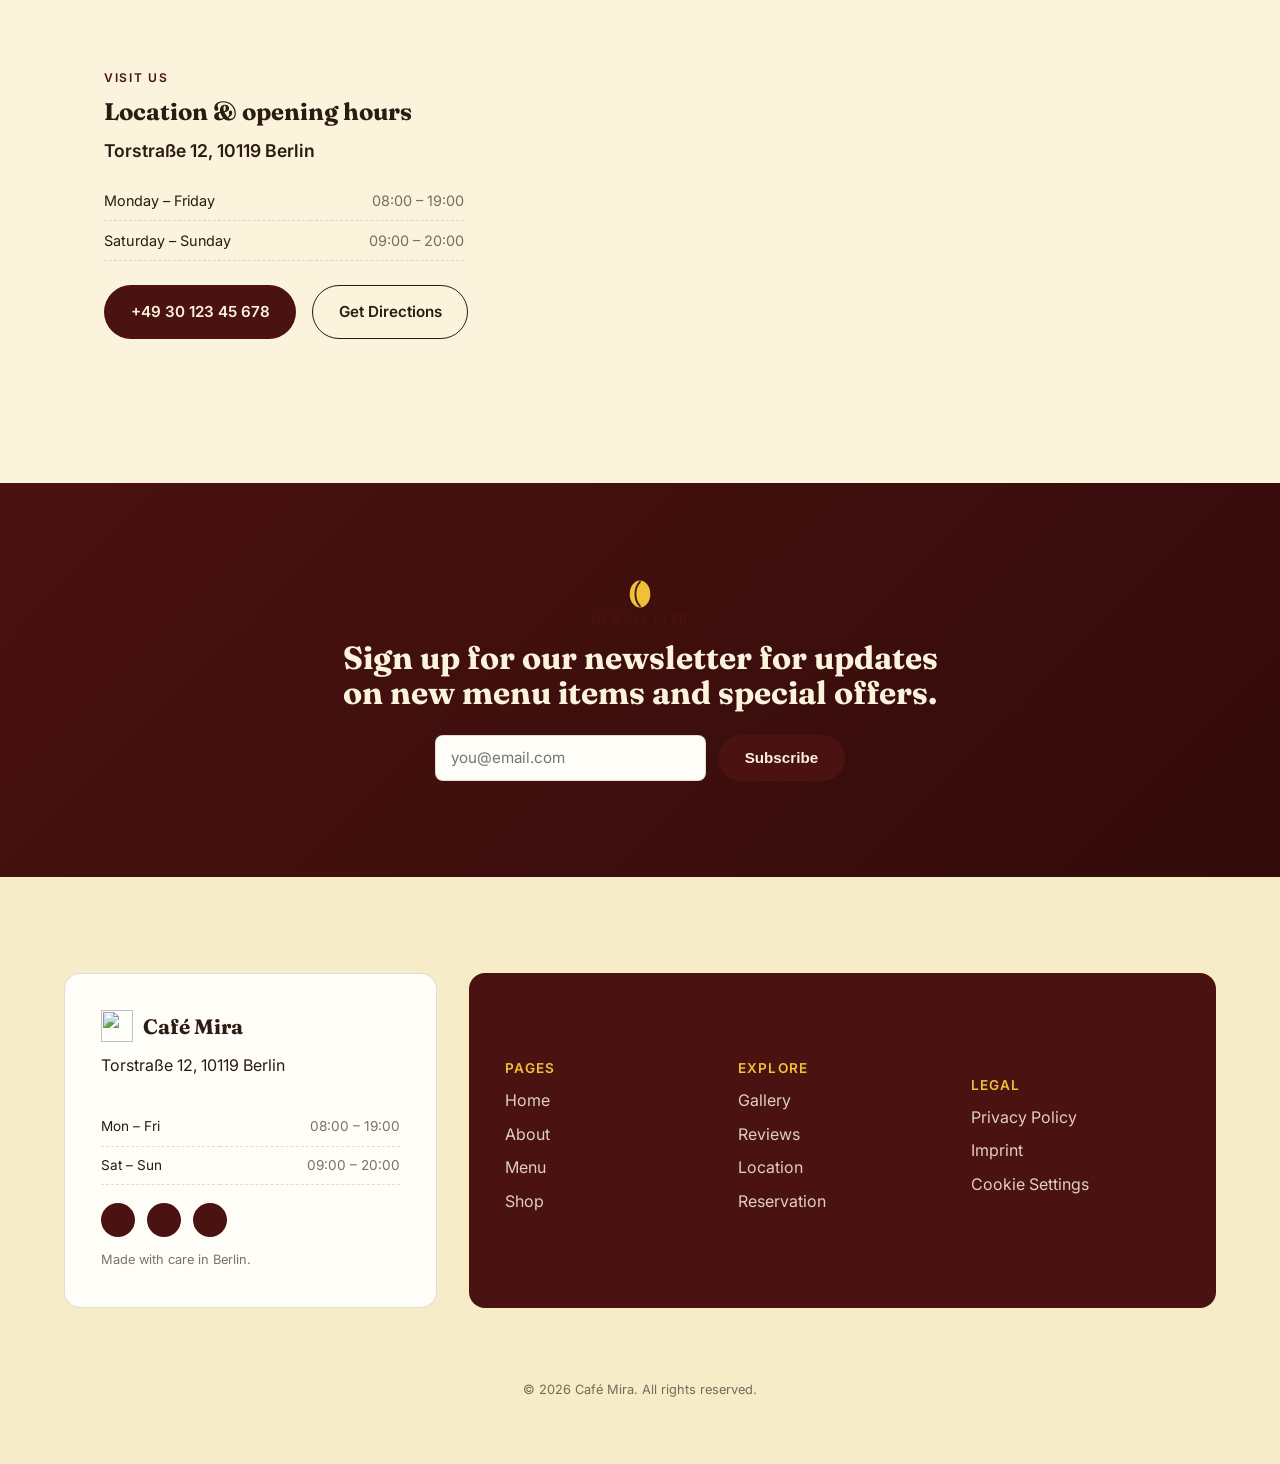
==== commit a0617f74: "Add sticky "Back to Kidashi Design" side tab Fixed pill button on the left edge, vertically centered" ====
--- a/index.html
+++ b/index.html
@@ -529,5 +529,6 @@
 </footer>
 
 <script src="js/main.js"></script>
+<script src="js/back-to-kidashi-tab.js"></script>
 </body>
 </html>
--- a/css/style.css
+++ b/css/style.css
@@ -651,3 +651,53 @@
 @media(max-width:520px){
   .footer__card--maroon{grid-template-columns:1fr;}
 }
+
+/* Kidashi Design – sticky side tab */
+.kidashi-tab{
+  position:fixed;
+  left:0;
+  top:50%;
+  transform:translateY(-50%);
+  z-index:9999;
+  display:flex;
+  align-items:center;
+  gap:.5rem;
+  min-height:44px;
+  padding:.8rem 1.3rem .8rem 1rem;
+  background:#CBCFAE;
+  color:#fff;
+  font-family:var(--font-b);
+  font-size:.85rem;
+  font-weight:700;
+  line-height:1.1;
+  letter-spacing:.01em;
+  white-space:nowrap;
+  text-decoration:none;
+  border-radius:0 999px 999px 0;
+  box-shadow:0 6px 18px rgba(43,27,18,.22);
+  transition:transform .25s ease, background-color .25s ease, box-shadow .25s ease;
+}
+.kidashi-tab:hover,
+.kidashi-tab:focus-visible{
+  background:#B4B993;
+  box-shadow:0 8px 22px rgba(43,27,18,.28);
+  transform:translateY(-50%) translateX(4px);
+}
+.kidashi-tab:focus-visible{
+  outline:2px solid #fff;
+  outline-offset:2px;
+}
+.kidashi-tab__icon{
+  display:inline-flex;
+  flex-shrink:0;
+  line-height:0;
+}
+.kidashi-tab__icon svg{display:block;width:14px;height:14px;}
+@media(max-width:640px){
+  .kidashi-tab{
+    padding:.65rem 1rem .65rem .75rem;
+    font-size:.72rem;
+    gap:.35rem;
+  }
+  .kidashi-tab__icon svg{width:12px;height:12px;}
+}
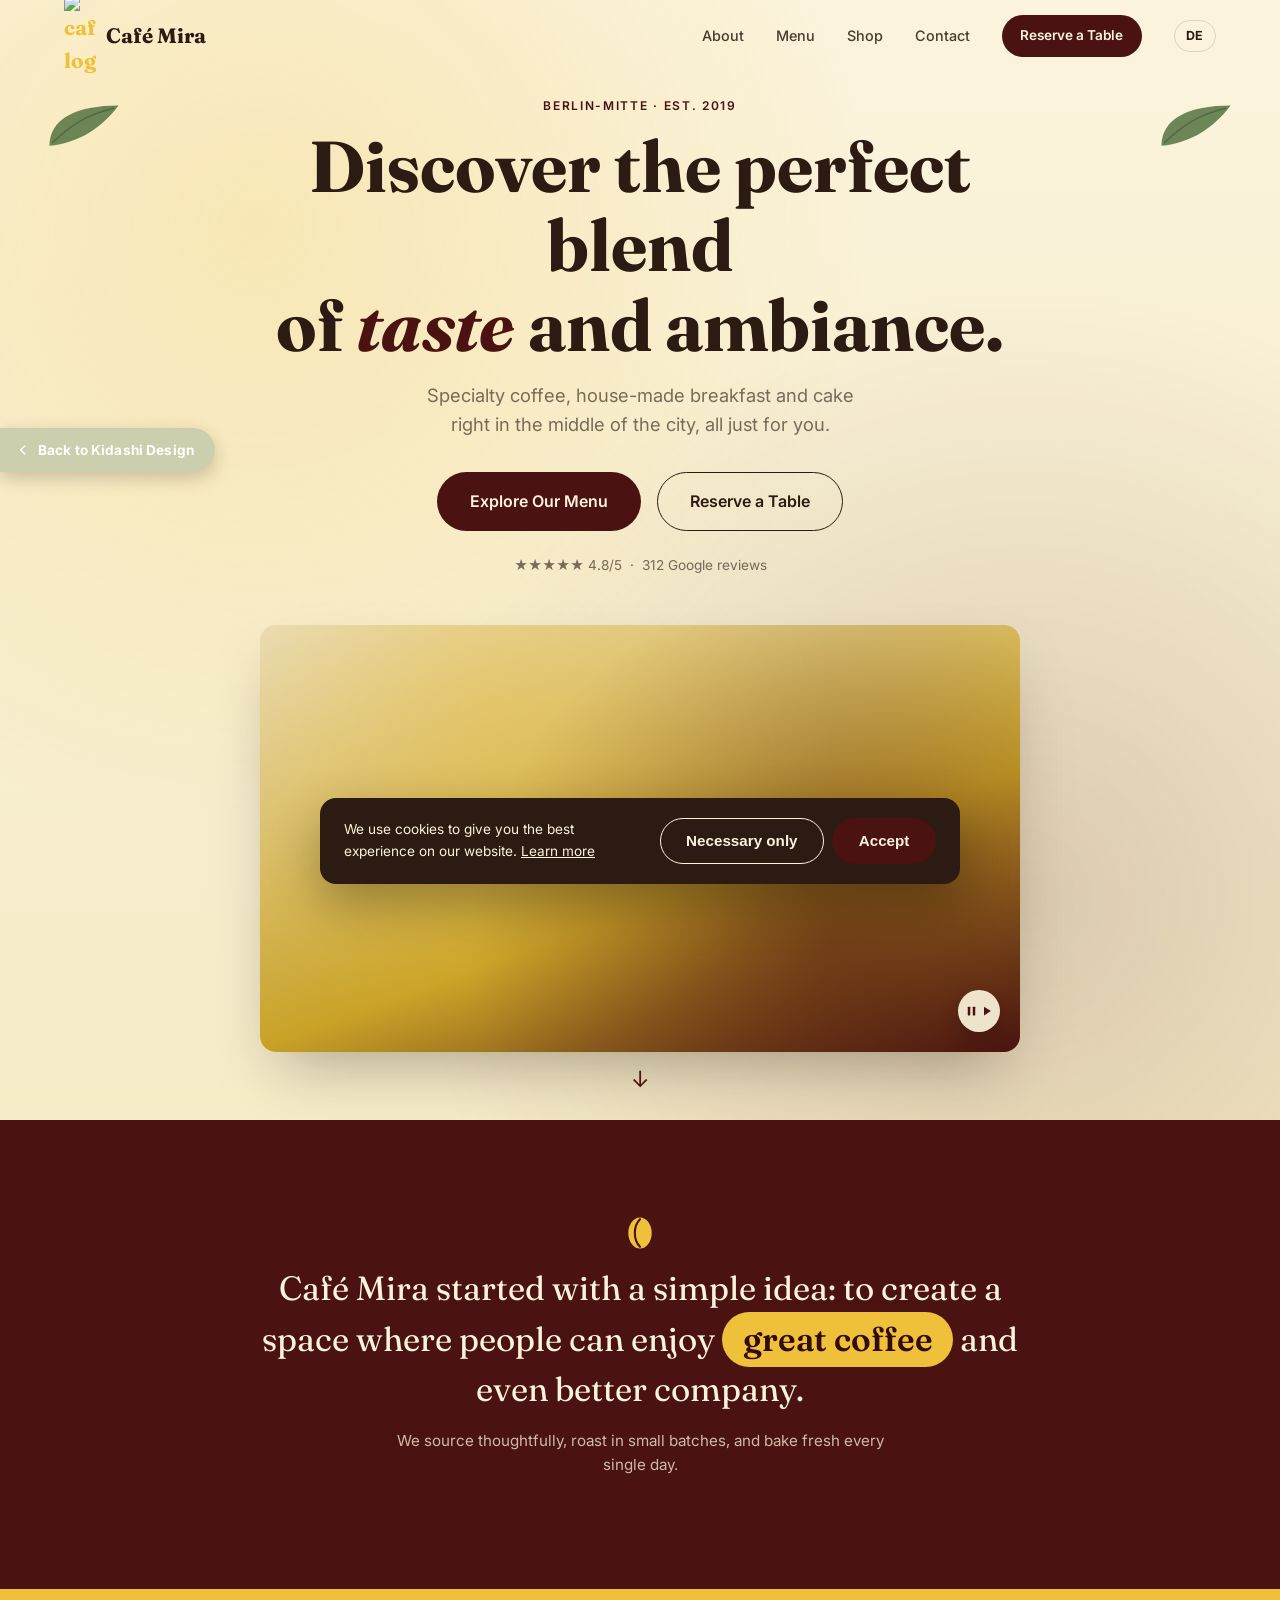
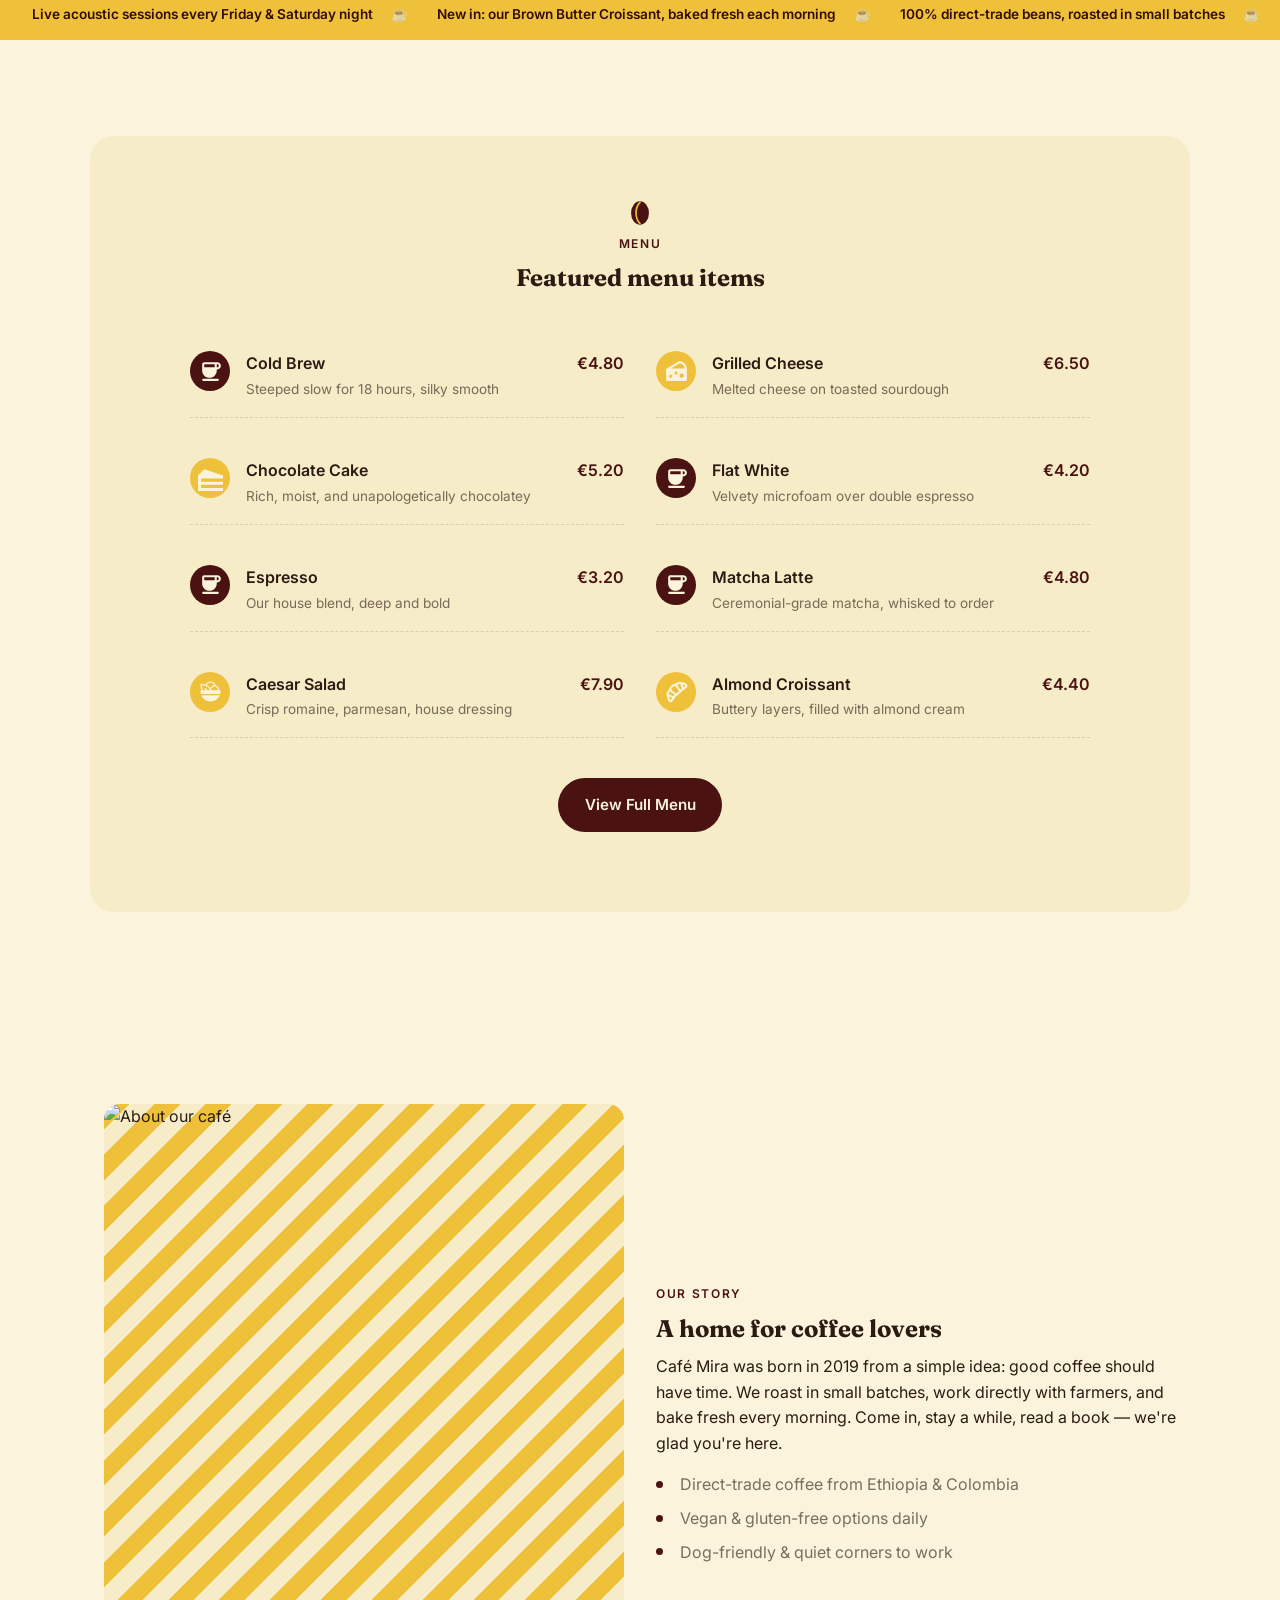
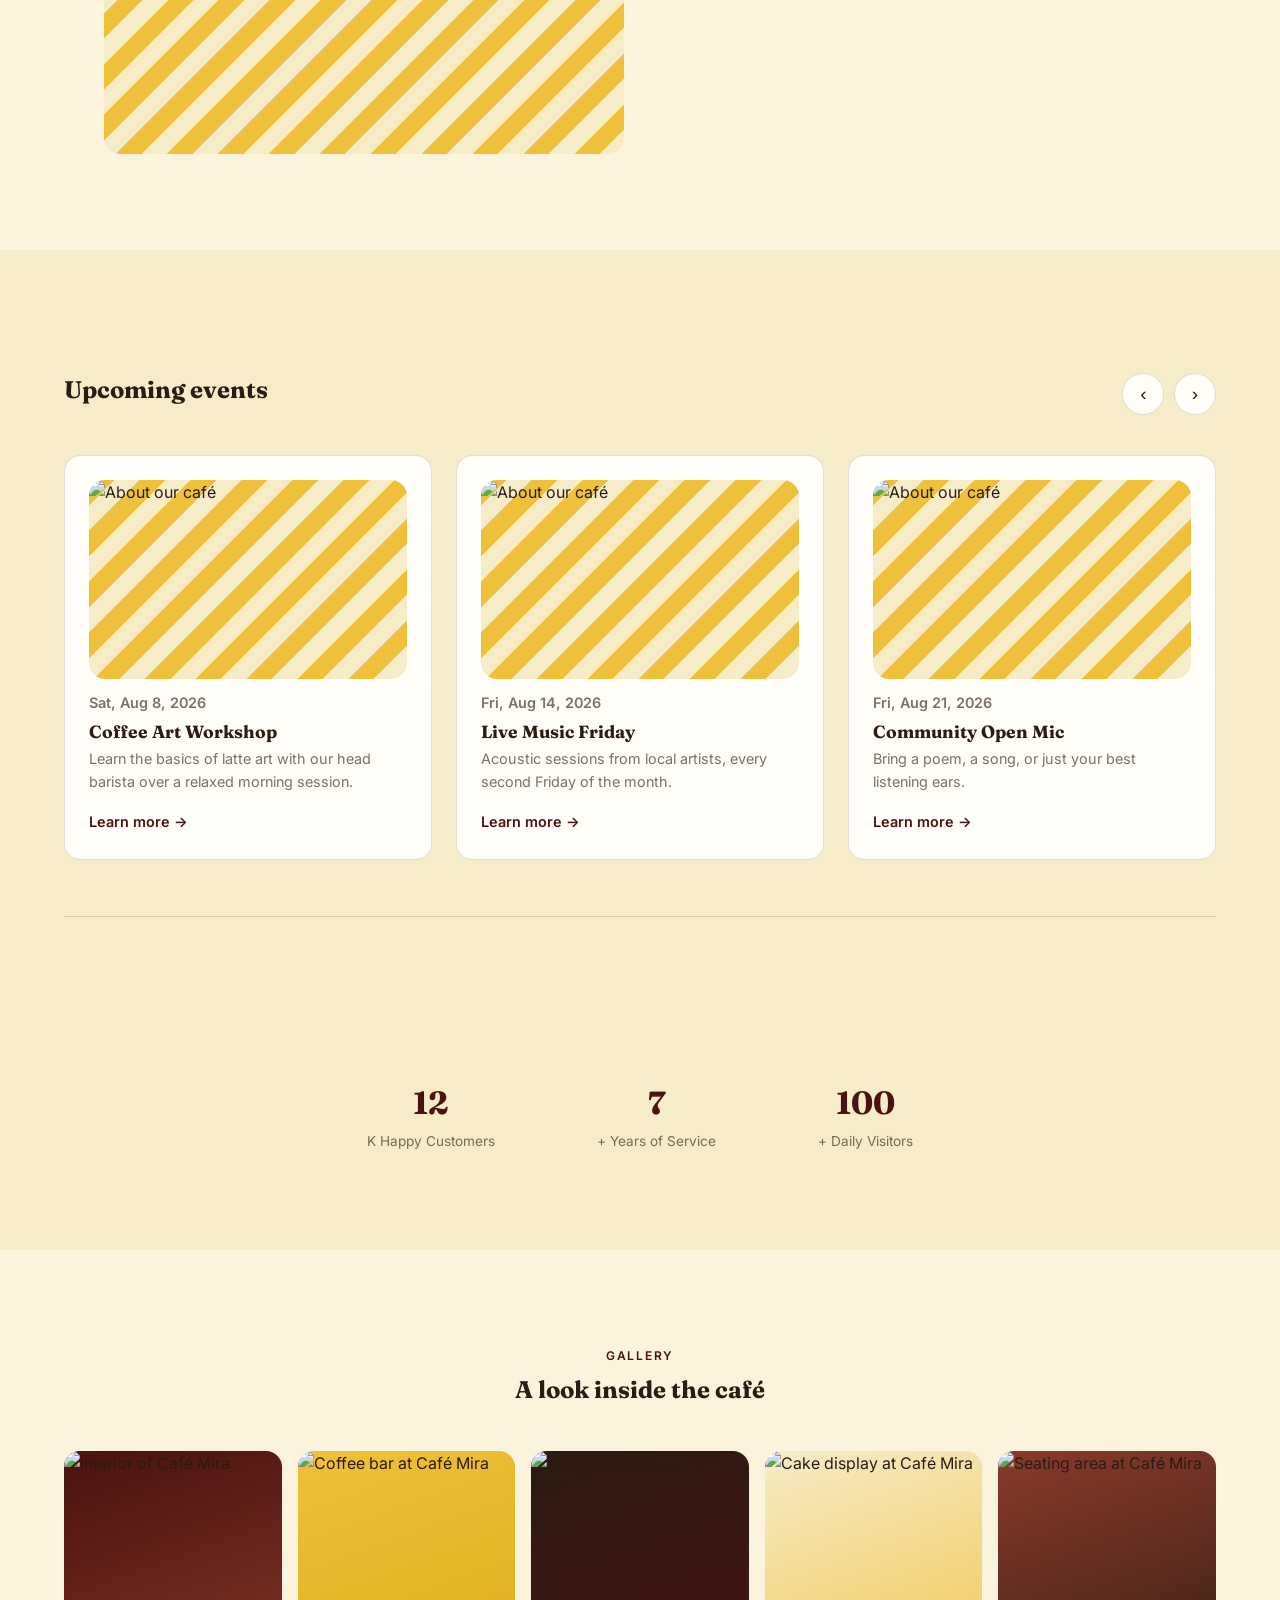
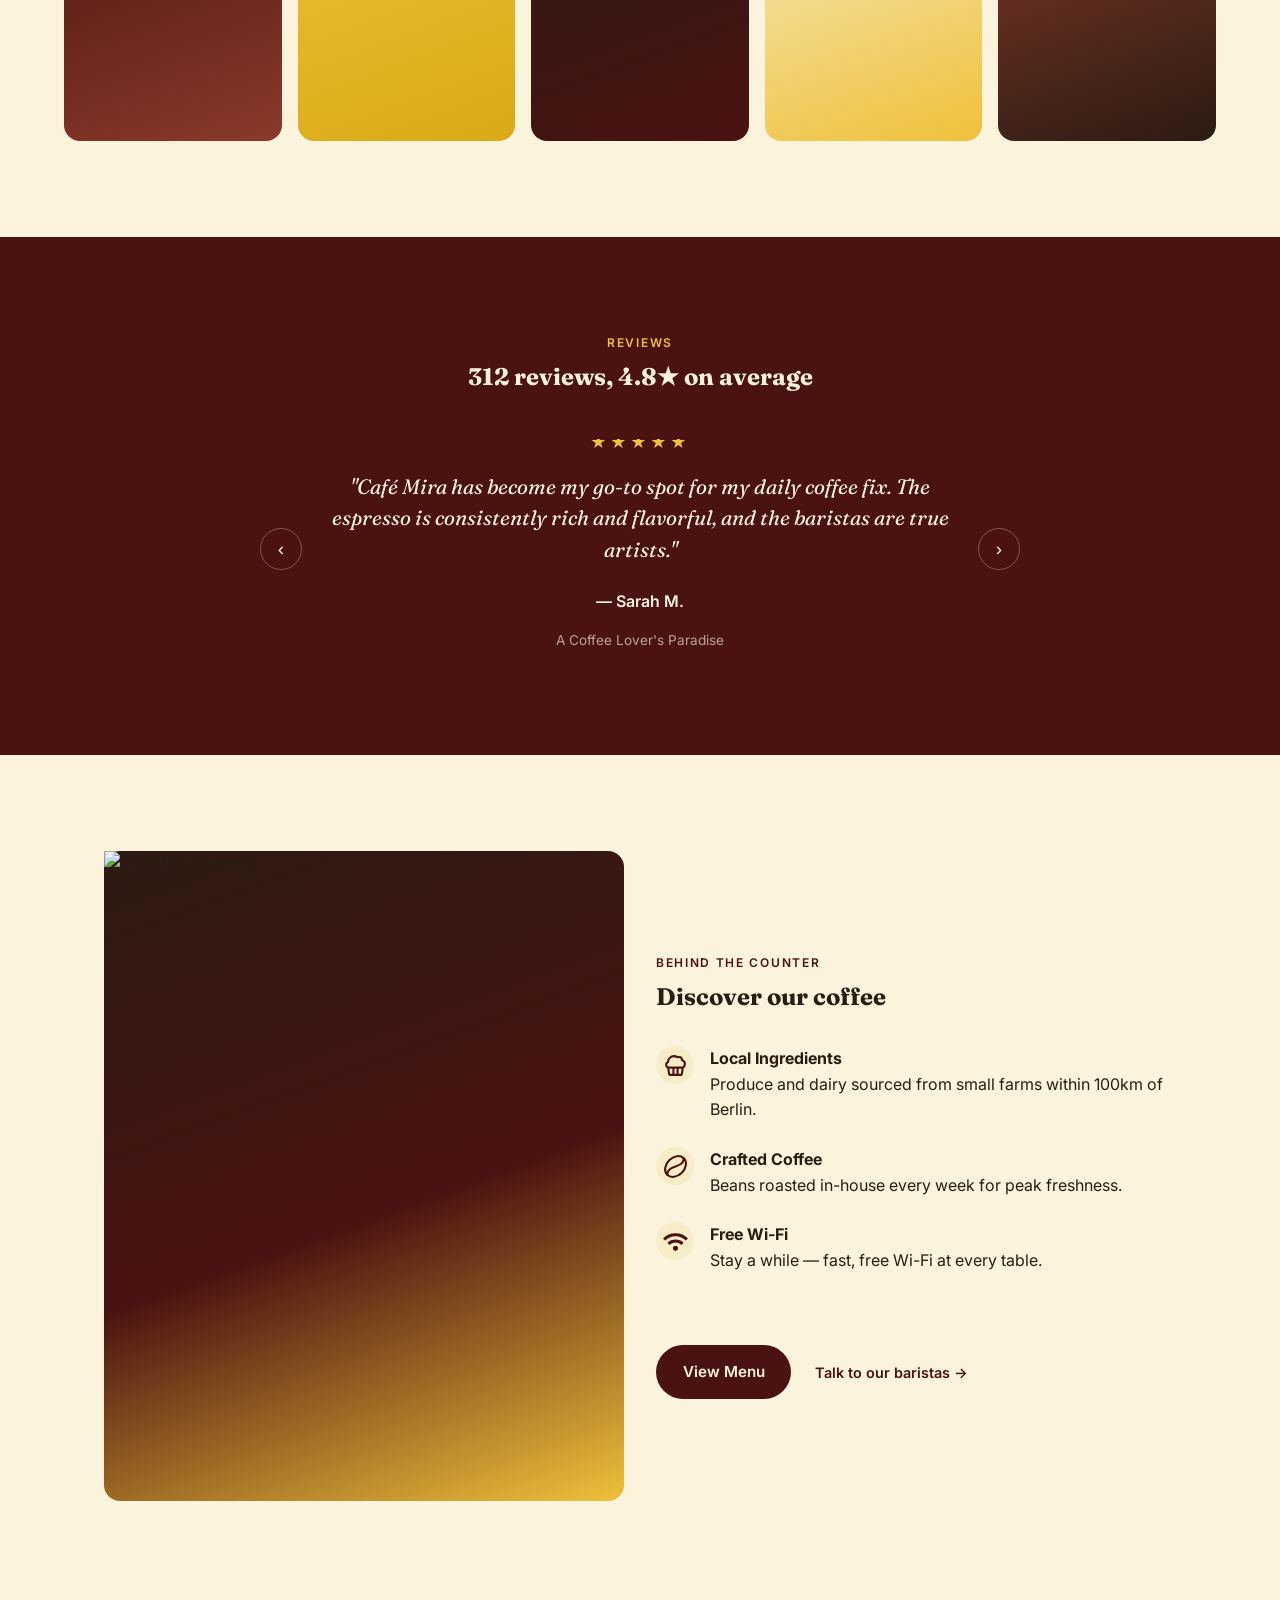
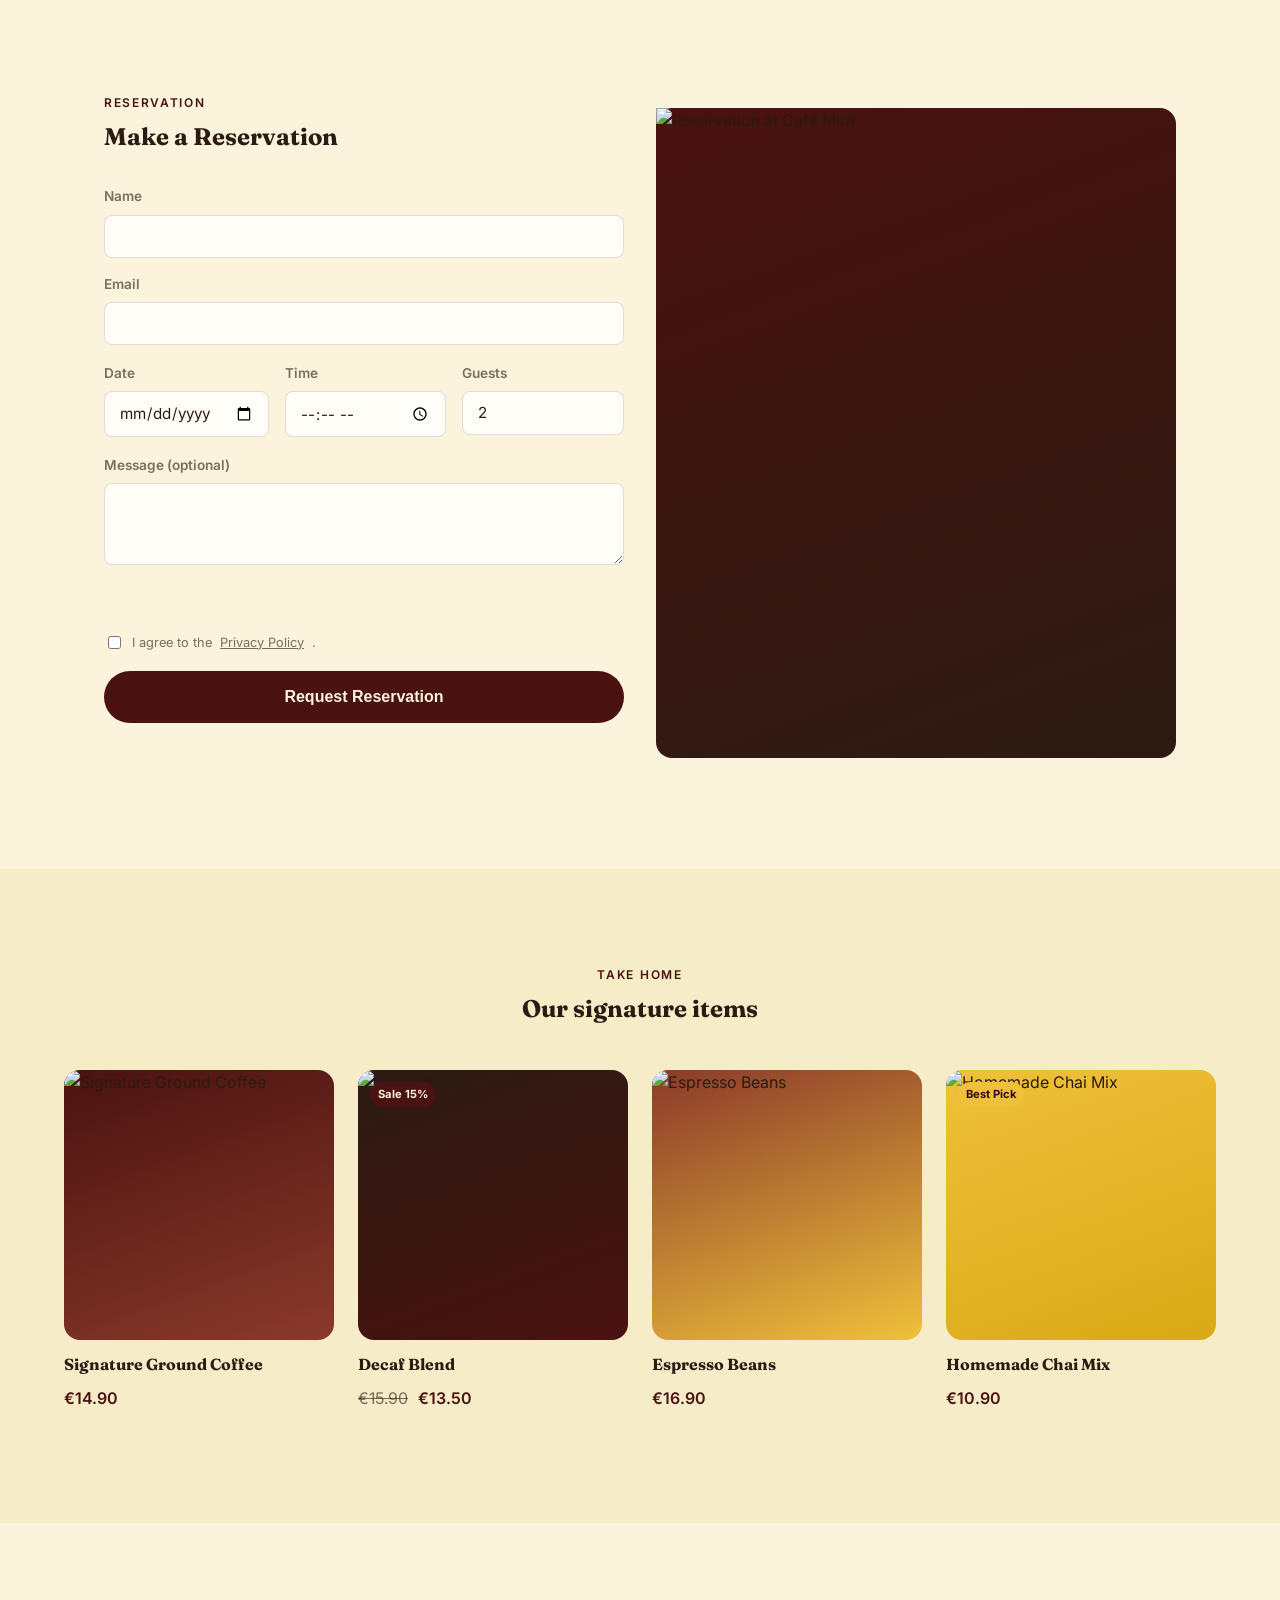
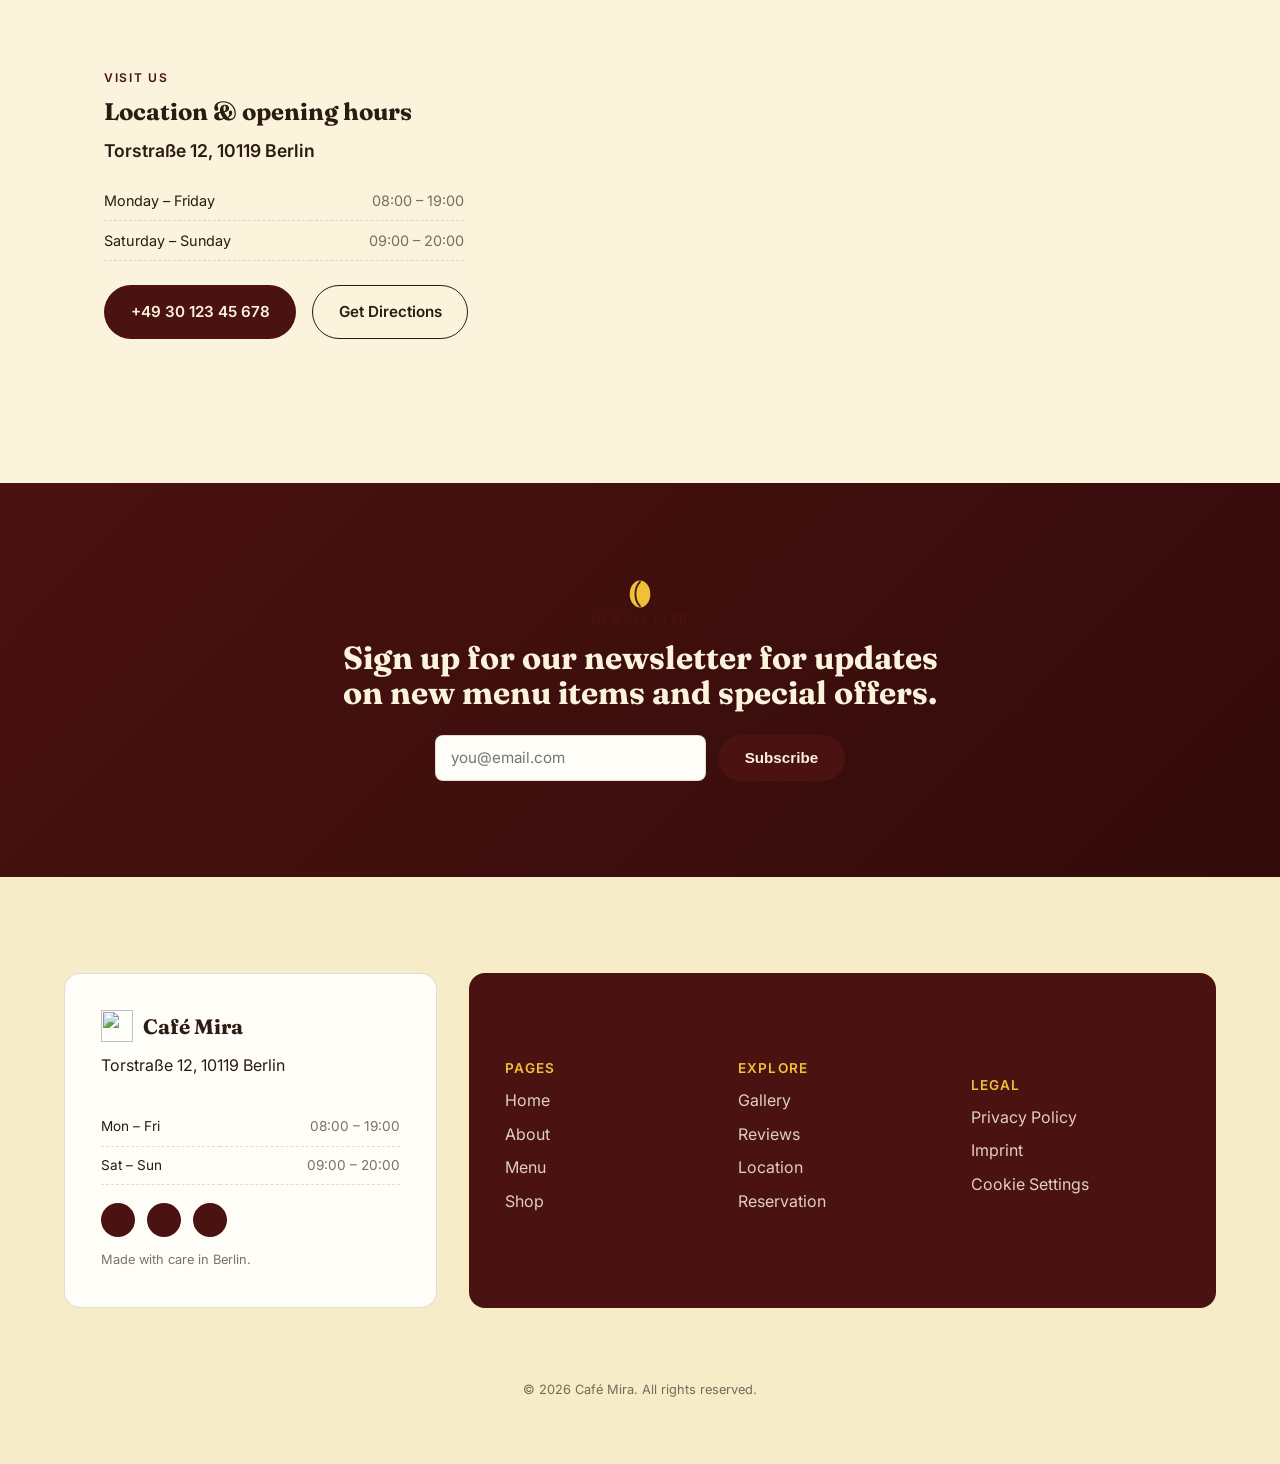
==== commit e29c651a: "Embed Kidashi tab directly, drop hover movement Replace the JS-injected component with the exact mar" ====
--- a/index.html
+++ b/index.html
@@ -63,6 +63,7 @@
 </script>
 </head>
 <body>
+<a class="kidashi-tab" href="https://www.kidashidesign.com/"><svg class="kidashi-tab__icon" viewBox="0 0 24 24" width="16" height="16" aria-hidden="true" focusable="false"><path d="M15 5l-7 7 7 7" fill="none" stroke="currentColor" stroke-width="2.4" stroke-linecap="round" stroke-linejoin="round"></path></svg><span class="kidashi-tab__label">Back to Kidashi Design</span></a>
 
 <!-- Cookie consent (GDPR / EU market) -->
 <div class="cookie-banner" id="cookieBanner" role="dialog" aria-live="polite" aria-label="Cookie notice">
@@ -529,6 +530,5 @@
 </footer>
 
 <script src="js/main.js"></script>
-<script src="js/back-to-kidashi-tab.js"></script>
 </body>
 </html>
--- a/css/style.css
+++ b/css/style.css
@@ -675,29 +675,27 @@
   text-decoration:none;
   border-radius:0 999px 999px 0;
   box-shadow:0 6px 18px rgba(43,27,18,.22);
-  transition:transform .25s ease, background-color .25s ease, box-shadow .25s ease;
+  transition:background-color .25s ease;
 }
 .kidashi-tab:hover,
 .kidashi-tab:focus-visible{
   background:#B4B993;
-  box-shadow:0 8px 22px rgba(43,27,18,.28);
-  transform:translateY(-50%) translateX(4px);
 }
 .kidashi-tab:focus-visible{
   outline:2px solid #fff;
   outline-offset:2px;
 }
 .kidashi-tab__icon{
-  display:inline-flex;
+  display:block;
   flex-shrink:0;
-  line-height:0;
-}
-.kidashi-tab__icon svg{display:block;width:14px;height:14px;}
+  width:14px;
+  height:14px;
+}
 @media(max-width:640px){
   .kidashi-tab{
     padding:.65rem 1rem .65rem .75rem;
     font-size:.72rem;
     gap:.35rem;
   }
-  .kidashi-tab__icon svg{width:12px;height:12px;}
-}
+  .kidashi-tab__icon{width:12px;height:12px;}
+}
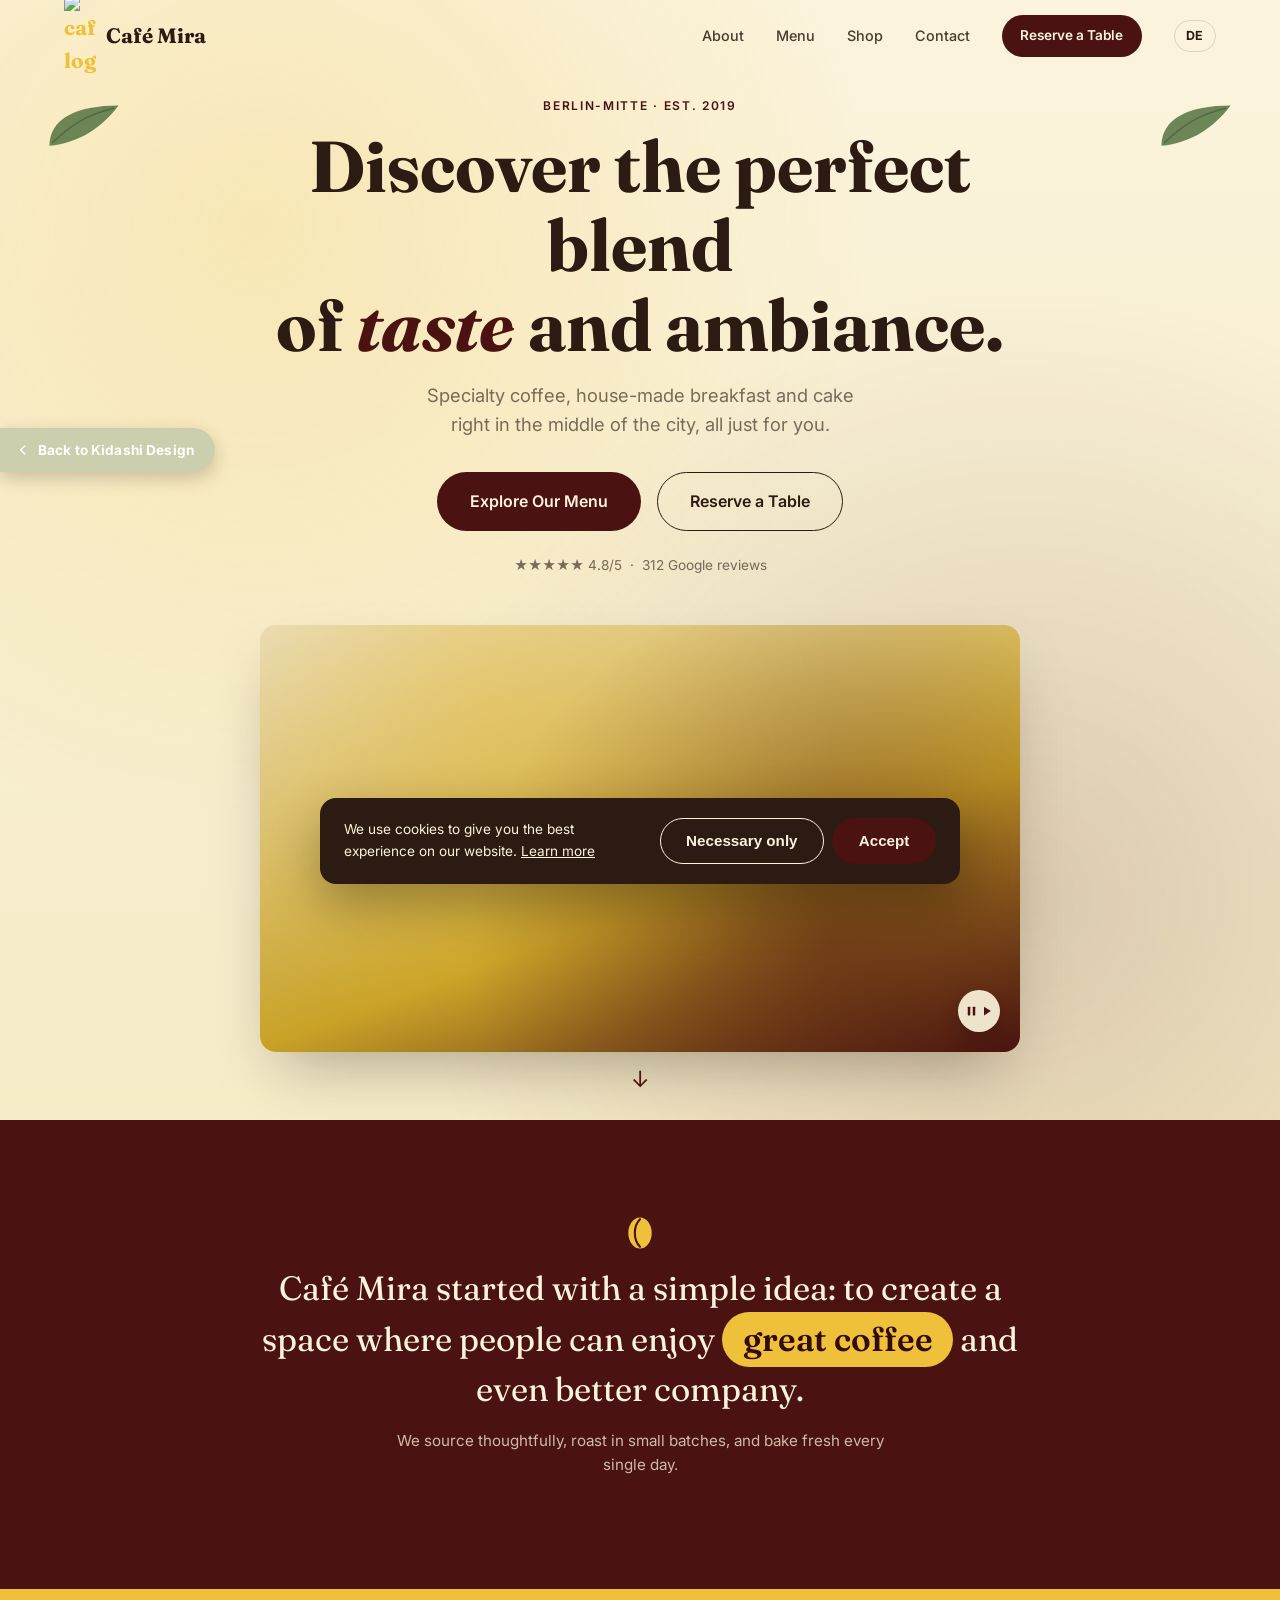
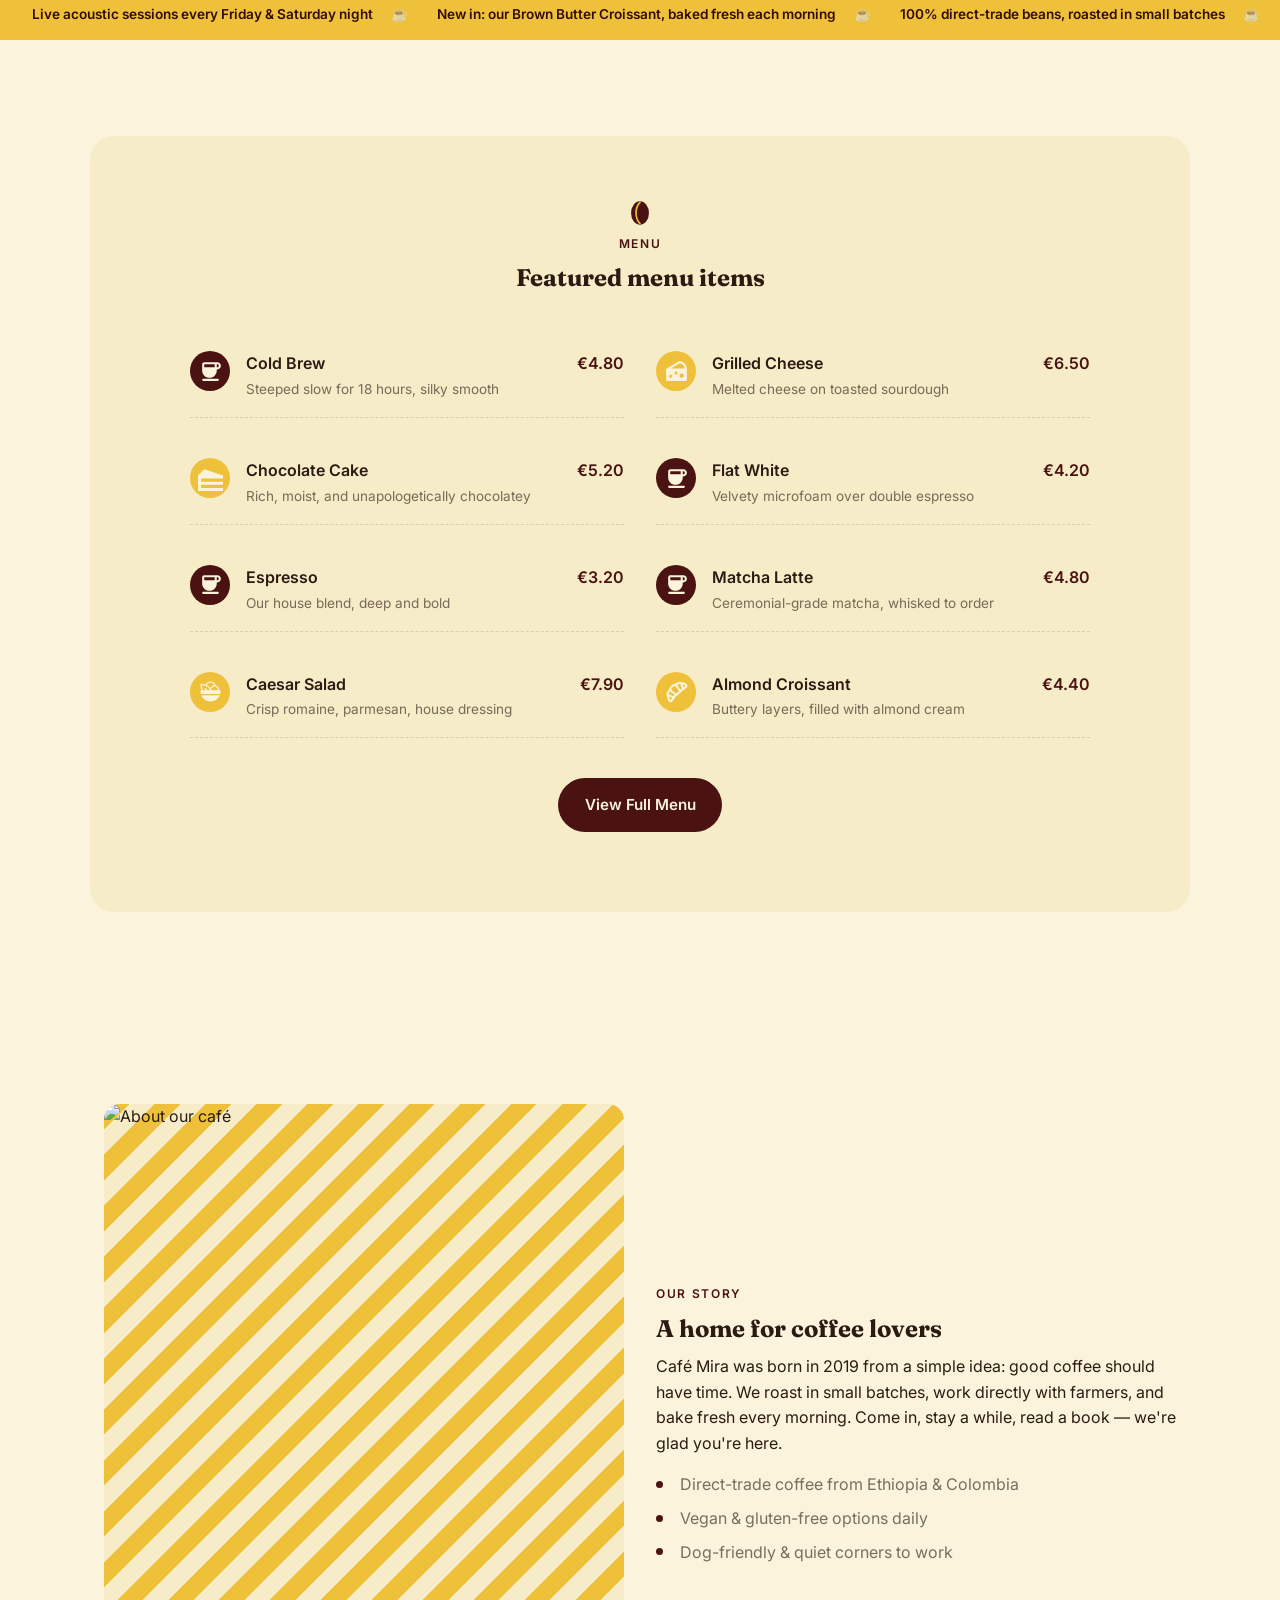
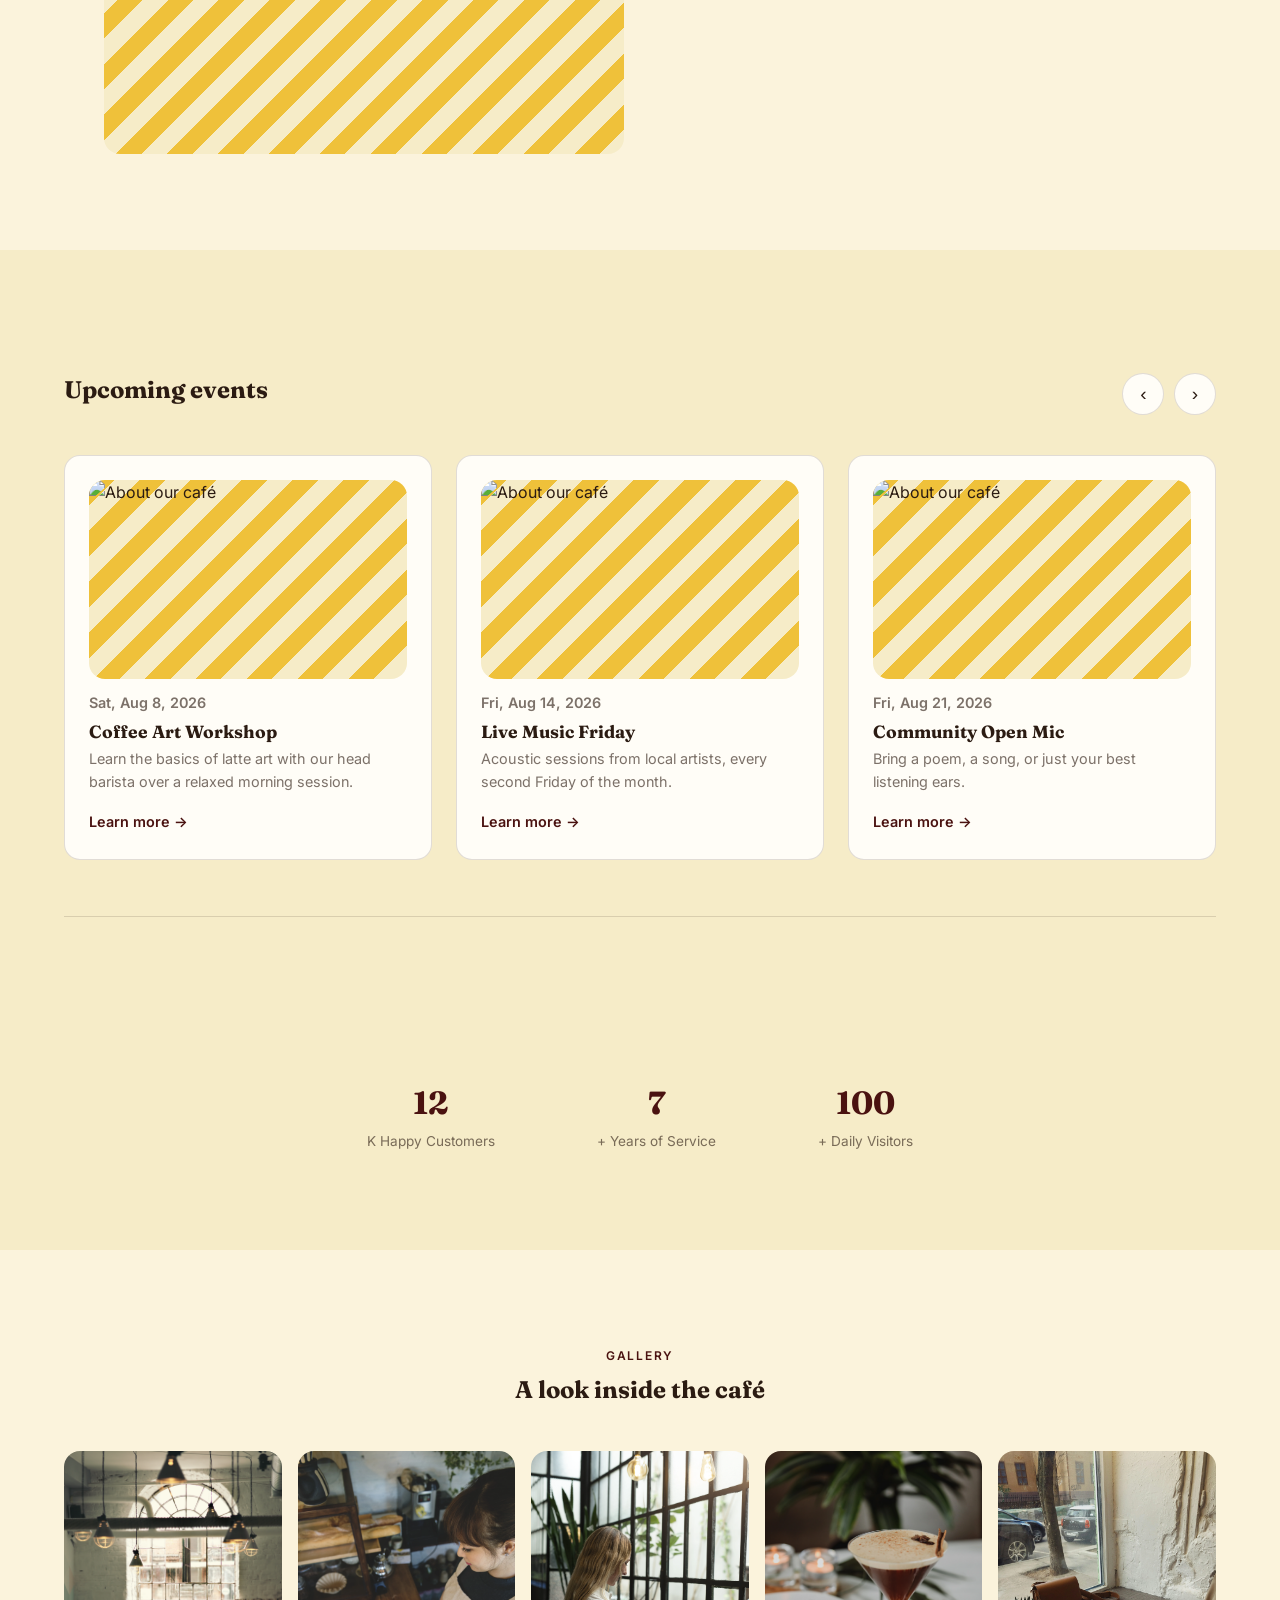
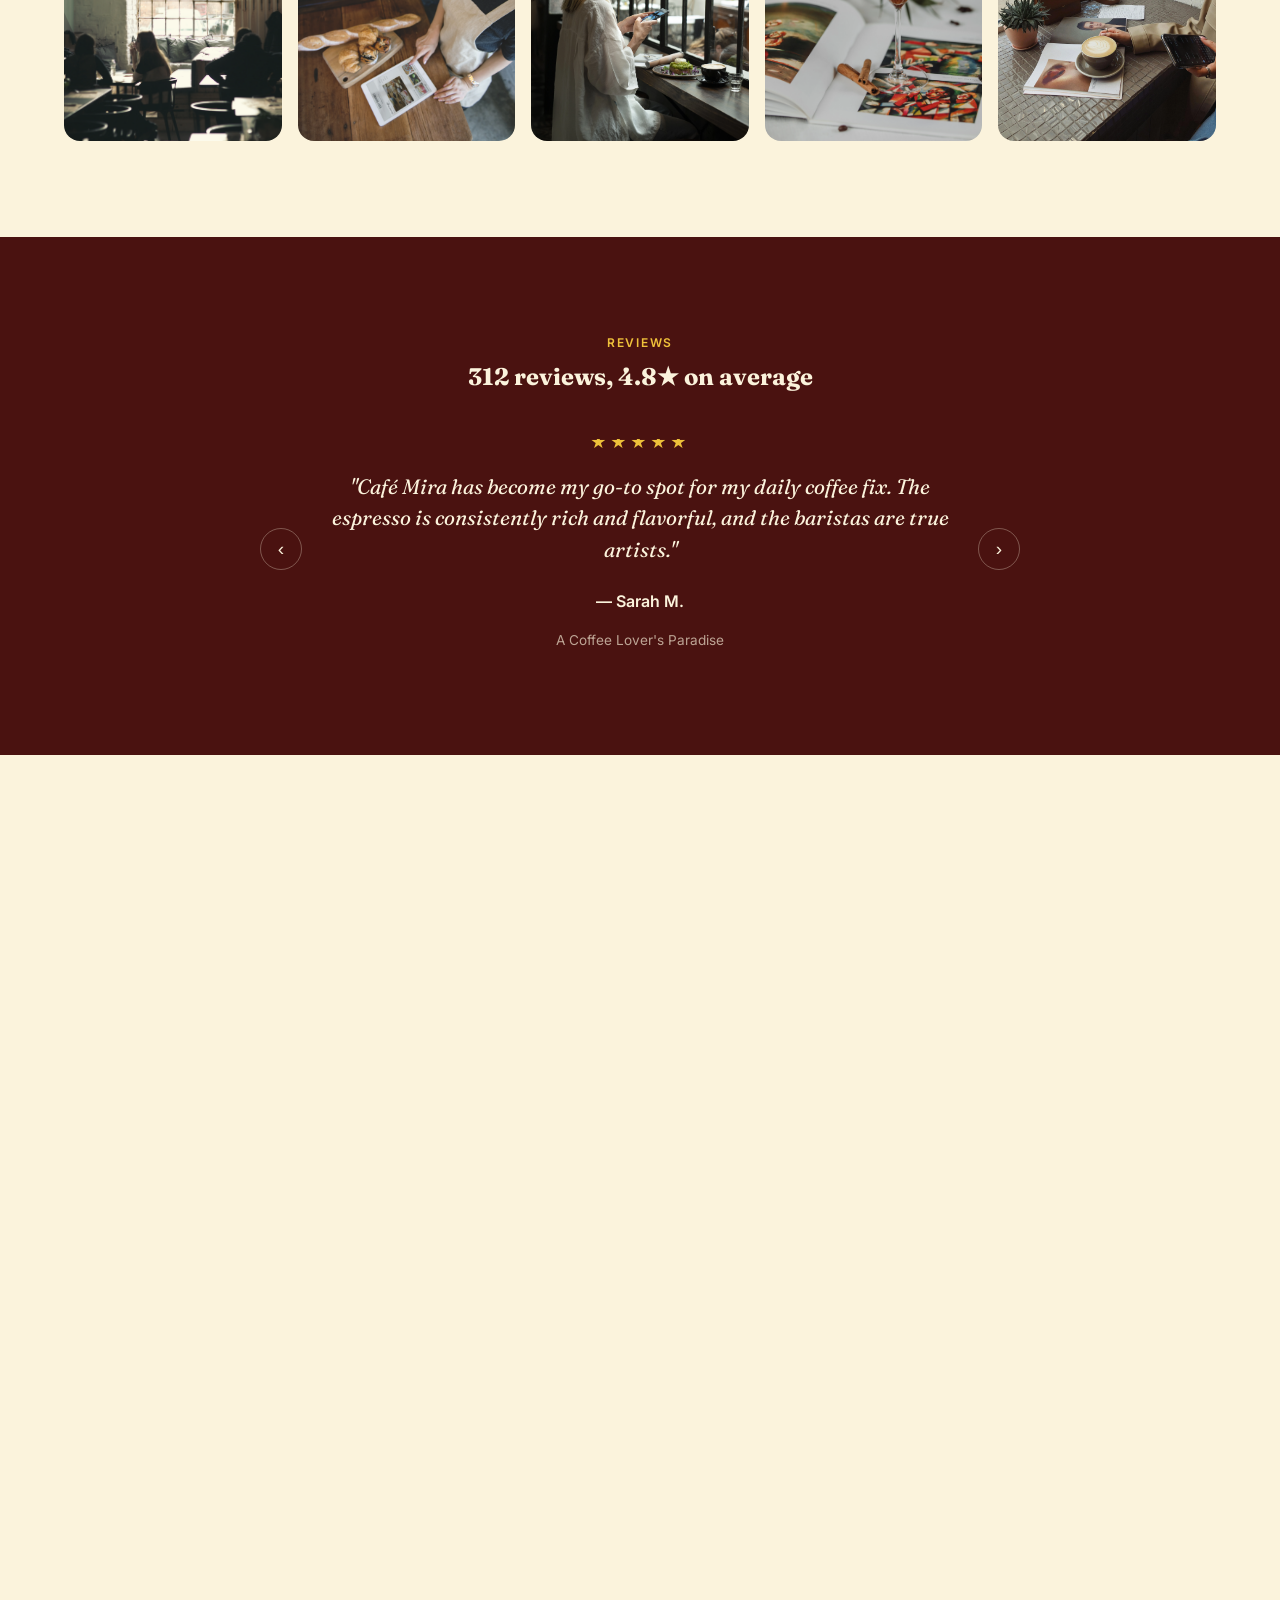
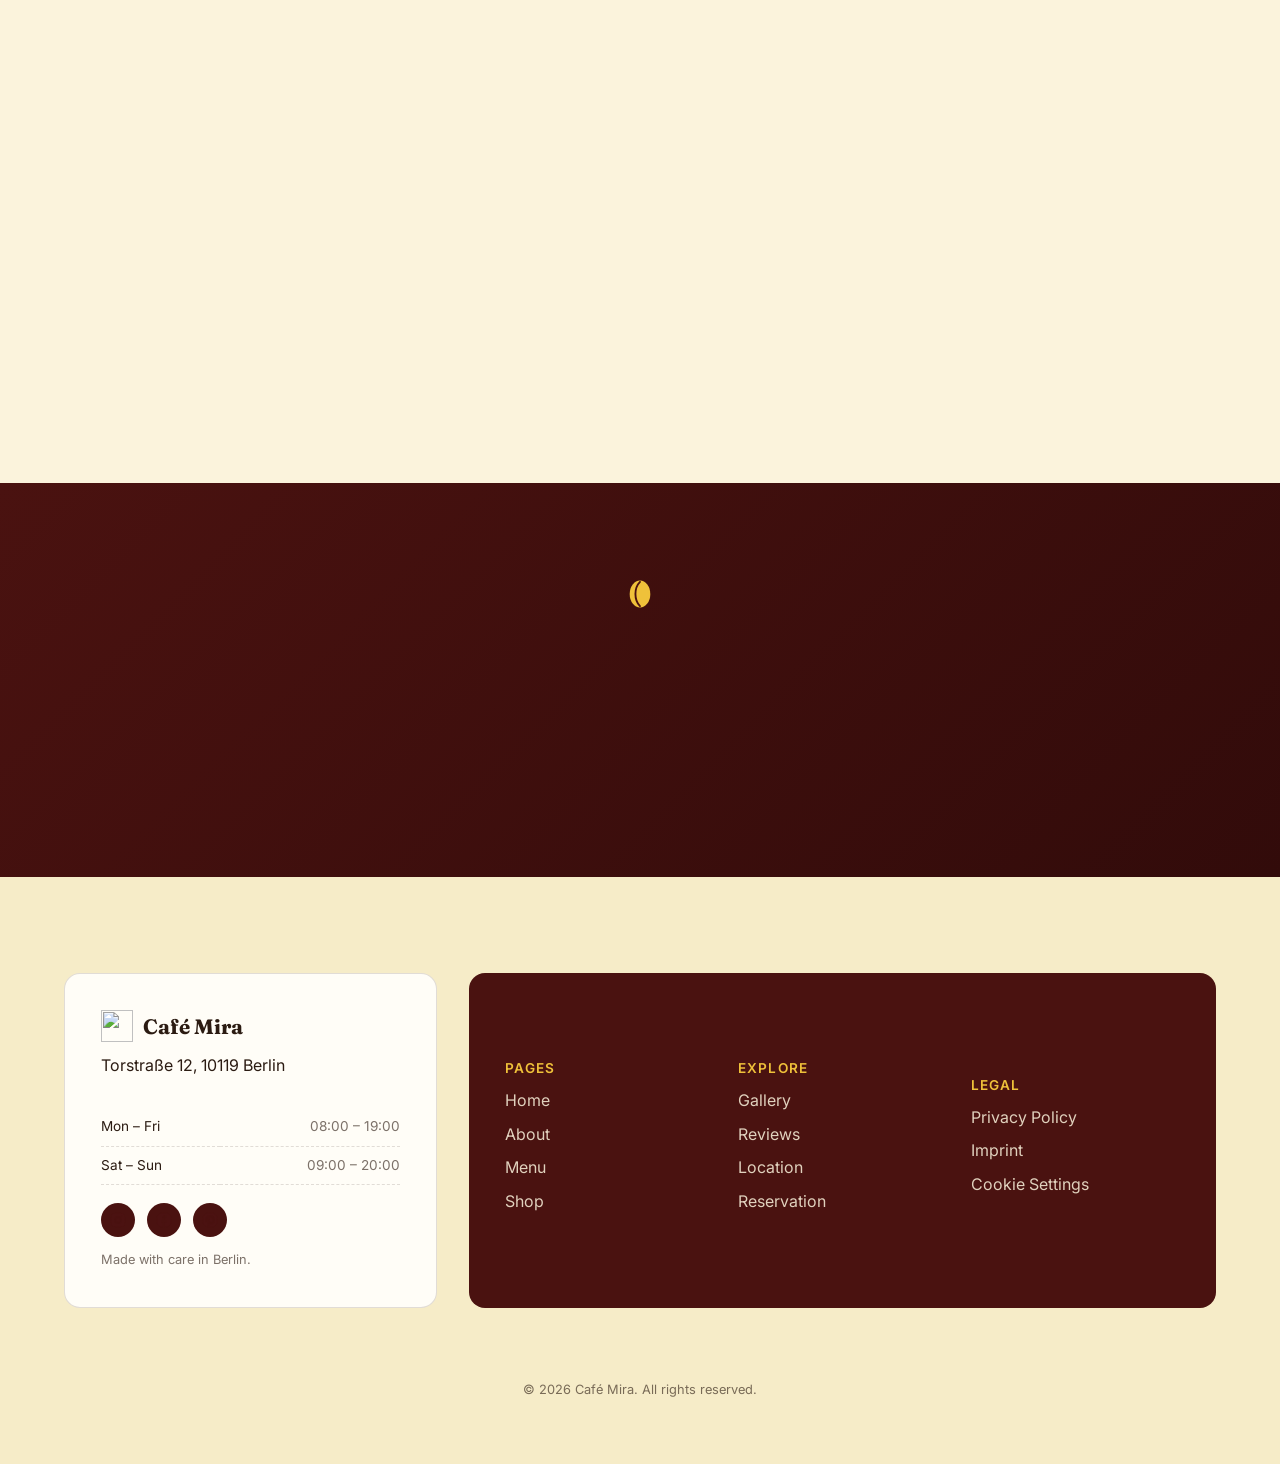
==== commit 3cd7402d: "Use new compressed gallery images in gallery row (EN + DE) Co-Authored-By: Claude Sonnet 5.5 <norepl" ====
--- a/index.html
+++ b/index.html
@@ -309,11 +309,11 @@
   <p class="eyebrow center reveal">Gallery</p>
   <h2 class="center reveal" style="--i:1">A look inside the café</h2>
   <div class="gallery__row">
-    <img src="images/inside1.jpg" alt="Interior of Café Mira" class="gallery__item gallery__item--a reveal" style="--i:0">
-    <img src="images/inside2.jpg" alt="Coffee bar at Café Mira" class="gallery__item gallery__item--b reveal" style="--i:1">
-    <img src="images/inside3.jpg" alt="Breakfast setup at Café Mira" class="gallery__item gallery__item--c reveal" style="--i:2">
-    <img src="images/inside4.jpg" alt="Cake display at Café Mira" class="gallery__item gallery__item--d reveal" style="--i:3">
-    <img src="images/inside5.jpg" alt="Seating area at Café Mira" class="gallery__item gallery__item--e reveal" style="--i:4">
+    <img src="images/compressed/coffee-shop-with-people.webp" alt="Guests at Café Mira" loading="lazy" class="gallery__item gallery__item--a reveal" style="--i:0">
+    <img src="images/compressed/woman-using-her-digital-tablet.webp" alt="Guest working on a tablet at Café Mira" loading="lazy" class="gallery__item gallery__item--b reveal" style="--i:1">
+    <img src="images/compressed/medium-shot-woman-taking-food-photos.webp" alt="Guest photographing food at Café Mira" loading="lazy" class="gallery__item gallery__item--c reveal" style="--i:2">
+    <img src="images/compressed/side-view-chocolate-martini-with-spices-cinnamon-glass-table.webp" alt="Chocolate martini with cinnamon at Café Mira" loading="lazy" class="gallery__item gallery__item--d reveal" style="--i:3">
+    <img src="images/compressed/employe-aplication-day.webp" alt="Latte by the window at Café Mira" loading="lazy" class="gallery__item gallery__item--e reveal" style="--i:4">
   </div>
 </section>
 
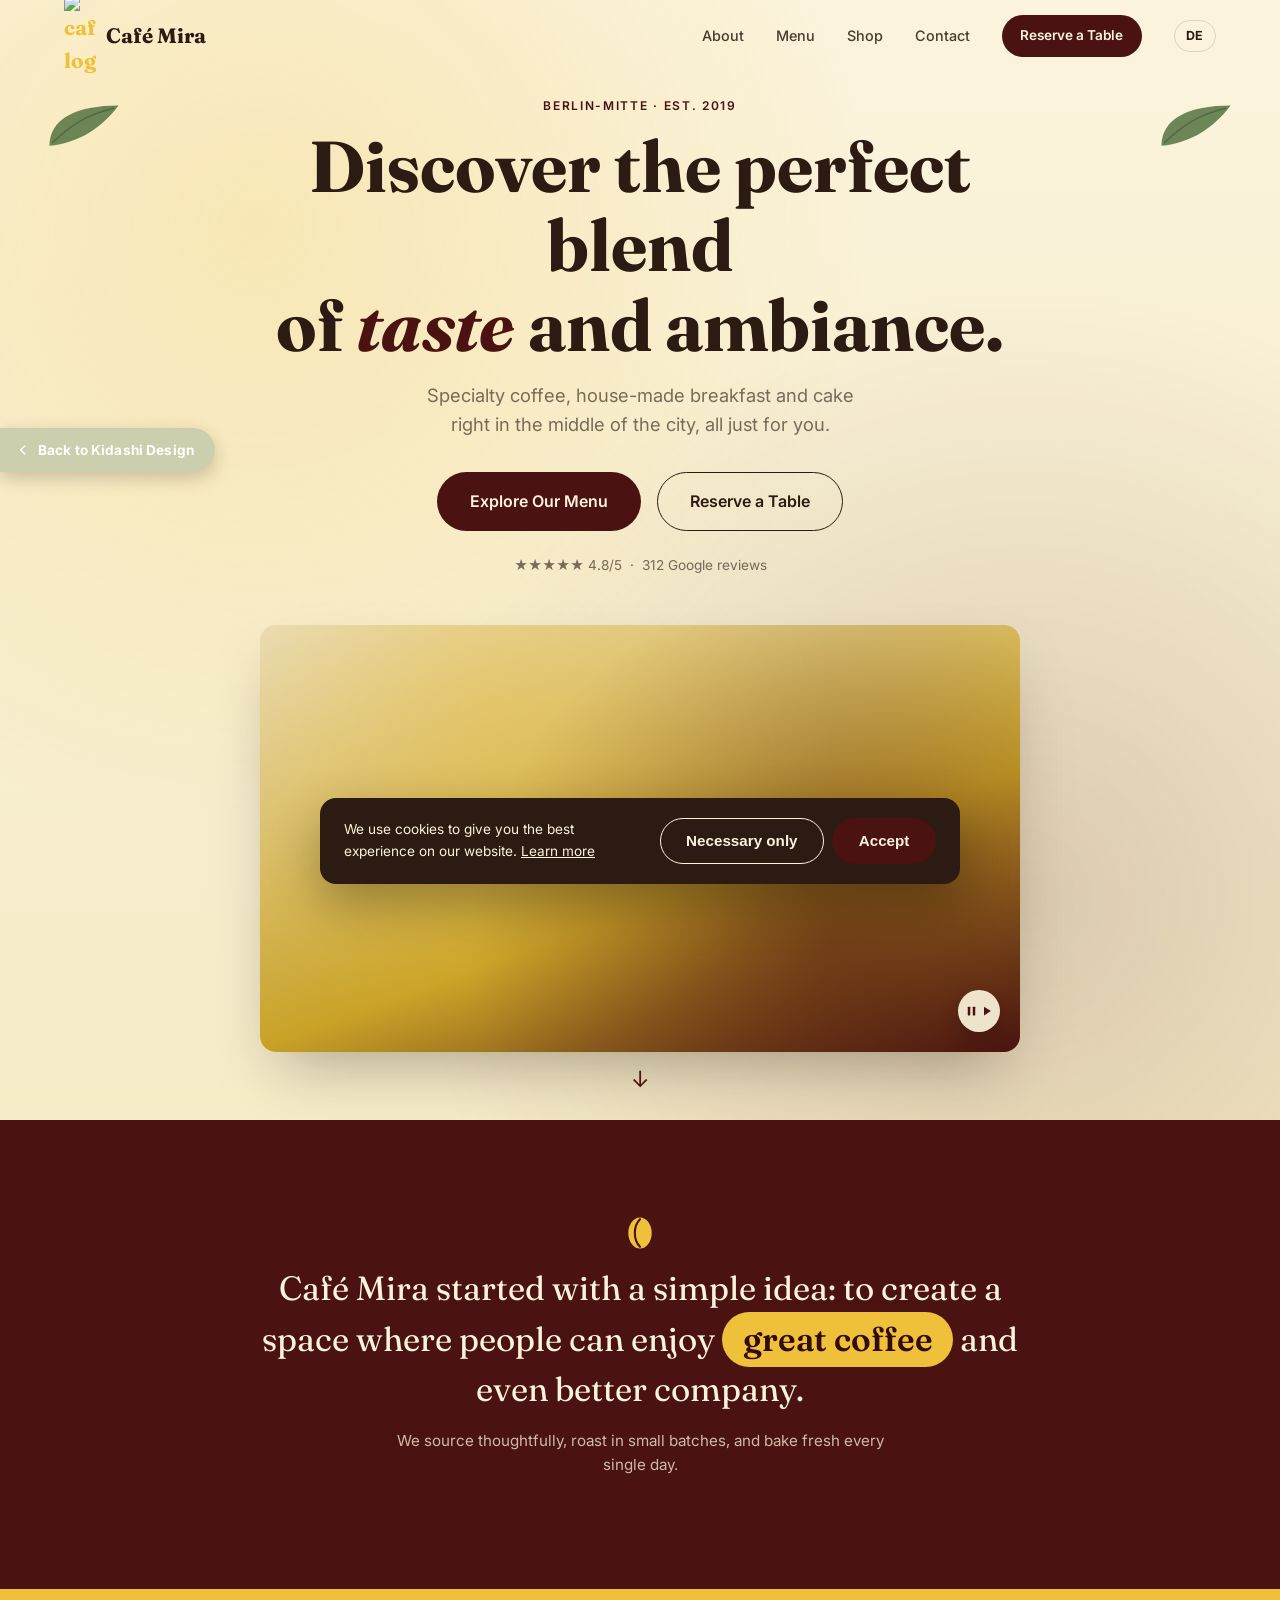
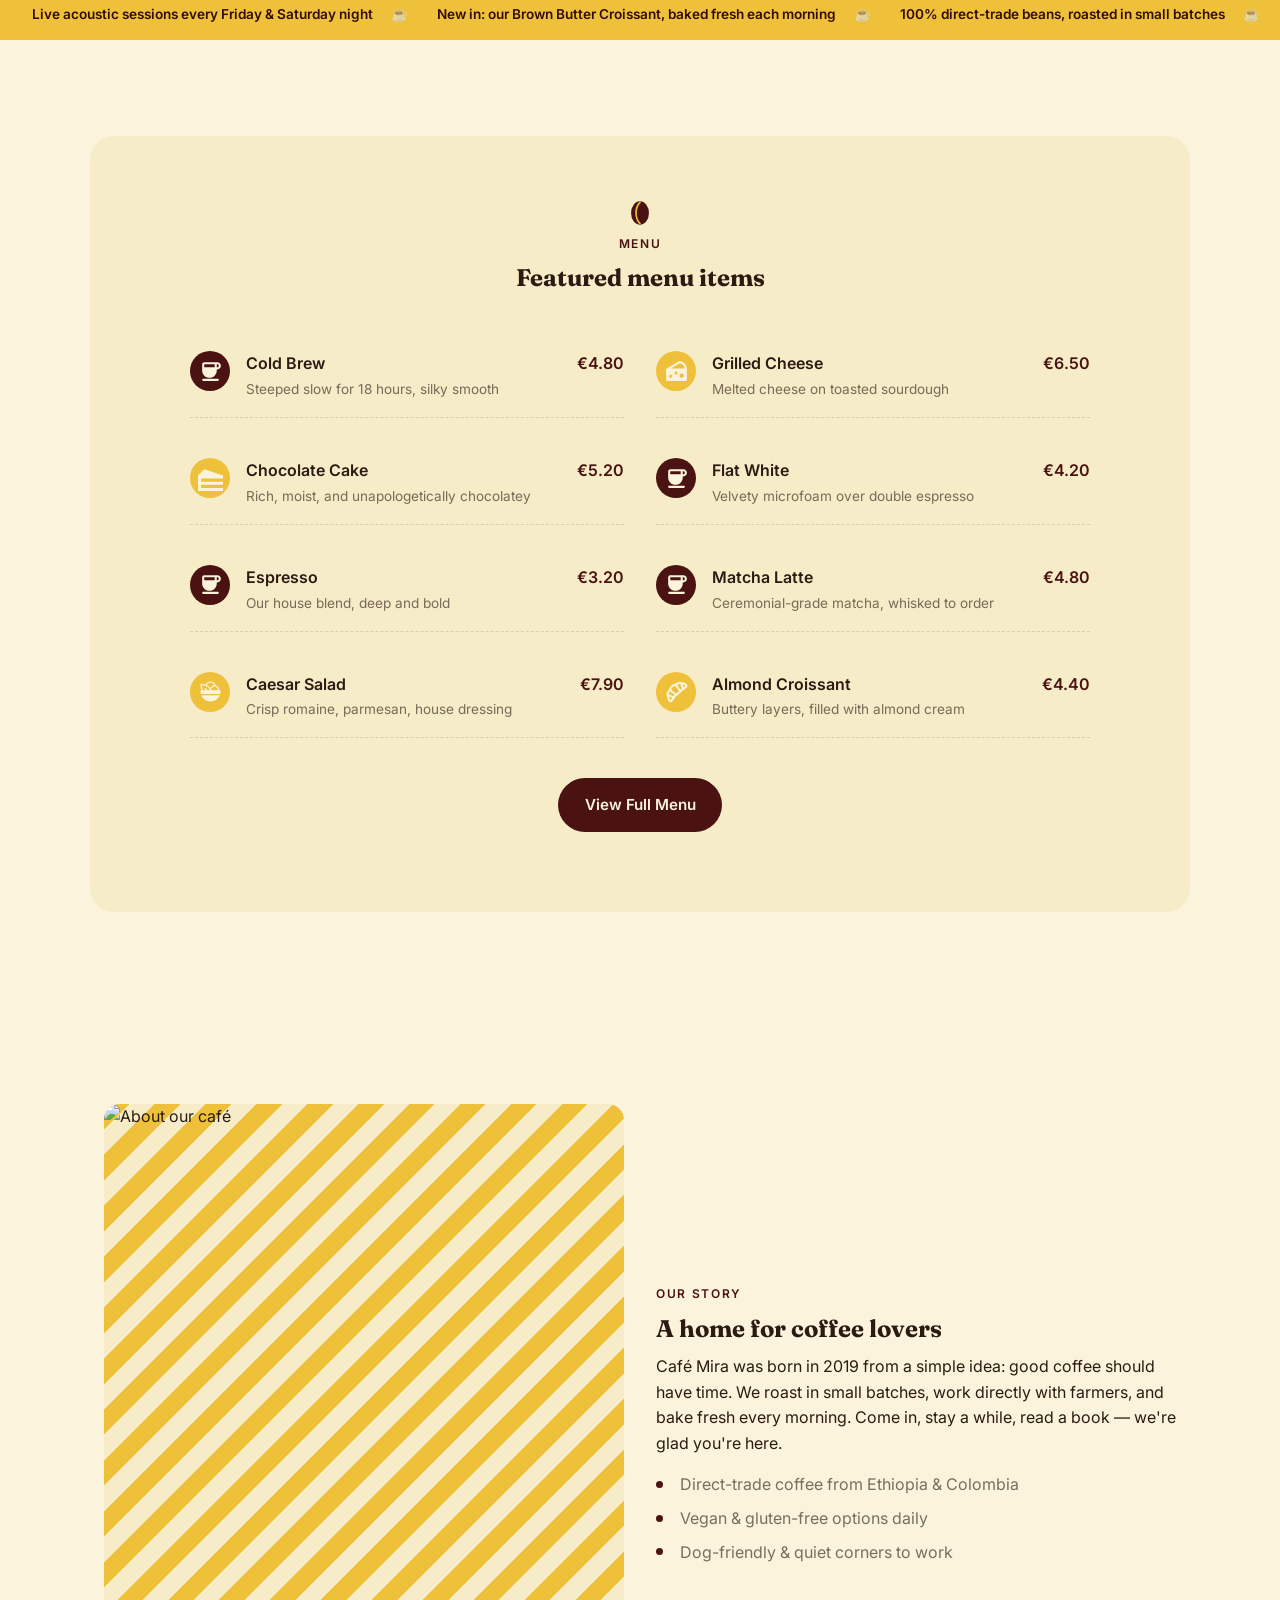
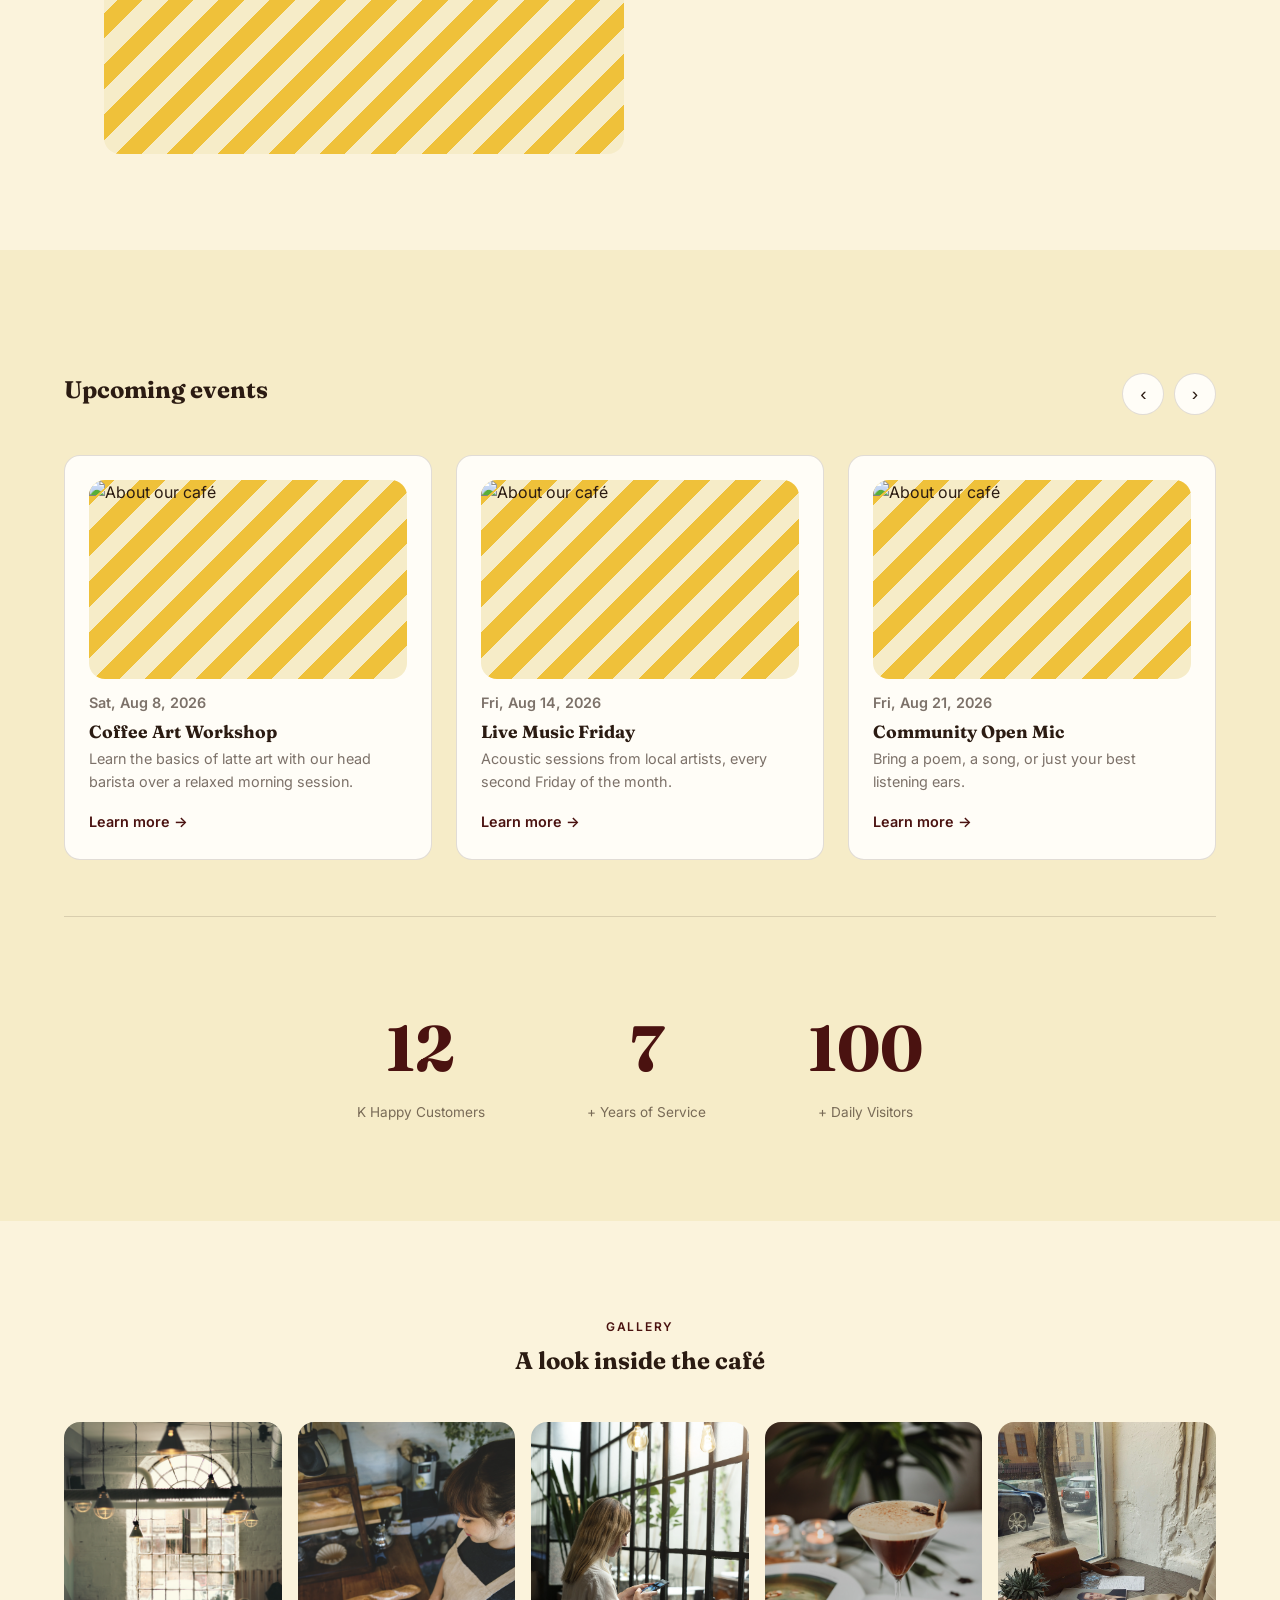
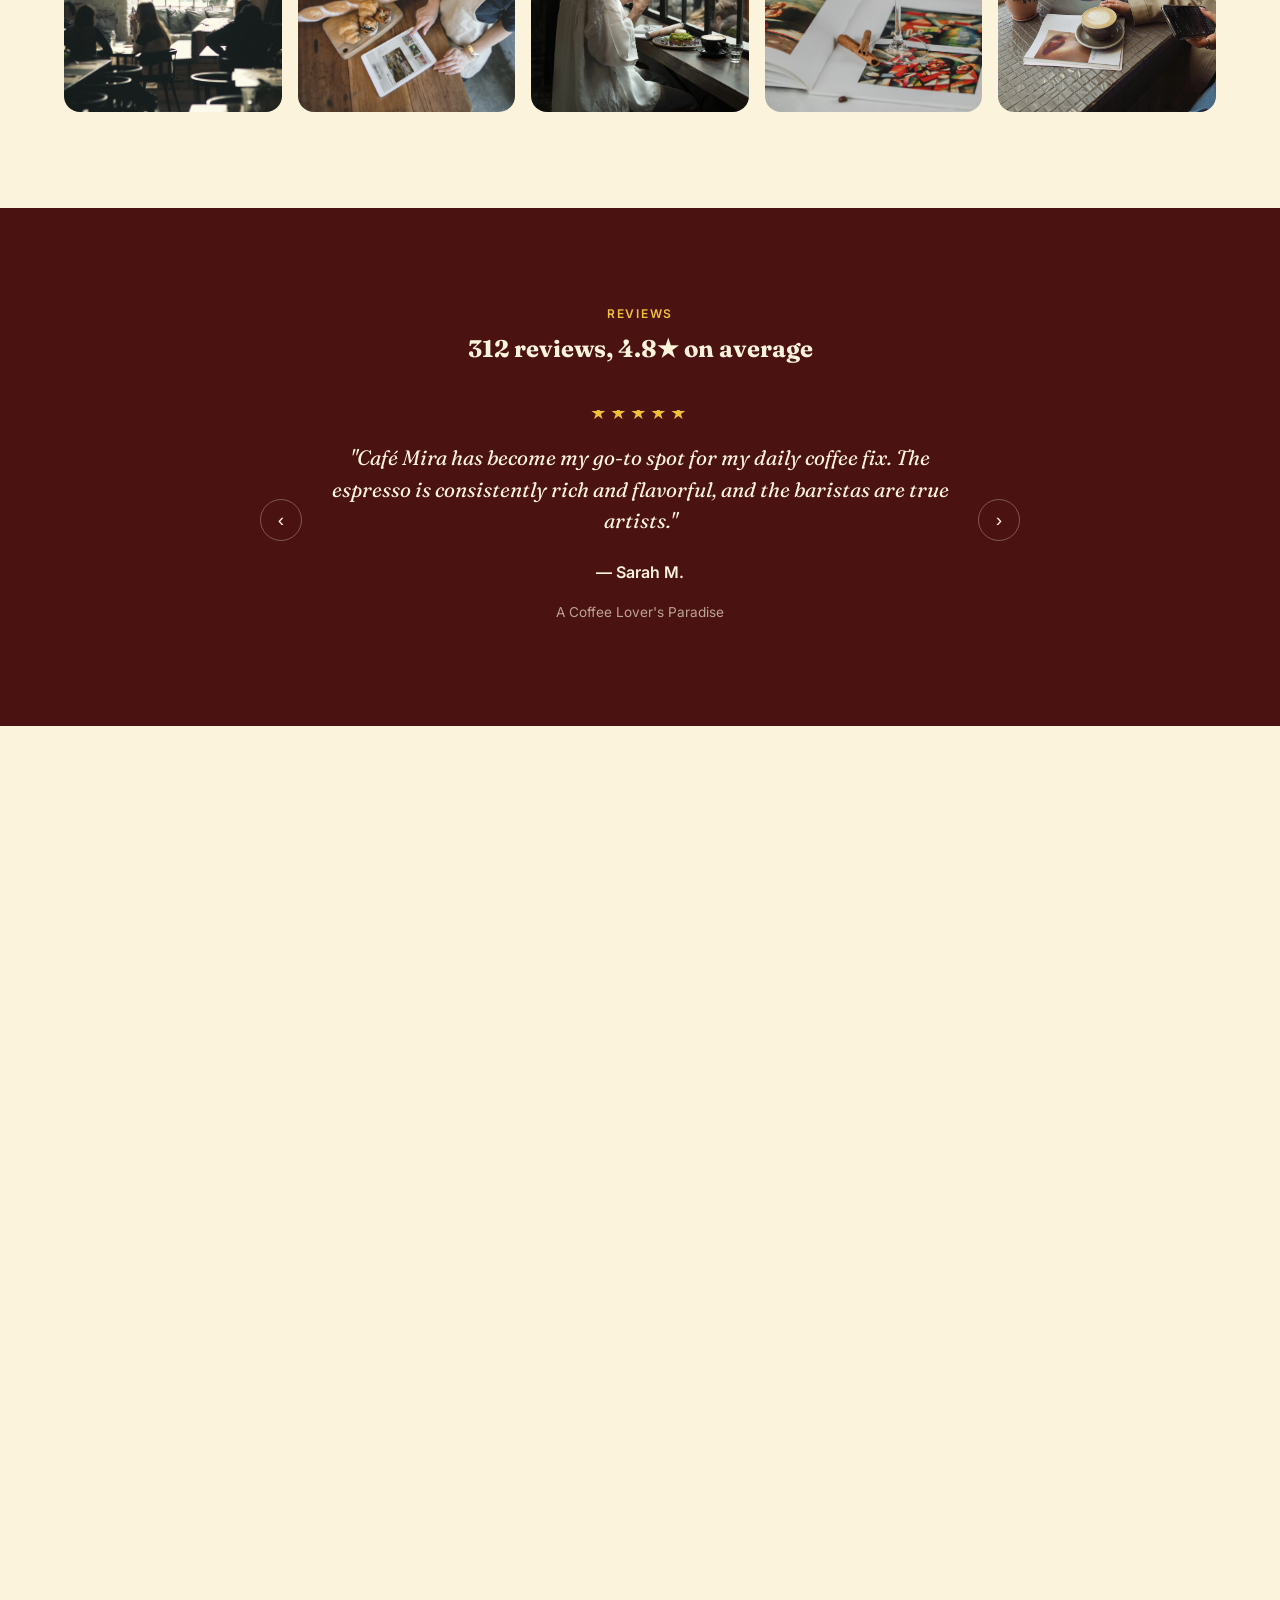
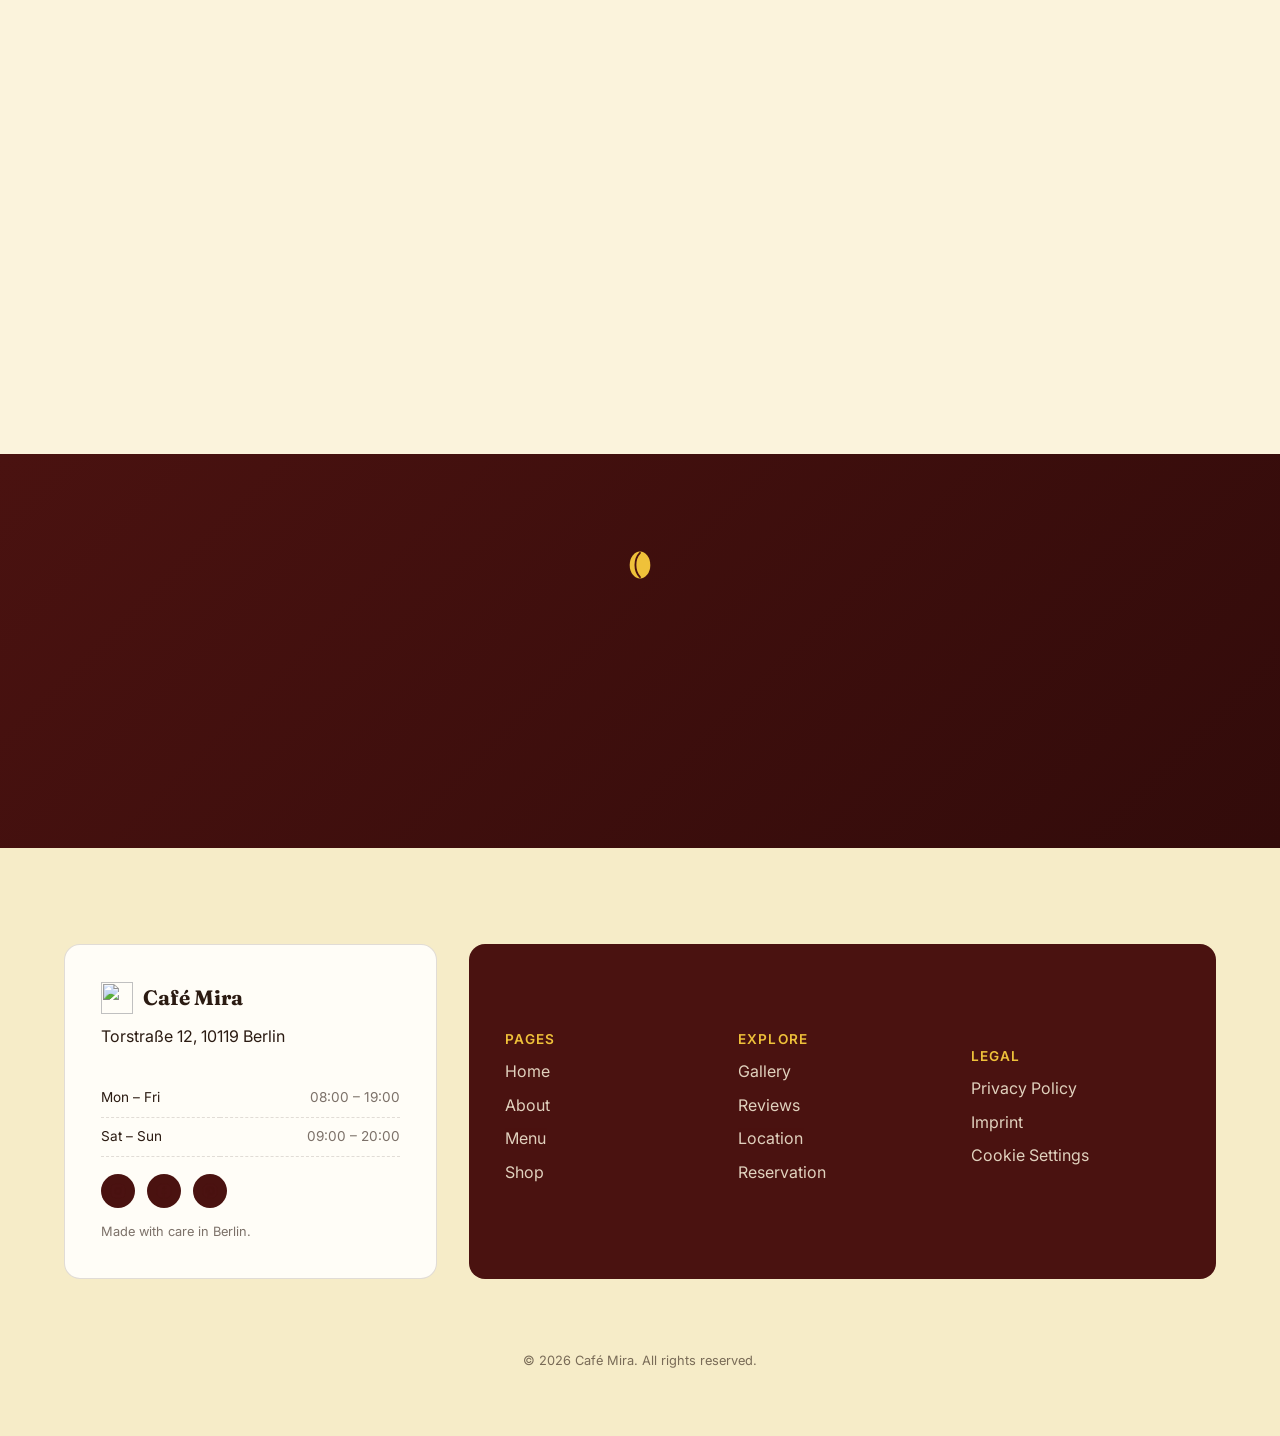
==== commit 8ae42576: "Replace inside1.jpg with coffee-machine image in discover section Co-Authored-By: Claude Sonnet 5.5 " ====
--- a/index.html
+++ b/index.html
@@ -343,7 +343,7 @@
 <!-- Discover our coffee -->
 <section class="discover">
   <a href="https://www.google.com/maps/place/Caf%C3%A9+Mira/data=!4m2!3m1!1s0x0:0xeabbf9cbfc2d0c7b?sa=X&ved=1t:2428&ictx=111" target="_blank" rel="noopener" class="discover__media reveal" aria-label="Open Café Mira on Google Maps">
-    <img src="images/inside1.jpg" alt="Café Mira location" style="width:100%;height:100%;object-fit:cover;display:block;">
+    <img src="images/compressed/coffee-machine%20(1).webp" alt="Café Mira location" style="width:100%;height:100%;object-fit:cover;display:block;">
   </a>
   <div class="discover__text">
     <p class="eyebrow reveal">Behind the counter</p>
--- a/css/style.css
+++ b/css/style.css
@@ -371,11 +371,11 @@
 
 .stats{
   display:flex;flex-wrap:wrap;justify-content:center;gap:clamp(4rem,8vw,8rem);
-  max-width:1200px;margin:3.5rem auto 0;padding-top:10rem;border-top:1px solid var(--border);
+  max-width:1200px;margin:3.5rem auto 0;padding-top:80px;border-top:1px solid var(--border);
 }
 .stats__item{text-align:center;}
-.stats__item strong{display:block;font-family:var(--font-h);font-size:2rem;color:var(--maroon);}
-.stats__counter{display:block;font-family:var(--font-h);font-size:2rem;color:var(--maroon);}
+.stats__item strong{display:block;font-family:var(--font-h);font-size:4rem;color:var(--maroon);}
+.stats__counter{display:block;font-family:var(--font-h);font-size:4rem;color:var(--maroon);}
 .stats__counter.animate{animation:countUp 2.5s ease-out forwards;}
 @keyframes countUp{from{content:'0';}to{content:attr(data-target);}}
 .stats__item span{font-size:.85rem;color:var(--muted);}
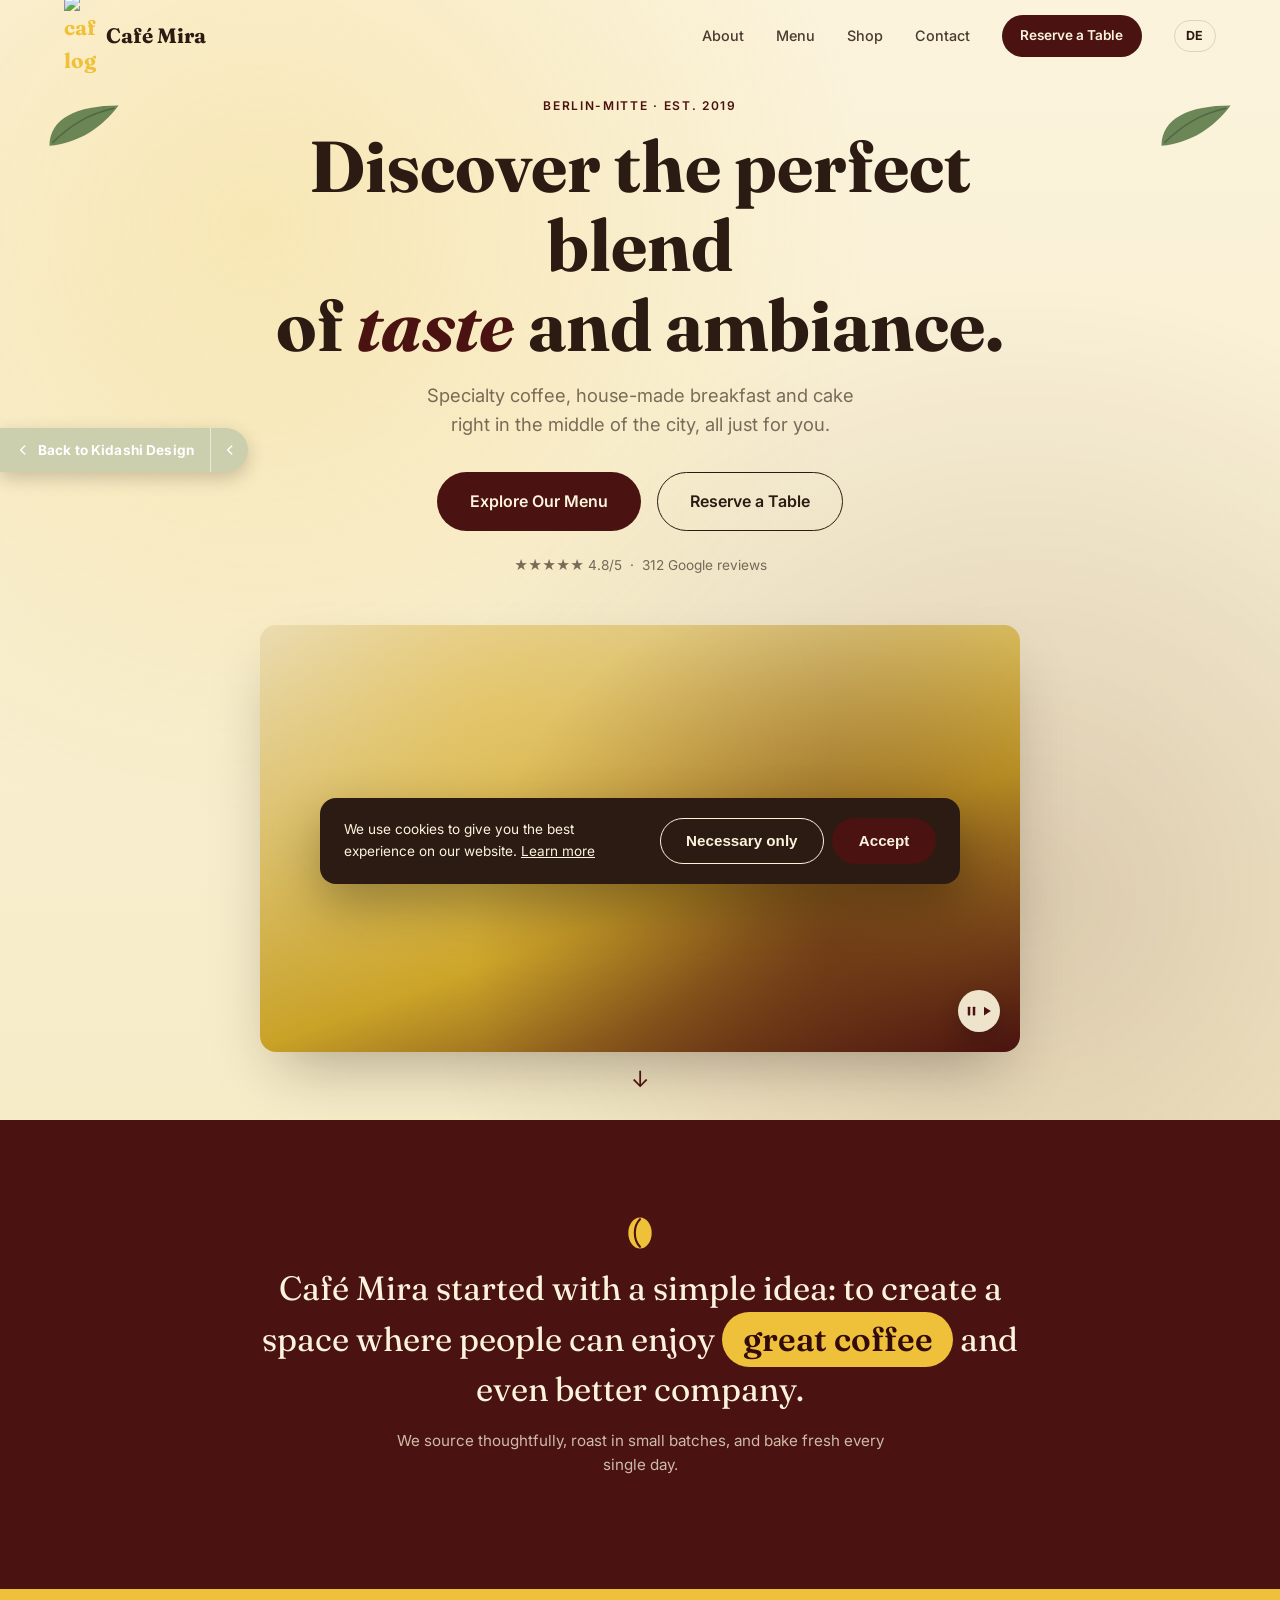
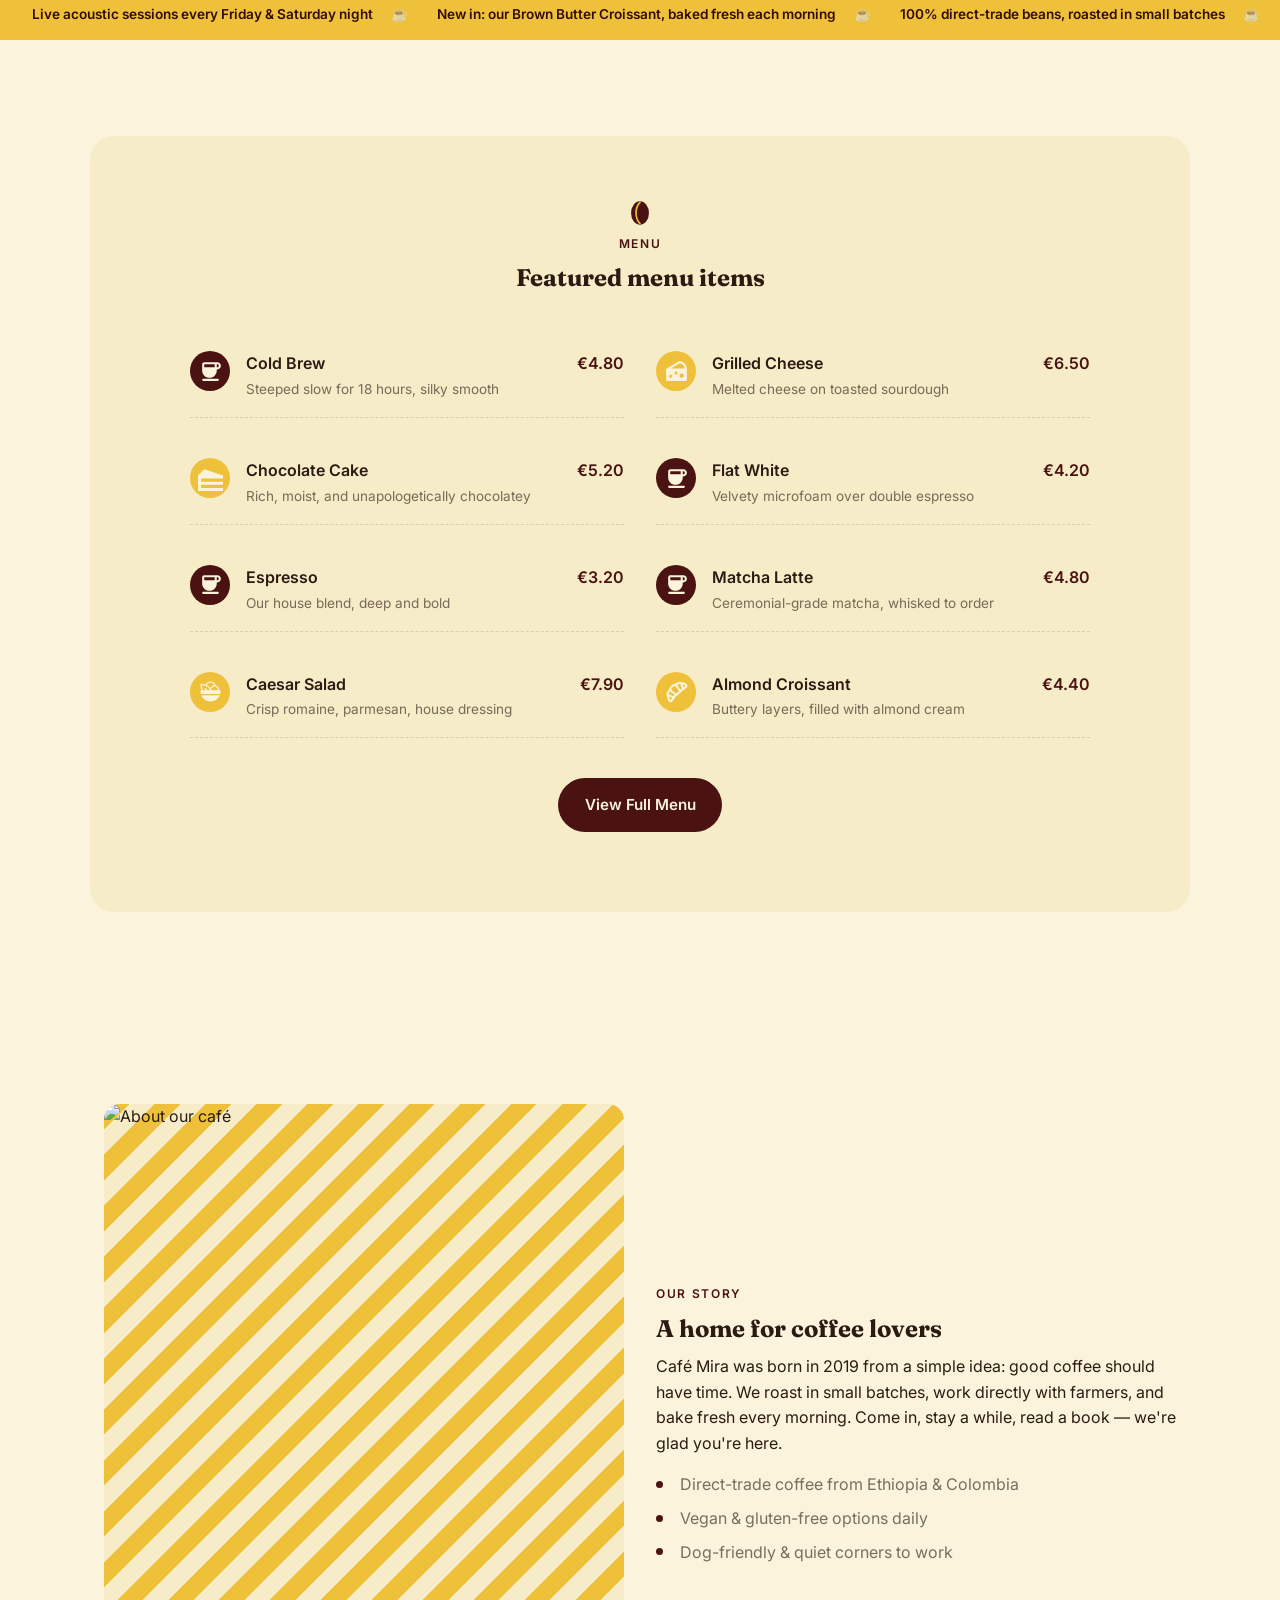
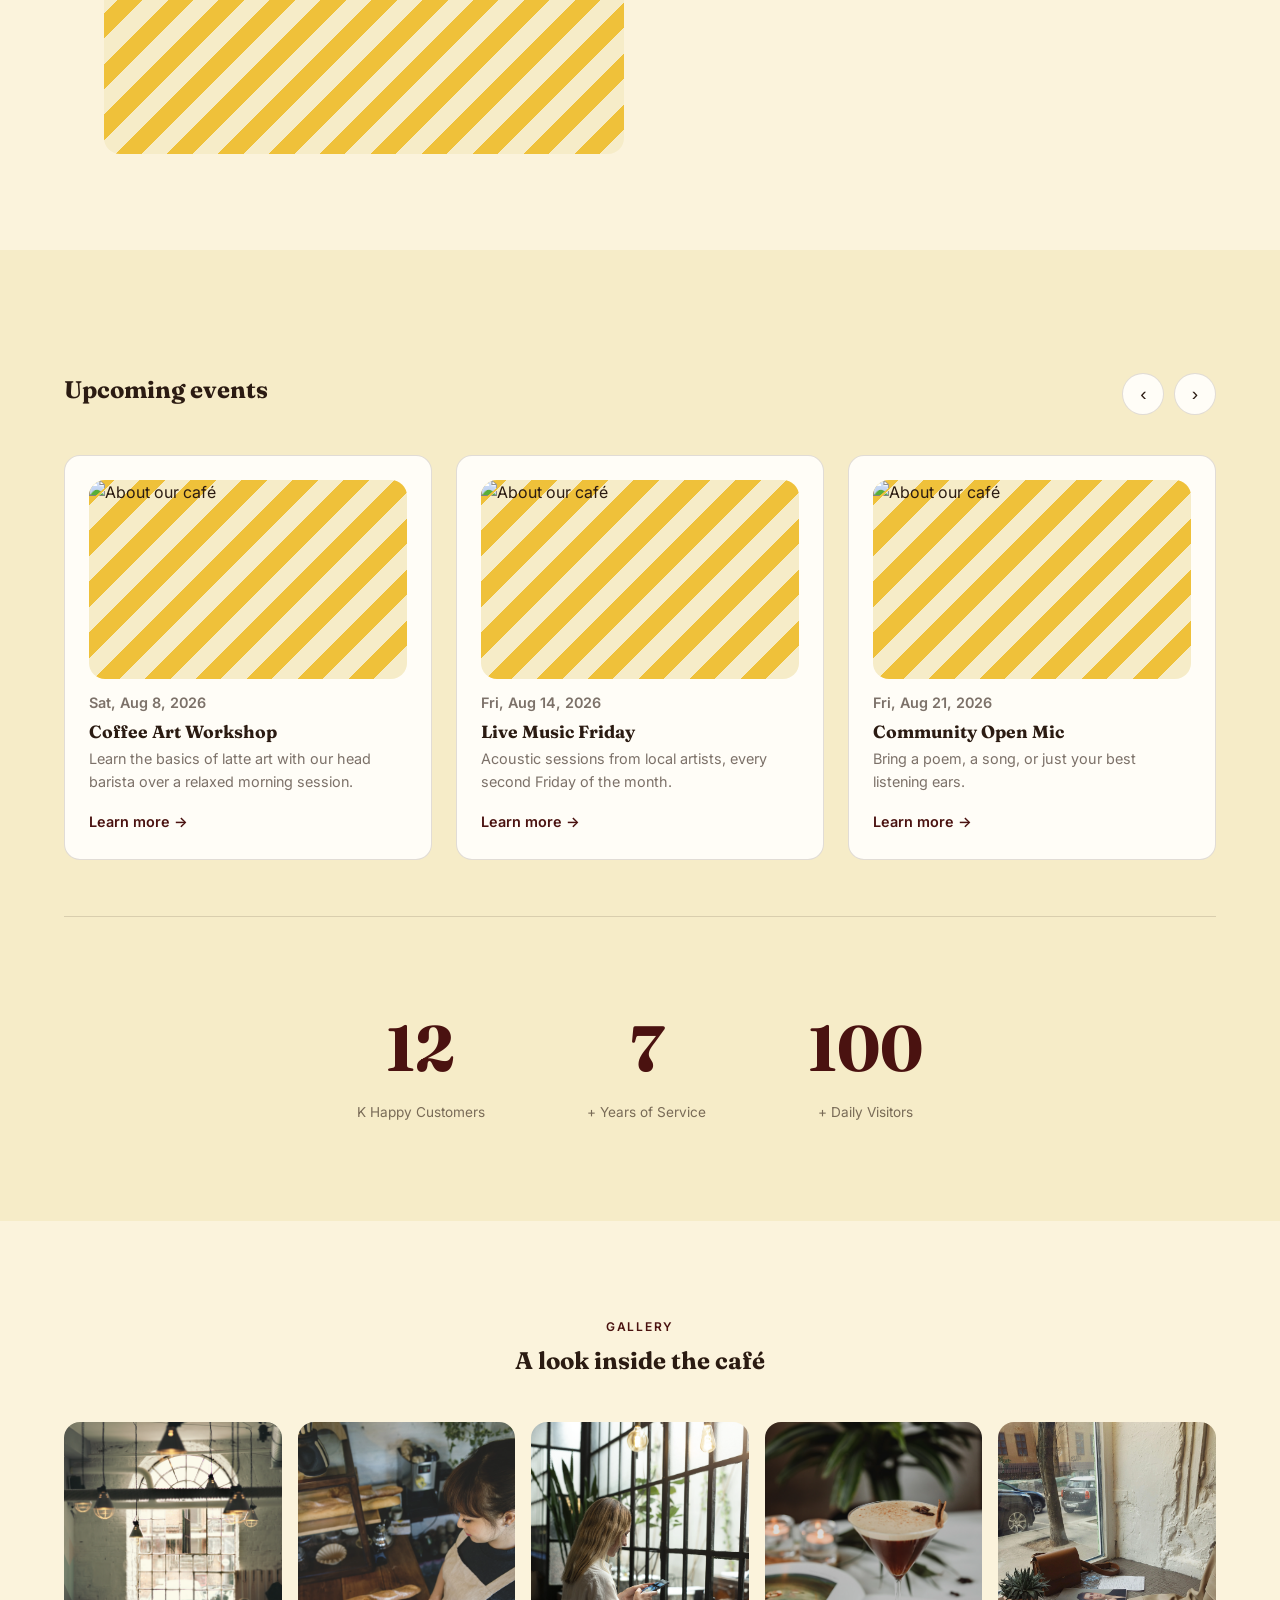
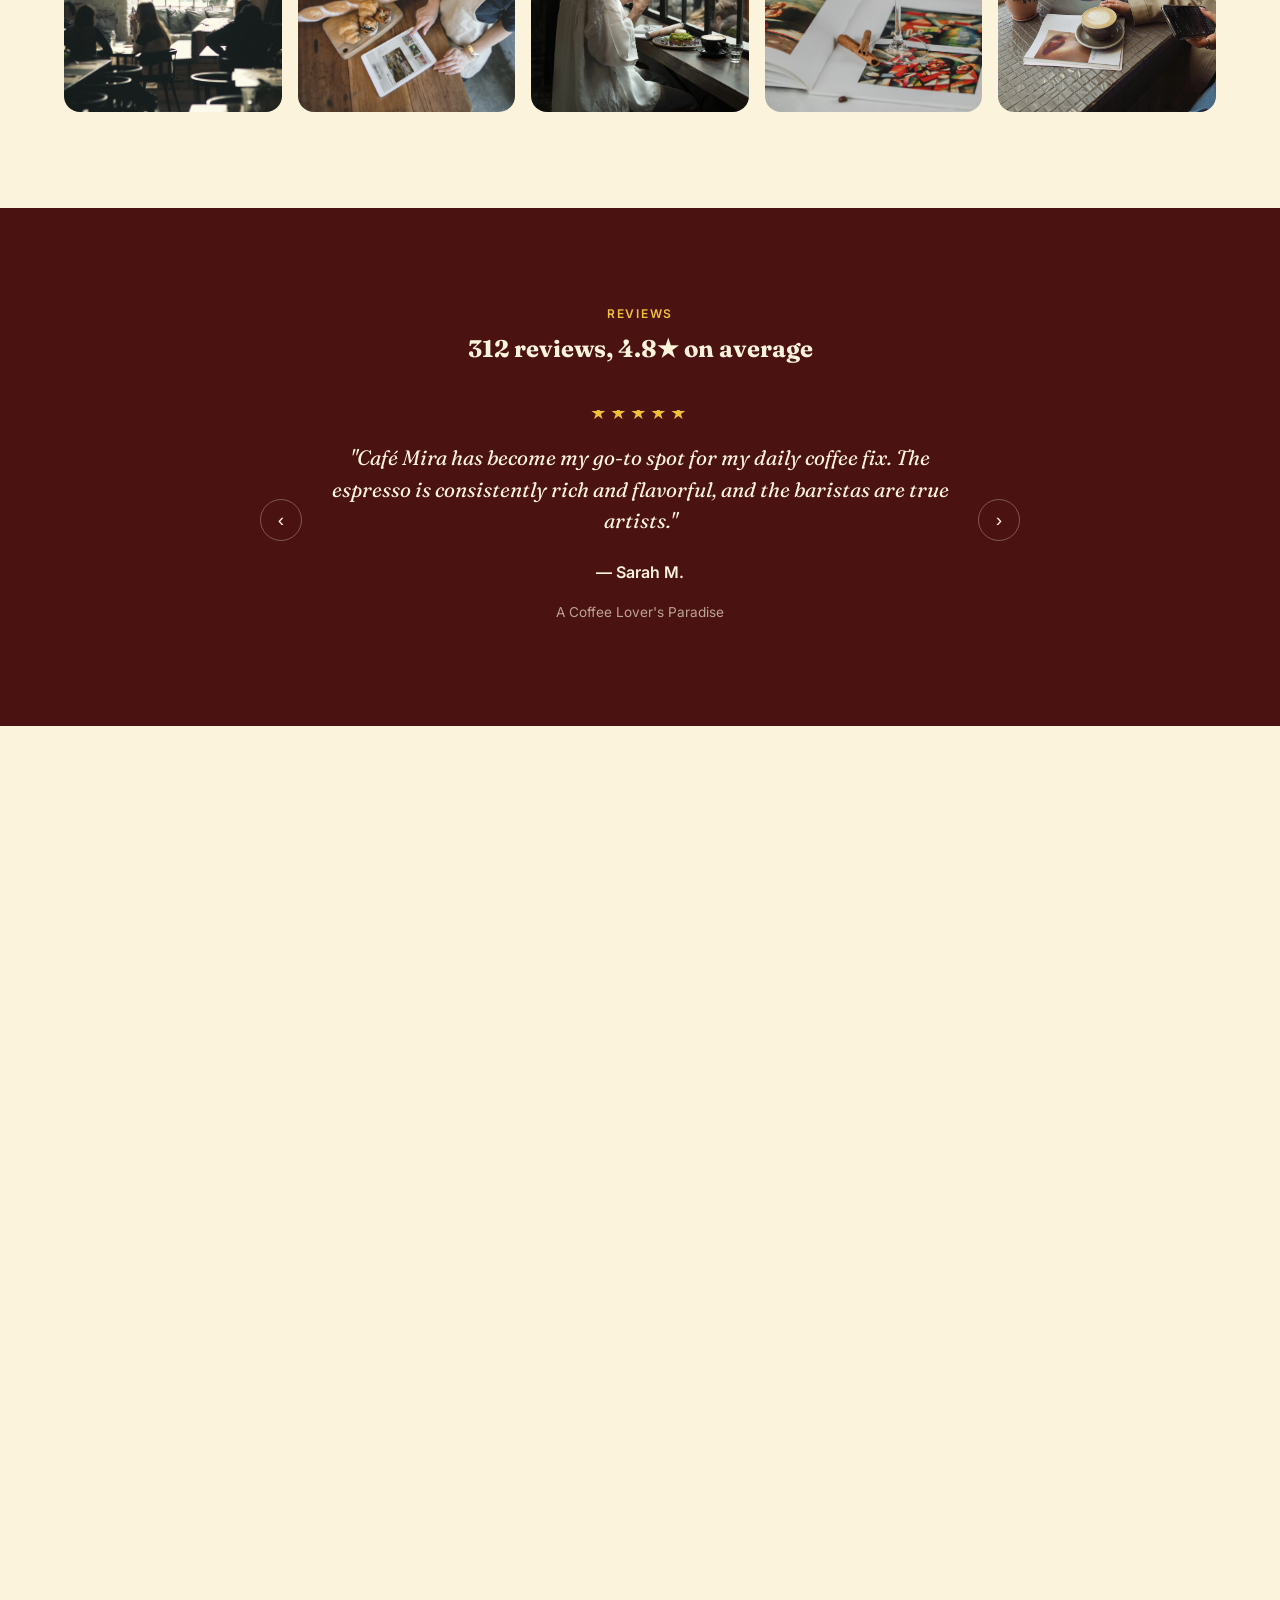
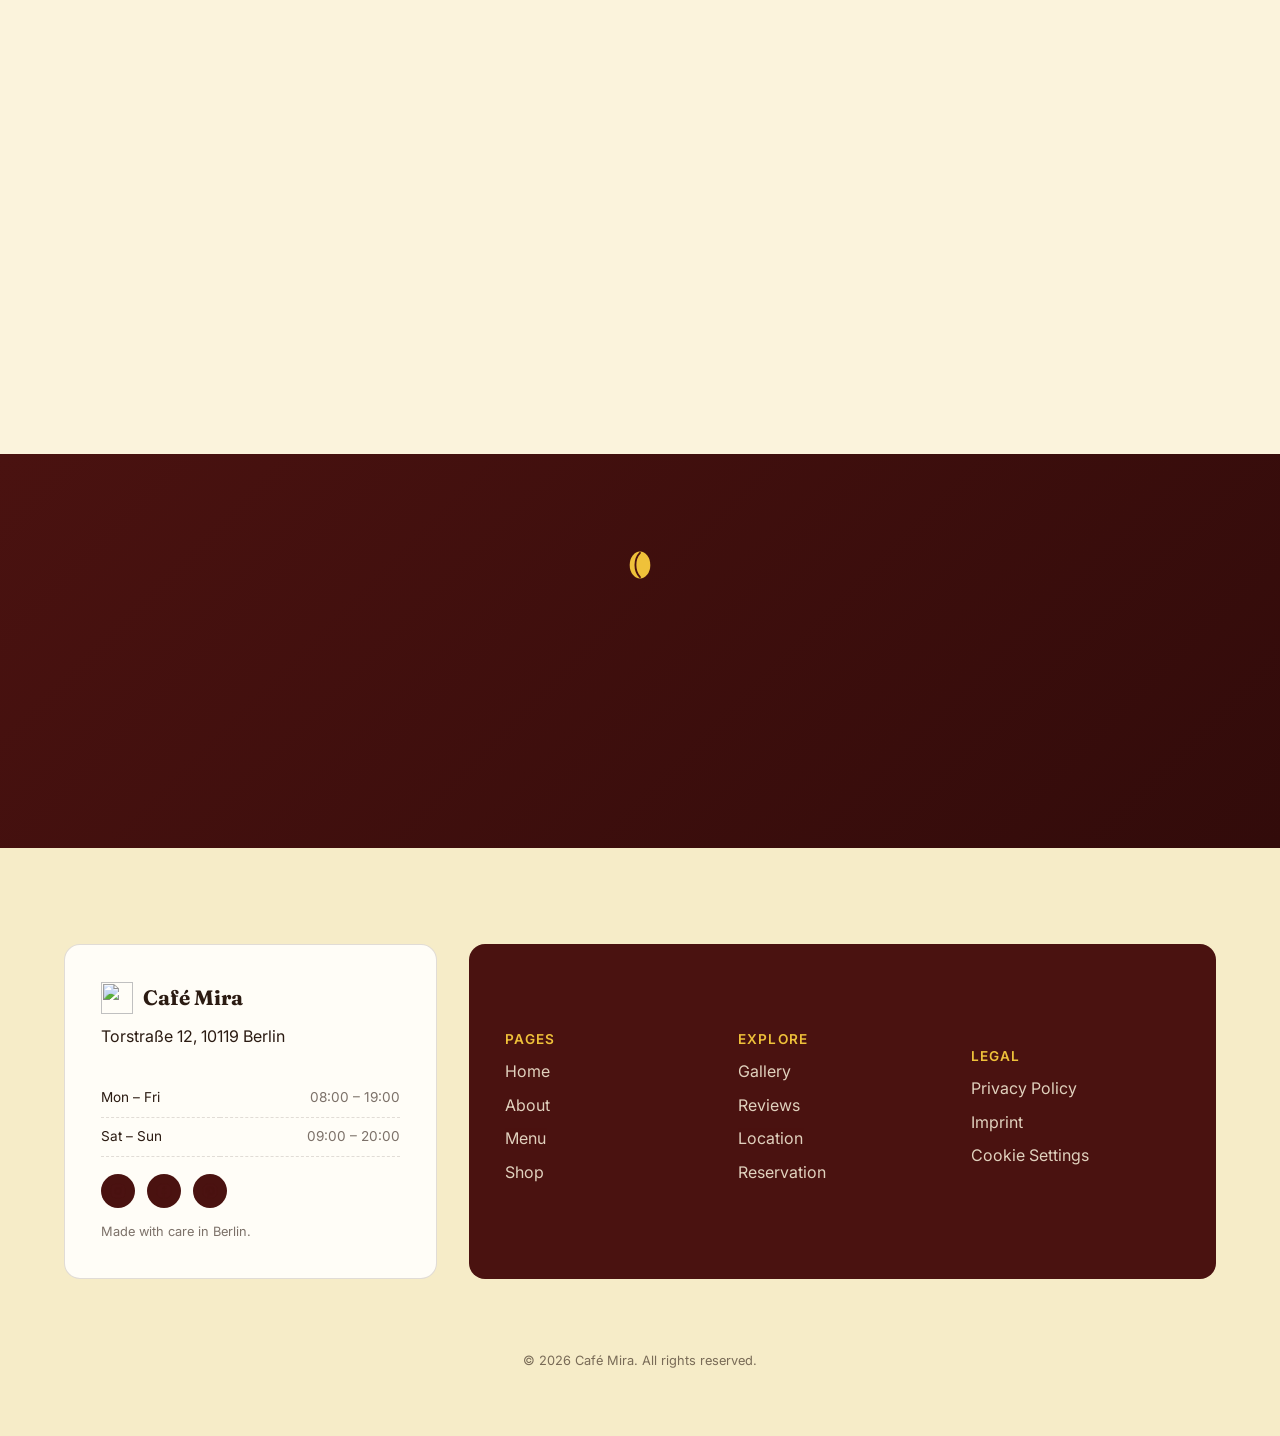
==== commit 0c9835ff: "Make the Back to Kidashi Design tab collapsible The sticky tab took up too much room on small screen" ====
--- a/index.html
+++ b/index.html
@@ -63,7 +63,7 @@
 </script>
 </head>
 <body>
-<a class="kidashi-tab" href="https://www.kidashidesign.com/"><svg class="kidashi-tab__icon" viewBox="0 0 24 24" width="16" height="16" aria-hidden="true" focusable="false"><path d="M15 5l-7 7 7 7" fill="none" stroke="currentColor" stroke-width="2.4" stroke-linecap="round" stroke-linejoin="round"></path></svg><span class="kidashi-tab__label">Back to Kidashi Design</span></a>
+<div class="kidashi-tab" id="kidashiTab"><a class="kidashi-tab__link" id="kidashiTabLink" href="https://www.kidashidesign.com/"><svg class="kidashi-tab__icon" viewBox="0 0 24 24" width="16" height="16" aria-hidden="true" focusable="false"><path d="M15 5l-7 7 7 7" fill="none" stroke="currentColor" stroke-width="2.4" stroke-linecap="round" stroke-linejoin="round"></path></svg><span class="kidashi-tab__label">Back to Kidashi Design</span></a><button class="kidashi-tab__toggle" id="kidashiTabToggle" type="button" aria-controls="kidashiTabLink" aria-expanded="true" aria-label="Hide Back to Kidashi Design button" data-label-hide="Hide Back to Kidashi Design button" data-label-show="Show Back to Kidashi Design button" hidden><svg viewBox="0 0 24 24" width="14" height="14" aria-hidden="true" focusable="false"><path d="M15 5l-7 7 7 7" fill="none" stroke="currentColor" stroke-width="2.4" stroke-linecap="round" stroke-linejoin="round"></path></svg></button></div>
 
 <!-- Cookie consent (GDPR / EU market) -->
 <div class="cookie-banner" id="cookieBanner" role="dialog" aria-live="polite" aria-label="Cookie notice">
--- a/css/style.css
+++ b/css/style.css
@@ -652,18 +652,17 @@
   .footer__card--maroon{grid-template-columns:1fr;}
 }
 
-/* Kidashi Design – sticky side tab */
+/* Kidashi Design – sticky side tab (collapsible) */
 .kidashi-tab{
+  --kt-dur:0s;
   position:fixed;
   left:0;
   top:50%;
   transform:translateY(-50%);
   z-index:9999;
   display:flex;
-  align-items:center;
-  gap:.5rem;
+  align-items:stretch;
   min-height:44px;
-  padding:.8rem 1.3rem .8rem 1rem;
   background:#CBCFAE;
   color:#fff;
   font-family:var(--font-b);
@@ -672,18 +671,20 @@
   line-height:1.1;
   letter-spacing:.01em;
   white-space:nowrap;
-  text-decoration:none;
   border-radius:0 999px 999px 0;
   box-shadow:0 6px 18px rgba(43,27,18,.22);
-  transition:background-color .25s ease;
-}
-.kidashi-tab:hover,
-.kidashi-tab:focus-visible{
-  background:#B4B993;
-}
-.kidashi-tab:focus-visible{
-  outline:2px solid #fff;
-  outline-offset:2px;
+  overflow:hidden;
+}
+.kidashi-tab.is-ready{--kt-dur:.3s;}
+.kidashi-tab__link{
+  display:flex;
+  align-items:center;
+  gap:.5rem;
+  max-width:16rem;
+  padding:.8rem 1rem;
+  color:inherit;
+  text-decoration:none;
+  transition:max-width var(--kt-dur) ease,padding var(--kt-dur) ease,opacity var(--kt-dur) ease,background-color .25s ease;
 }
 .kidashi-tab__icon{
   display:block;
@@ -691,11 +692,53 @@
   width:14px;
   height:14px;
 }
+.kidashi-tab__toggle{
+  flex:none;
+  display:flex;
+  align-items:center;
+  justify-content:center;
+  width:2.4rem;
+  padding:0;
+  border:0;
+  border-left:1px solid rgba(255,255,255,.55);
+  background:transparent;
+  color:inherit;
+  cursor:pointer;
+  transition:background-color .25s ease;
+}
+.kidashi-tab__toggle[hidden]{display:none;}
+.kidashi-tab__toggle svg{
+  display:block;
+  transition:transform var(--kt-dur) ease;
+}
+.kidashi-tab__link:hover,
+.kidashi-tab__link:focus-visible,
+.kidashi-tab__toggle:hover,
+.kidashi-tab__toggle:focus-visible{
+  background:#B4B993;
+}
+.kidashi-tab__link:focus-visible,
+.kidashi-tab__toggle:focus-visible{
+  outline:2px solid #fff;
+  outline-offset:-4px;
+}
+.kidashi-tab.is-collapsed .kidashi-tab__link{
+  max-width:0;
+  padding-left:0;
+  padding-right:0;
+  opacity:0;
+  visibility:hidden;
+  transition:max-width var(--kt-dur) ease,padding var(--kt-dur) ease,opacity var(--kt-dur) ease,visibility 0s linear var(--kt-dur);
+}
+.kidashi-tab.is-collapsed .kidashi-tab__toggle{border-left-color:transparent;}
+.kidashi-tab.is-collapsed .kidashi-tab__toggle svg{transform:rotate(180deg);}
 @media(max-width:640px){
-  .kidashi-tab{
-    padding:.65rem 1rem .65rem .75rem;
-    font-size:.72rem;
-    gap:.35rem;
-  }
+  .kidashi-tab{font-size:.72rem;}
+  .kidashi-tab__link{gap:.35rem;padding:.65rem .75rem;}
   .kidashi-tab__icon{width:12px;height:12px;}
-}
+  .kidashi-tab__toggle{width:2rem;}
+  .kidashi-tab__toggle svg{width:12px;height:12px;}
+}
+@media(prefers-reduced-motion:reduce){
+  .kidashi-tab.is-ready{--kt-dur:0s;}
+}
